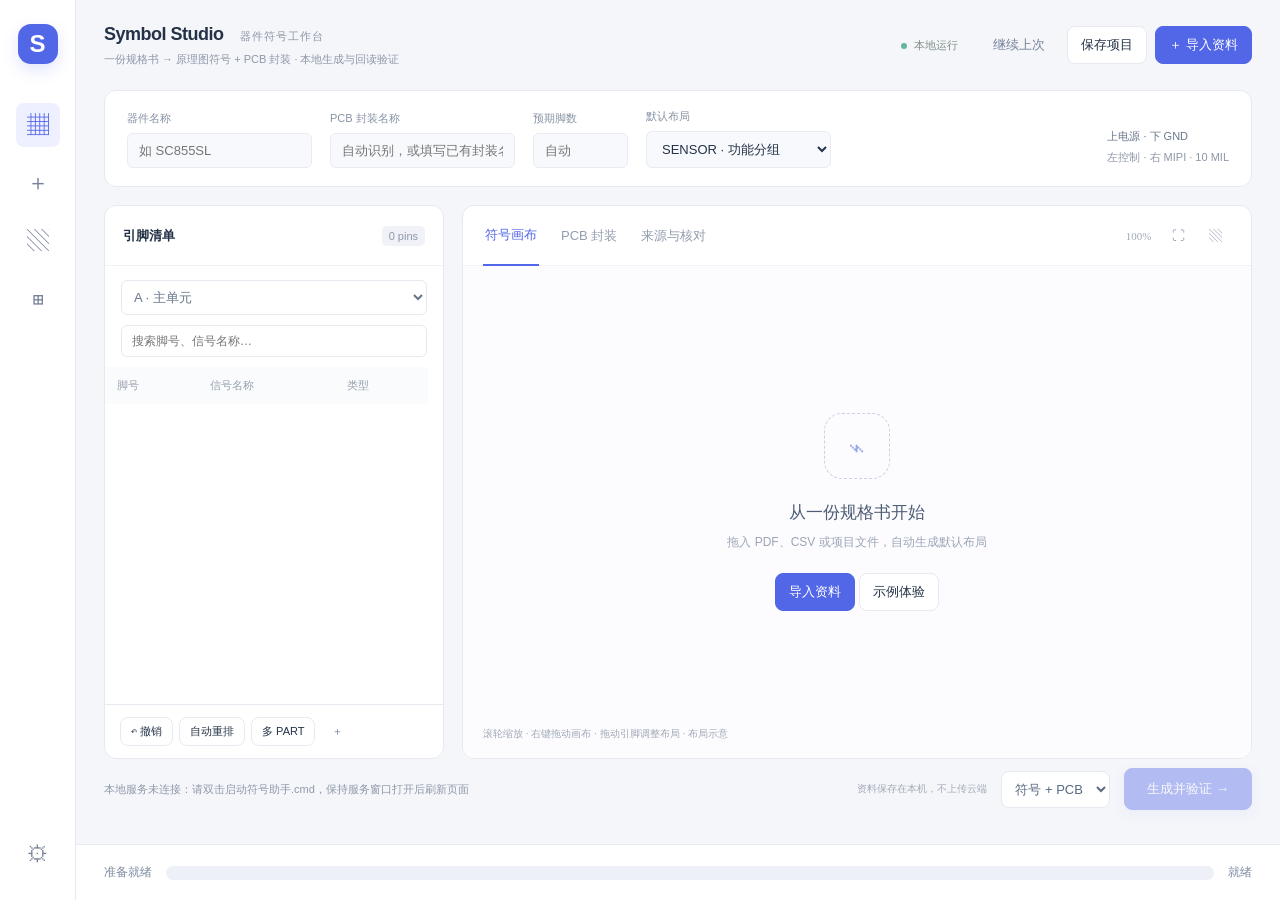
==== orcad-assistant/web/index.html @ 943fc500 "Fix GC4693 top-view orientation and publish documented symbol/PCB preview workflow" ====
<!doctype html>
<html lang="zh-CN"><head><meta charset="utf-8"><meta name="viewport" content="width=device-width,initial-scale=1"><title>Symbol Studio · 器件符号工作台</title>
<style>
:root{--ink:#243247;--muted:#8a96a7;--line:#e6eaf0;--blue:#5266e8;--bg:#f5f6fa}*{box-sizing:border-box}body{margin:0;background:var(--bg);color:var(--ink);font:13px "Microsoft YaHei UI","Segoe UI",sans-serif}button,input,select{font:inherit}button{cursor:pointer;border:1px solid var(--line);border-radius:8px;background:white;color:var(--ink);padding:9px 13px;transition:.15s}button:hover{border-color:#bbc4ff;background:#f4f5ff}button:disabled{opacity:.4;cursor:default}.primary{background:var(--blue);color:white;border-color:var(--blue)}.primary:hover{background:#4357da;color:white}.quiet{background:transparent;border-color:transparent;color:#768399}.shell{display:grid;grid-template-columns:76px 1fr;height:100vh;min-height:630px}.rail{background:#fff;border-right:1px solid var(--line);display:flex;align-items:center;flex-direction:column;gap:14px;padding:24px 10px}.logo{display:grid;place-items:center;width:40px;height:40px;border-radius:13px;background:var(--blue);color:white;font-size:24px;font-weight:700;box-shadow:0 6px 15px #5266e82b;margin-bottom:25px}.rail button{font-size:22px;border:0;width:44px;height:44px;padding:6px;color:#78839a}.rail .active{color:var(--blue);background:#eef0ff}.rail .bottom{margin-top:auto}.main{min-height:0;display:flex;flex-direction:column;min-width:0;padding:0 28px}.top{height:90px;display:flex;align-items:center;justify-content:space-between;gap:20px}.brand{font-size:18px;font-weight:700;letter-spacing:-.5px}.brand span{font-size:11px;margin-left:12px;font-weight:400;color:var(--muted);letter-spacing:1px}.subtitle{margin-top:7px;color:#8c97a7;font-size:11px}.top-actions{display:flex;gap:8px;align-items:center}.local{font-size:11px;color:#7e8f87;margin-right:13px}.local:before{content:'';display:inline-block;width:6px;height:6px;border-radius:100%;background:#64b59c;margin-right:7px}.parameters{display:flex;align-items:end;gap:18px;padding:18px 22px;background:white;border:1px solid var(--line);border-radius:12px;margin-bottom:18px}.field{display:flex;flex-direction:column;gap:7px;min-width:0}.field label{font-size:11px;color:#8792a4}.field input,.field select{background:#f8f9fc;border:1px solid #e8ebf2;outline:none;border-radius:6px;padding:9px 11px;color:var(--ink);width:100%}.field input:focus{border-color:#8897f8}.parameters .field{width:185px}.parameters .small{width:95px}.rule{margin-left:auto;color:#8e98a9;font-size:11px;line-height:1.9}.rule strong{font-weight:500;color:#69778c}.workspace{display:grid;grid-template-columns:310px 1fr;gap:18px;flex:1;min-height:0}.panel{min-height:0;background:white;border:1px solid var(--line);border-radius:12px;overflow:hidden;display:flex;flex-direction:column;min-width:0}.panel-head{height:60px;padding:0 18px;display:flex;align-items:center;justify-content:space-between;border-bottom:1px solid #f0f2f6}.panel-head h2{font-size:13px;margin:0}.badge{font:11px "Segoe UI",sans-serif;background:#f0f2f8;color:#8c97a8;padding:4px 7px;border-radius:5px}.filters{display:flex;gap:8px;padding:14px 16px 10px}.filters select{width:100%;border:1px solid var(--line);background:white;border-radius:6px;padding:8px;color:#67768b}.search{margin:0 16px 10px;border:1px solid var(--line);padding:8px 10px;border-radius:6px;outline:none;width:calc(100% - 32px);font-size:12px}.table-wrap{overflow:auto;flex:1}table{border-collapse:collapse;width:100%;font-size:11px}th{text-align:left;color:#97a1af;background:#fafbfc;font-weight:400;position:sticky;top:0;padding:11px 12px}td{padding:10px 12px;border-bottom:1px solid #f5f6f9;font-family:Consolas,"Microsoft YaHei UI",monospace}tr:hover td{background:#f5f6ff;cursor:pointer}tr.issue td{background:#fffaf0}td:nth-child(2){max-width:138px;overflow:hidden;text-overflow:ellipsis;white-space:nowrap}.type{font-size:9px;padding:3px 5px;background:#f0f3fb;color:#8791ae;border-radius:4px}.list-bottom{padding:12px 15px;border-top:1px solid var(--line);display:flex;gap:6px}.list-bottom button{font-size:11px;padding:6px 10px}.canvas-head{height:60px;display:flex;align-items:center;padding:0 20px;border-bottom:1px solid #f0f2f6;gap:20px}.tab{border:none;border-radius:0;height:60px;padding:0 2px;color:#929dae;background:none}.tab.selected{color:var(--blue);border-bottom:2px solid var(--blue)}.canvas-tools{margin-left:auto;display:flex;gap:6px;align-items:center}.canvas-tools button{border:0;color:#8b97aa;padding:6px 9px}.zoom-label{font:11px Consolas;color:#a1a9b8;min-width:37px;text-align:center}.stage{position:relative;flex:1;min-height:0;background-color:#fcfcfe;background-image:radial-gradient(#dde2ed .7px,transparent .7px);background-size:16px 16px;overflow:hidden;touch-action:none}.stage svg{position:absolute;inset:0;width:100%;height:100%;display:block;user-select:none}.stage .hint{position:absolute;bottom:17px;left:20px;color:#a0a9b7;font-size:10px;pointer-events:none}.empty{position:absolute;inset:0;display:flex;flex-direction:column;justify-content:center;align-items:center;color:#9ba5b7}.empty-icon{width:66px;height:66px;border:1px dashed #c9d0e8;border-radius:18px;display:grid;place-items:center;font-size:30px;color:#98a6e5;margin-bottom:22px}.empty h2{font-size:17px;font-weight:500;color:#4d5d76;margin:0 0 10px}.empty p{font-size:12px;margin:0 0 22px}.review{padding:18px;overflow:auto;flex:1;display:none}.issue-card{padding:14px;border:1px solid #eee9dc;background:#fffcf6;border-radius:8px;margin-bottom:10px;line-height:1.8}.issue-card button{font-size:11px;margin-top:9px}.footer{height:60px;display:flex;align-items:center;justify-content:space-between;gap:20px}.status{font-size:11px;color:#8e99a9;white-space:nowrap;overflow:hidden;text-overflow:ellipsis}.status.error{color:#b15d4d}.footer-right{display:flex;align-items:center;gap:14px}.footnote{font-size:10px;color:#a2aab7}.build{padding:11px 22px;box-shadow:0 4px 12px #5266e824}.busybar{height:2px;background:linear-gradient(90deg,transparent,#7685ef,transparent);position:fixed;top:0;left:0;width:100%;animation:pulse 1s infinite;display:none}@keyframes pulse{50%{opacity:.25}}dialog{border:1px solid var(--line);border-radius:16px;box-shadow:0 24px 90px #26345433;padding:28px;width:470px;color:var(--ink)}dialog::backdrop{background:#26345444;backdrop-filter:blur(3px)}dialog h2{font-size:18px;margin:0 0 10px}dialog p{color:#8994a6;line-height:1.8;font-size:12px}dialog .field{margin:13px 0}dialog .actions{display:flex;justify-content:flex-end;gap:8px;margin-top:22px}.toast{position:fixed;bottom:78px;left:50%;transform:translateX(-50%);background:#26344a;color:white;padding:12px 22px;border-radius:9px;box-shadow:0 8px 28px #24324722;max-width:70%;white-space:pre-wrap;z-index:9;display:none}.source{white-space:pre-wrap;font-size:11px;background:#f7f8fb;padding:12px;border-radius:8px;color:#748198;max-height:190px;overflow:auto}.drop-active{outline:2px dashed var(--blue);outline-offset:-5px}@media(max-width:1100px){.main{padding:0 15px}.workspace{grid-template-columns:265px 1fr}.rule,.brand span,.local{display:none}.parameters{gap:10px}.parameters .field{width:155px}.footnote{display:none}}@media(max-width:800px){.shell{grid-template-columns:55px 1fr}.rail{padding:20px 5px}.workspace{grid-template-columns:220px 1fr}.top{height:75px}.parameters{flex-wrap:wrap;padding:12px}.brand{font-size:15px}.parameters .field{width:130px}.main{padding:0 10px}.top-actions button{font-size:11px;padding:7px}.top-actions{gap:4px}}

/* Keep long pin tables inside a bounded workspace. */
.workspace{flex:none;height:clamp(300px,calc(100vh - 346px),680px);grid-template-columns:340px minmax(0,1fr)}
.table-wrap{min-height:0;overflow-y:scroll;overflow-x:auto;scrollbar-gutter:stable;scrollbar-width:auto;scrollbar-color:#bac3d6 #f3f5f9}
.table-wrap::-webkit-scrollbar{width:11px;height:9px}
.table-wrap::-webkit-scrollbar-track{background:#f3f5f9;border-radius:8px}
.table-wrap::-webkit-scrollbar-thumb{background:#bac3d6;border:3px solid #f3f5f9;border-radius:8px}
.table-wrap::-webkit-scrollbar-thumb:hover{background:#909eb8}
@media(max-width:1100px){.workspace{grid-template-columns:290px minmax(0,1fr)}}
@media(max-width:800px){.workspace{grid-template-columns:240px minmax(0,1fr);height:calc(100vh - 300px);min-height:320px}}
.pcb{display:none;flex:1;min-height:0;overflow:auto;padding:20px}.pcb-grid{display:grid;grid-template-columns:minmax(230px,1fr) minmax(250px,1.2fr);gap:20px}.footer-right select{font:inherit;color:#596981;background:white;border:1px solid var(--line);padding:9px;border-radius:8px}.pcb-metrics{display:grid;grid-template-columns:1fr 1fr;gap:12px;margin:0 0 16px}.pcb-metrics div{background:#f7f9fd;border:1px solid #edf0f7;border-radius:8px;padding:14px;line-height:1.8}.pcb-metrics small{display:block;color:#8a96a7}.pcb-fields{display:grid;grid-template-columns:1fr 1fr;gap:10px}.pcb-note{font-size:12px;color:#758299;line-height:1.8;margin:0 0 14px}.pcb-preview{height:300px;background:#f7f9fd;border-radius:12px;overflow:hidden}.pcb-preview svg{width:100%;height:100%}.pcb-check{display:block;line-height:1.9;margin:16px 0;color:#596981}.pcb details{margin-top:16px}.pcb summary{cursor:pointer;color:#6e7f98}.pcb .actions{display:flex;gap:8px;flex-wrap:wrap}.pcb-warning{background:#fff7e9;padding:12px;border-radius:8px;margin-bottom:12px;color:#896834}@media(max-width:1000px){.pcb-grid{grid-template-columns:1fr}.pcb-preview{height:230px}}

.main{padding-bottom:58px}.pcb-layers{display:flex;flex-wrap:wrap;gap:8px 14px;margin:0 0 10px;font-size:11px;color:#69788f}.pcb-layers label{display:flex;align-items:center;gap:4px;cursor:pointer}.pcb-layers input{accent-color:#5266e8}.pcb-preview{touch-action:none;cursor:grab}.pcb-preview:active{cursor:grabbing}.pcb-preview-note{font-size:11px;line-height:1.9;color:#8793a6;margin:10px 0 14px}.pcb-placeholder{padding:40px;color:#8795ab}.task-progress{position:fixed;bottom:0;left:76px;right:0;height:56px;display:flex;align-items:center;gap:14px;padding:0 28px;background:#fff;border-top:1px solid #e6eaf0;z-index:5;font-size:12px;color:#7d8ba0}.task-progress-label{max-width:45%;white-space:nowrap;overflow:hidden;text-overflow:ellipsis}.task-progress-track{flex:1;height:14px;background:#edf0f7;border-radius:8px;overflow:hidden}.task-progress-bar{height:100%;width:0;background:#687be8;border-radius:4px;transition:width .3s}.task-progress.running .task-progress-bar{animation:task-slide 1.8s ease-in-out infinite}.task-progress.failed .task-progress-bar{background:#d49b8d}.task-progress.failed{color:#b15d4d}@keyframes task-slide{0%{transform:translateX(-110%)}100%{transform:translateX(400%)}}@media(max-width:800px){.task-progress{left:55px;padding:0 12px;gap:8px}}
</style></head><body><div class="busybar" id="busybar"></div><div class="shell"><nav class="rail"><div class="logo">S</div><button class="active" title="器件符号">▦</button><button title="导入资料" onclick="pick('import')">＋</button><button title="参考截图" onclick="pick('reference')">▧</button><button title="多 PART 管理" onclick="partsDialog()">⊞</button><button class="bottom" title="环境设置" onclick="environmentDialog()">⚙</button></nav><main class="main"><header class="top"><div><div class="brand">Symbol Studio <span>器件符号工作台</span></div><div class="subtitle">一份规格书 → 原理图符号 + PCB 封装 · 本地生成与回读验证</div></div><div class="top-actions"><span class="local">本地运行</span><button class="quiet" onclick="resume()">继续上次</button><button onclick="downloadProject()">保存项目</button><button class="primary" onclick="pick('import')">＋ 导入资料</button></div></header>
<section class="parameters"><div class="field"><label>器件名称</label><input id="device" placeholder="如 SC855SL" onchange="metadata()"></div><div class="field"><label>PCB 封装名称</label><input id="footprint" placeholder="自动识别，或填写已有封装名" onchange="metadata()"></div><div class="field small"><label>预期脚数</label><input id="expected" type="number" min="1" placeholder="自动" onchange="metadata()"></div><div class="field"><label>默认布局</label><select id="profile" onchange="metadata(true)"><option value="sensor">SENSOR · 功能分组</option><option value="simple">普通 IC · 逆时针</option></select></div><div class="rule"><strong>上电源 · 下 GND</strong><br>左控制 · 右 MIPI · 10 MIL</div></section>
<section class="workspace"><aside class="panel"><div class="panel-head"><h2>引脚清单</h2><span class="badge" id="count">0 pins</span></div><div class="filters"><select id="part" onchange="activePart=this.value;fit();render()"><option>A · 主单元</option></select></div><input class="search" id="search" placeholder="搜索脚号、信号名称…" oninput="renderTable()"><div class="table-wrap"><table><thead><tr><th>脚号</th><th>信号名称</th><th>类型</th></tr></thead><tbody id="pins"></tbody></table></div><div class="list-bottom"><button onclick="act({action:'undo'})">↶ 撤销</button><button onclick="act({action:'relayout'})">自动重排</button><button onclick="partsDialog()">多 PART</button><button class="quiet" title="新建项目" onclick="newProject()">＋</button></div></aside>
<div class="panel"><div class="canvas-head"><button class="tab selected" id="canvas-tab" onclick="tab(false)">符号画布</button><button class="tab" id="pcb-tab" onclick="pcbTab()">PCB 封装</button><button class="tab" id="review-tab" onclick="tab(true)">来源与核对 <span id="issue-count"></span></button><div class="canvas-tools"><span class="zoom-label" id="zoom">100%</span><button title="适应窗口" onclick="fit();draw()">⛶</button><button title="参考截图调整" onclick="pick('reference')">▧</button></div></div><div class="stage" id="stage"><svg id="svg" xmlns="http://www.w3.org/2000/svg"></svg><div class="empty" id="empty"><div class="empty-icon">⌁</div><h2>从一份规格书开始</h2><p>拖入 PDF、CSV 或项目文件，自动生成默认布局</p><div><button class="primary" onclick="pick('import')">导入资料</button> <button onclick="act({action:'demo'})">示例体验</button></div></div><div class="hint">滚轮缩放 · 右键拖动画布 · 拖动引脚调整布局 · 布局示意</div></div><div class="review" id="review"></div><div class="pcb" id="pcb"></div></div></section><footer class="footer"><div class="status" id="status">准备就绪 · 导入资料或打开示例</div><div class="footer-right"><span class="footnote" id="source-name">资料保存在本机，不上传云端</span><select id="build-mode" title="生成内容"><option value="build-all">符号 + PCB</option><option value="build">仅符号 OLB</option></select><button id="download" style="display:none" onclick="downloadResult()">下载结果</button><button class="primary build" id="build" onclick="requestBuild()" disabled>生成并验证 →</button></div></footer></main></div><div id="task-progress" class="task-progress" role="progressbar" aria-label="任务进度" aria-valuemin="0" aria-valuemax="100" aria-valuenow="0"><span id="task-progress-label" class="task-progress-label">准备就绪</span><div class="task-progress-track"><div id="task-progress-bar" class="task-progress-bar"></div></div><span id="task-progress-value">就绪</span></div><input type="file" id="file" hidden><dialog id="dialog"></dialog><div class="toast" id="toast"></div>
<script src="/pcb-preview.js"></script>
<script>
const TOKEN='__TOKEN__';let state=null,activePart='A',zoom=1,pan={x:0,y:0},view=null,drag=null,lastBusy=false,importPending=false,toastTimer,requestBusy=false;
const $=id=>document.getElementById(id);const esc=s=>String(s??'').replace(/[&<>"']/g,c=>({'&':'&amp;','<':'&lt;','>':'&gt;','"':'&quot;',"'":'&#39;'}[c]));
function toast(s){$('toast').textContent=s;$('toast').style.display='block';clearTimeout(toastTimer);toastTimer=setTimeout(()=>$('toast').style.display='none',6500)}
async function api(path,data){let r=await fetch(path,{method:data?'POST':'GET',headers:{'X-Workspace-Token':TOKEN,'Content-Type':'application/json'},body:data?JSON.stringify(data):undefined});let j=await r.json();if(r.status===403&&!data){location.reload();throw Error('服务已重启，正在重新连接')}if(!r.ok)throw Error(j.error||'请求失败');return j}
async function act(data){if(requestBusy)return;requestBusy=true;try{state=await api('/api/action',data);lastBusy=!!state.job.busy;render()}catch(e){toast(e.message)}finally{requestBusy=false}}
async function refresh(){try{let wasEmpty=!state;let s=await api('/api/state');let completed=lastBusy&&!s.job.busy;lastBusy=s.job.busy;state=s;if(s.job.busy||completed||!view)render();if(wasEmpty&&location.hash==='#pcb')pcbTab();if(completed){if(s.job.error)toast(s.job.error);else if(importPending){fit();draw();if(Object.keys(s.project.parts).length===1)partsDialog(true)}importPending=false;if(s.reference)referenceDialog()}}catch(e){$('status').textContent='本地服务未连接：请双击启动符号助手.cmd，保持服务窗口打开后刷新页面'}setTimeout(refresh,900)}
function render(){if(!state)return;let p=state.project;for(let [id,key] of [['device','device'],['footprint','footprint'],['expected','expected_count'],['profile','profile']])if(document.activeElement!==$(id))$(id).value=p[key]??'';let parts=Object.keys(p.parts);if(!parts.includes(activePart))activePart=parts[0]||'A';$('part').innerHTML=parts.map(k=>`<option value="${esc(k)}">${esc(k)} · ${esc(p.parts[k])}</option>`).join('');$('part').value=activePart;$('count').textContent=p.pins.length+' pins';$('issue-count').textContent=state.issues.length?`(${state.issues.length})`:'';$('build').disabled=state.job.busy||!p.pins.length;$('build').title=state.issues.length?state.issues[0].text:!p.footprint?'请填写 PCB 封装名称':'生成 OLB 并逐脚回读验证';$('busybar').style.display=state.job.busy?'block':'none';$('status').classList.toggle('error',!!state.job.error);$('status').textContent=state.job.error|| (state.job.busy?state.job.message:state.issues.length?`${p.pins.length} 个引脚 · ${state.issues.length} 项待核对 · 修改自动保存`:state.job.message);$('source-name').textContent=p.sources.length?p.sources.map(s=>s.path.split(/[\\/]/).pop()).join(' · '):'资料保存在本机，不上传云端';renderTable();renderIssues();renderPCB();draw();renderProgress();$('download').style.display=p.generated?.archive?'inline-block':'none'}
function renderTable(){if(!state)return;let term=$('search').value.toLowerCase(),bad=new Set(state.issues.map(i=>i.pin));$('pins').innerHTML=state.project.pins.filter(p=>(p.part||'A')===activePart&&`${p.id} ${p.name}`.toLowerCase().includes(term)).map(p=>`<tr class="${bad.has(p.id)?'issue':''}" data-pin="${esc(p.id)}"><td>${esc(p.id)}</td><td title="${esc(p.name)}">${esc(p.name)}</td><td><span class="type">${esc(p.type||'待定')}</span></td></tr>`).join('');$('pins').querySelectorAll('tr').forEach(r=>r.onclick=()=>editDialog(r.dataset.pin))}
function renderIssues(){$('review').innerHTML=state.issues.length?state.issues.map((i,n)=>`<div class="issue-card">${esc(i.text)}<br><button data-issue="${n}">${i.blocking?'编辑修正':'已核对，确认此项'}</button></div>`).join(''):'<div class="empty-icon">✓</div><h3>当前检查通过</h3><p>填写 PCB 封装名称后，即可生成并逐脚验证 OLB。</p>';if(state.project.generated)$('review').innerHTML+=`<div class="issue-card">${state.project.generated.warning?esc(state.project.generated.warning):state.project.generated.report?.pcb?'符号 + PCB 已生成并通过毫米物理尺寸回读验证':'OLB 已生成并通过回读验证'}<div class="source">${esc(state.project.generated.olb)}</div></div>`;$('review').querySelectorAll('[data-issue]').forEach(b=>b.onclick=()=>{let i=state.issues[+b.dataset.issue];i.blocking?i.pin?editDialog(i.pin):toast(i.text):act({action:'confirm',key:i.key})})}
function tab(review){$('pcb').style.display='none';$('pcb-tab').classList.remove('selected');$('review').style.display=review?'block':'none';$('stage').style.display=review?'none':'block';$('canvas-tab').classList.toggle('selected',!review);$('review-tab').classList.toggle('selected',review);if(!review)draw()}
function fit(){zoom=1;pcbZoom=1;pcbPan={x:0,y:0};pan={x:0,y:0};if($('pcb').style.display==='block')drawPCB()}
function draw(){let s=state?.sections.find(s=>s.part===activePart);$('empty').style.display=state?.project.pins.length?'none':'flex';$('zoom').textContent=Math.round(zoom*100)+'%';if(!s){$('svg').innerHTML='';view=null;if(state?.preview_error){$('empty').style.display='flex';$('empty').innerHTML=`<h2>布局需要修正</h2><p>${esc(state.preview_error)}</p>`}return}let w=$('stage').clientWidth,h=$('stage').clientHeight;if(!w||!h)return;let scale=Math.min(w/(s.width+160),h/(s.height+160))*zoom,ox=w/2-s.width*scale/2+pan.x,oy=h/2-s.height*scale/2+pan.y;view={s,scale,ox,oy};let lines=`<g transform="translate(${ox},${oy}) scale(${scale})"><rect width="${s.width}" height="${s.height}" fill="white" stroke="#b5bfd2" stroke-width="1.2"/>`;for(let [id,name,type,x,y,hx,hy] of s.pins){let vertical=x===hx,tx=x===0?x+7:x===s.width?x-7:x,ty=y===0?y+8:y===s.height?y-8:y+2;let anchor=x===s.width||y===0?'end':'start';let nx=vertical?x-3:(x+hx)/2,ny=vertical?(y+hy)/2:y-4;lines+=`<g data-pin="${esc(id)}" style="cursor:grab"><line x1="${x}" y1="${y}" x2="${hx}" y2="${hy}" stroke="transparent" stroke-width="12"/><line x1="${x}" y1="${y}" x2="${hx}" y2="${hy}" stroke="#6479d8" stroke-width="1.3"/><text x="${tx}" y="${ty}" ${vertical?`transform="rotate(-90 ${tx} ${ty})"`:''} text-anchor="${anchor}" font-size="7" fill="#52637c" font-family="Consolas,monospace">${esc(name)}</text><text x="${nx}" y="${ny}" ${vertical?`transform="rotate(-90 ${nx} ${ny})"`:''} font-size="6" text-anchor="middle" fill="#93a0b4" font-family="Consolas,monospace">${esc(id)}</text></g>`}lines+=`<text x="${s.width/2}" y="${s.height/2-5}" text-anchor="middle" font-size="12" font-family="Consolas,monospace" font-weight="bold" fill="#43516b">${esc(state.project.device||'DEVICE')}</text><text x="${s.width/2}" y="${s.height/2+13}" text-anchor="middle" font-size="7" fill="#9ca7ba">${s.pins.length} pins · PART ${esc(activePart)} · 10 MIL</text></g>`;$('svg').innerHTML=lines}
$('stage').addEventListener('wheel',e=>{e.preventDefault();if(!view)return;let r=$('stage').getBoundingClientRect(),x=e.clientX-r.left-r.width/2,y=e.clientY-r.top-r.height/2,old=zoom;zoom=Math.max(.4,Math.min(10,zoom*(e.deltaY<0?1.15:1/1.15)));let k=zoom/old;pan={x:x-(x-pan.x)*k,y:y-(y-pan.y)*k};draw()},{passive:false});
$('stage').oncontextmenu=e=>e.preventDefault();$('stage').onpointerdown=e=>{if(e.target.closest('button'))return;let pin=e.target.closest('[data-pin]');if(e.button===2||e.button===1||!pin){drag={kind:'pan',x:e.clientX,y:e.clientY,pan:{...pan}}}else if(!state.job.busy){drag={kind:'pin',id:pin.dataset.pin,x:e.clientX,y:e.clientY}}if(drag)$('stage').setPointerCapture(e.pointerId)};
$('stage').onpointermove=e=>{if(drag?.kind==='pan'){pan={x:drag.pan.x+e.clientX-drag.x,y:drag.pan.y+e.clientY-drag.y};draw()}};
$('stage').onpointerup=e=>{let d=drag;drag=null;if(!d||d.kind!=='pin'||!view)return;if(Math.hypot(e.clientX-d.x,e.clientY-d.y)<5){editDialog(d.id);return}let r=$('stage').getBoundingClientRect(),x=(e.clientX-r.left-view.ox)/view.scale,y=(e.clientY-r.top-view.oy)/view.scale,s=view.s;let side=Object.entries({LEFT:Math.abs(x),RIGHT:Math.abs(x-s.width),TOP:Math.abs(y),BOT:Math.abs(y-s.height)}).sort((a,b)=>a[1]-b[1])[0][0];let before=s.pins.find(p=>p[0]!==d.id&&((side==='LEFT'&&p[3]===0)||(side==='RIGHT'&&p[3]===s.width)||(side==='TOP'&&p[4]===0)||(side==='BOT'&&p[4]===s.height))&&(side==='TOP'||side==='BOT'?p[3]>x:p[4]>y));act({action:'move',id:d.id,side,before:before?.[0]})};$('stage').onpointercancel=()=>drag=null;new ResizeObserver(()=>draw()).observe($('stage'));

async function requestBuild(){
 if(!state||state.job.busy)return;
 await act({action:'metadata',device:$('device').value,footprint:$('footprint').value,expected_count:$('expected').value,profile:$('profile').value});
 if(!state.project.device){$('device').focus();toast('请填写器件名称');return}
 if(!state.project.footprint){$('footprint').focus();toast('请填写 PCB 封装名称');return}
 if(state.issues.length){tab(true);toast('还有 '+state.issues.length+' 项待核对，请处理下方事项后再生成');return}
 if($('build-mode').value==='build-all'){let pcb=state.project.pcb;if(!pcb?.spec||!pcb.confirmed||pcb.needs?.length){pcbTab();toast('请补齐 PCB 参数并确认工艺');return}}
 await act({action:$('build-mode').value});
}

let pcbZoom=1;
function pcbTab(){$('stage').style.display='none';$('review').style.display='none';$('pcb').style.display='block';$('canvas-tab').classList.remove('selected');$('review-tab').classList.remove('selected');$('pcb-tab').classList.add('selected');renderPCB()}
const pcbFields=[['name','封装名（英文）'],['w','本体 X · mm'],['h','本体 Y · mm'],['px','间距 X · mm'],['py','间距 Y · mm'],['rows','行名（如 ABCDE）'],['cols','列数'],['cx','阵列中心 X · mm'],['cy','阵列中心 Y · mm'],['missing','缺球脚号（逗号分隔）'],['ball','球径 · mm'],['pad','铜径 · mm'],['mask','阻焊每侧扩展 · mm'],['paste','锡膏直径 · mm'],['court','Courtyard 外扩 · mm'],['z','器件最大高度 Z · mm']];
function renderPCB(){if($('pcb').contains(document.activeElement))return;let pcb=state.project.pcb||{},s=pcb.spec||{},v={name:s.name||state.project.device.replace(/[^A-Za-z0-9_]/g,'')||'DEVICE',w:s.body?.[0],h:s.body?.[1],px:s.pitch?.[0],py:s.pitch?.[1],rows:s.rows,cols:s.cols,cx:s.centers?.BGA?.[0],cy:s.centers?.BGA?.[1],missing:s.missing?.join(','),ball:s.ball_dia,pad:s.pad_dia,mask:s.mask_margin??.0508,paste:s.paste_dia,court:s.courtyard_excess??.25,z:s.height_max};
 $('pcb').innerHTML=`<p class="pcb-note">CSP / BGA · 顶视图（焊球朝下）· 本体中心为原点 · +Y 向上 · 参数与输出数据库均为 mm，精度 4 位；独立命名焊盘避免旧 PAD 串用，生成后验证 mm / mil 导入。支持滚轮缩放预览。</p>${pcb.needs?.length?`<div class="pcb-warning">待补齐：${pcb.needs.map(esc).join('；')}</div>`:''}<div class="pcb-grid"><div>${s.body?`<div class="pcb-metrics"><div><small>本体尺寸 · mm</small>${s.body.join(' × ')}</div><div><small>阵列间距 · mm</small>${s.pitch.join(' × ')}</div><div><small>球阵列</small>${s.rows.length} 行 × ${s.cols} 列 · ${state.pcb_preview.length} 脚</div><div><small>铜 / 阻焊 / 锡膏直径</small>${s.pad_dia} / ${+(s.pad_dia+2*s.mask_margin).toFixed(4)} / ${s.paste_dia} mm<small>铜径 ${+(s.pad_dia/.0254).toFixed(4)} mil</small></div></div>`:''}<details id="pcb-parameters" ${s.body?'':'open'}><summary>调整尺寸与工艺参数</summary><div class="pcb-fields" style="margin-top:12px">${pcbFields.map(([k,label])=>`<div class="field"><label>${label}</label><input id="pcb-${k}" value="${esc(typeof (v[k]??pcb.draft?.[k])==='number'?+(v[k]??pcb.draft?.[k]).toFixed(8):(v[k]??pcb.draft?.[k]??''))}" ${['name','rows','missing'].includes(k)?'':`type="number" step="any"`} oninput="$('pcb-confirm').checked=false"></div>`).join('')}</div></details><label class="pcb-check"><input id="pcb-confirm" type="checkbox" ${pcb.confirmed?'checked':''}> 我已核对机械尺寸、顶视方向及缺球位，并接受当前铜 / 阻焊 / 锡膏工艺值。</label><div class="actions"><button onclick="savePCB(false)">保存并更新预览</button><button class="primary" onclick="savePCB(true)">确认参数</button></div></div><div><div class="pcb-layers">${Object.entries({pins:'脚号',refs:'REF',centers:'中心标记',bound:'Place Bound'}).map(([k,label])=>`<label><input type="checkbox" ${pcbLayers[k]?'checked':''} onchange="pcbLayers.${k}=this.checked;drawPCB()">${label}</label>`).join('')}</div><div class="pcb-preview" id="pcb-preview"></div><p class="pcb-preview-note">滚轮缩放 · 右键平移 · REF 线宽 0.15 mm · 中心十字线宽 0<br>最大高度：${s.height_max==null?'待填写':esc(s.height_max)+' mm'} · Place Bound 为独立放置区域</p>${(pcb.notes||[]).map(n=>`<p class="pcb-note">${esc(n)}</p>`).join('')}<p class="pcb-note">${pcb.confirmed?'✓ 参数已确认，可联合生成':'待核对 · 工艺值属于参考预设，尚未确认'}</p><details><summary>查看规格书尺寸来源</summary><div class="source">${(pcb.sources||[]).map(x=>`p${x.page} · ${esc(x.field)}: ${esc(x.text)}`).join('<br>')||'暂无自动提取来源，手工填写值请对照规格书。'}</div></details></div></div>`;
 drawPCB();bindPCBPreview();}
async function savePCB(confirming){try{let old=state.project.pcb?.spec||{},val=k=>$('pcb-'+k).value.trim(),num=k=>{if(!val(k))throw Error('请填写 '+pcbFields.find(x=>x[0]===k)[1]);let n=Number(val(k));if(!Number.isFinite(n))throw Error('尺寸无效');return n};let w=num('w'),h=num('h'),px=num('px'),py=num('py'),cx=num('cx'),cy=num('cy'),rows=val('rows').toUpperCase(),cols=num('cols');let spec={...old,name:val('name'),descr:'CSP/BGA top view; mm',body:[w,h],pitch:[px,py],rows,cols,missing:val('missing').split(/[,，\s]+/).filter(Boolean),edge:{left_to_col1:w/2+cx-(cols-1)*px/2,right_to_colN:w/2-cx-(cols-1)*px/2,top_to_rowA:h/2-cy-(rows.length-1)*py/2,bottom_to_rowN:h/2+cy-(rows.length-1)*py/2},centers:{BGA:[cx,cy],OPT:old.centers?.OPT||[cx,cy]},ball_dia:num('ball'),pad_dia:num('pad'),mask_margin:num('mask'),paste_dia:num('paste'),courtyard_excess:num('court'),height_max:num('z'),height_min:old.height_min||0,kicad_version:6};if(confirming&&!$('pcb-confirm').checked){toast('请先勾选参数核对与工艺确认');return}await act({action:'pcb',spec,confirmed:confirming});document.activeElement.blur();renderPCB()}catch(e){toast(e.message)}}
async function downloadResult(){try{let r=await fetch('/api/download',{headers:{'X-Workspace-Token':TOKEN}});if(!r.ok)throw Error('下载未完成，请先生成结果');let a=document.createElement('a');a.href=URL.createObjectURL(await r.blob());a.download=(state.project.device||'device')+'-symbols-pcb.zip';a.click();setTimeout(()=>URL.revokeObjectURL(a.href),1000)}catch(e){toast(e.message)}}

function metadata(relayout=false){act({action:'metadata',device:$('device').value,footprint:$('footprint').value,expected_count:$('expected').value,profile:$('profile').value,relayout})}
function dialog(html){$('dialog').innerHTML=html;$('dialog').showModal()}function closeDialog(){$('dialog').close()}
function partsDialog(imported=false){dialog(`<h2>${imported?'默认单 PART 布局已生成':'多 PART 管理'}</h2><p>先按默认规则生成完整布局。复杂器件可选择按功能拆分，所有 PART 共用一个物理封装。</p><div class="field"><label>每个 PART 建议最多引脚数</label><input type="number" id="maximum" min="8" max="500" value="64"></div><div class="actions"><button onclick="closeDialog()">${imported?'保留单 PART':'取消'}</button>${imported?'':'<button onclick="act({action:\'merge\'});closeDialog()">合并单 PART</button>'}<button class="primary" onclick="act({action:'split',maximum:$('maximum').value});closeDialog()">按功能拆分</button></div>`)}
function editDialog(id){let p=state.project.pins.find(p=>p.id===id);if(!p)return;dialog(`<h2>${esc(p.id)} · 编辑引脚</h2><div class="field"><label>信号名称</label><input id="pin-name" value="${esc(p.name)}"></div><div class="field"><label>电气类型</label><select id="pin-type"><option value="">请选择</option>${['PWR','GND','NC','IN','OUT','IO','ANA'].map(t=>`<option ${t===p.type?'selected':''}>${t}</option>`).join('')}</select></div><div class="field"><label>位置</label><select id="pin-side">${Object.entries({TOP:'上 · 电源',BOT:'下 · GND',LEFT:'左 · 控制',RIGHT:'右 · MIPI'}).map(([k,v])=>`<option value="${k}" ${k===p.side?'selected':''}>${v}</option>`).join('')}</select></div><div class="field"><label>所属 PART</label><select id="pin-part">${Object.keys(state.project.parts).map(k=>`<option ${k===(p.part||'A')?'selected':''}>${esc(k)}</option>`).join('')}</select></div><div class="source">来源页码：${esc(p.page||'—')}\n${esc(p.raw||'手工录入')}</div><div class="actions"><button onclick="closeDialog()">取消</button><button class="primary" id="pin-save">保存修改</button></div>`);$('pin-save').onclick=async()=>{await act({action:'edit',id,values:{name:$('pin-name').value,type:$('pin-type').value,side:$('pin-side').value,part:$('pin-part').value}});closeDialog()}}
function referenceDialog(){let r=state.reference.result;dialog(`<h2>截图布局识别完成</h2><p>匹配 ${r.matched} 个引脚，未匹配 ${r.unmatched} 个。${esc(r.note)}</p><p>只调整当前 PART 的位置与顺序，不修改脚号和名称。</p><div class="actions"><button onclick="closeDialog()">暂不应用</button><button class="primary" onclick="act({action:'apply-reference'});closeDialog()">应用到当前 PART</button></div>`)}
function environmentDialog(){dialog(`<h2>OrCAD 本机环境</h2><p>设置本机工具路径，供 Python 生成并回读 OLB。</p>${Object.entries(state.environment).map(([k,v])=>`<div class="field"><label>${esc(k)}</label><input data-env="${esc(k)}" value="${esc(v)}"></div>`).join('')}<div class="actions"><button onclick="closeDialog()">取消</button><button class="primary" id="env-save">保存设置</button></div>`);$('env-save').onclick=()=>{let values={};$('dialog').querySelectorAll('[data-env]').forEach(e=>values[e.dataset.env]=e.value);act({action:'environment',values});closeDialog()}}
function pick(kind){if(!state){toast('本地服务尚未连接，请先启动符号助手，再刷新页面');return}$('file').accept=kind==='reference'?'.png,.jpg,.jpeg,.bmp,.webp':'.pdf,.csv,.json';$('file').onchange=()=>{if($('file').files[0])upload($('file').files[0],kind);$('file').value=''};$('file').click()}
async function upload(file,kind='import'){if(!state){toast('本地服务未连接，请重新启动启动器并刷新页面');return}if(state.job.busy){toast('请等待当前任务完成');return}if(file.size>60*1024*1024){toast('请导入小于 60 MB 的文件');return}let reader=new FileReader();reader.onload=async()=>{if(kind==='import')importPending=true;await act({action:kind,name:file.name,content:reader.result.split(',')[1],part:activePart});lastBusy=!!state.job.busy};reader.readAsDataURL(file)}
document.body.ondragover=e=>{e.preventDefault();$('stage').classList.add('drop-active')};document.body.ondragleave=e=>{if(!e.relatedTarget)$('stage').classList.remove('drop-active')};document.body.ondrop=e=>{e.preventDefault();$('stage').classList.remove('drop-active');let file=e.dataTransfer.files[0];if(file)upload(file,/\.(png|jpe?g|bmp|webp)$/i.test(file.name)?'reference':'import')};
function downloadProject(){let blob=new Blob([JSON.stringify(state.project,null,2)],{type:'application/json'}),a=document.createElement('a');a.href=URL.createObjectURL(blob);a.download=(state.project.device||'project')+'.json';a.click();setTimeout(()=>URL.revokeObjectURL(a.href),1000)}
function resume(){act({action:'resume'})}function newProject(){if(!state.project.pins.length||confirm('新建空白项目？建议先保存当前项目文件。'))act({action:'new'})}document.onkeydown=e=>{if(e.ctrlKey&&e.key==='s'){e.preventDefault();downloadProject()}if(e.ctrlKey&&e.key==='z'&&!['INPUT','TEXTAREA'].includes(document.activeElement.tagName)){e.preventDefault();act({action:'undo'})}};refresh();
</script></body></html>
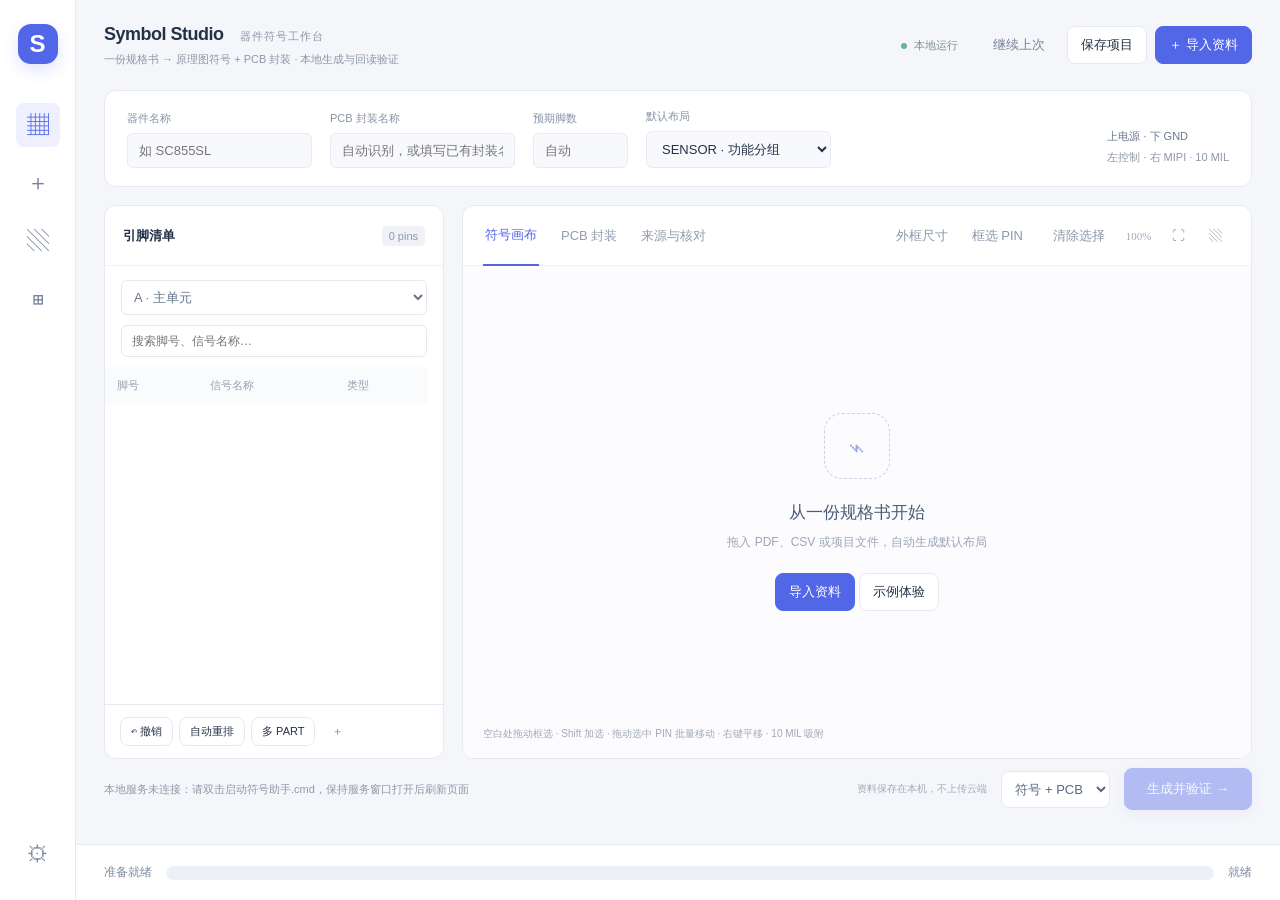
==== commit 72034718: "Add manual symbol editing, 10-mil grid snapping and grouped pin movement" ====
--- a/orcad-assistant/web/index.html
+++ b/orcad-assistant/web/index.html
@@ -18,43 +18,109 @@
 </style></head><body><div class="busybar" id="busybar"></div><div class="shell"><nav class="rail"><div class="logo">S</div><button class="active" title="器件符号">▦</button><button title="导入资料" onclick="pick('import')">＋</button><button title="参考截图" onclick="pick('reference')">▧</button><button title="多 PART 管理" onclick="partsDialog()">⊞</button><button class="bottom" title="环境设置" onclick="environmentDialog()">⚙</button></nav><main class="main"><header class="top"><div><div class="brand">Symbol Studio <span>器件符号工作台</span></div><div class="subtitle">一份规格书 → 原理图符号 + PCB 封装 · 本地生成与回读验证</div></div><div class="top-actions"><span class="local">本地运行</span><button class="quiet" onclick="resume()">继续上次</button><button onclick="downloadProject()">保存项目</button><button class="primary" onclick="pick('import')">＋ 导入资料</button></div></header>
 <section class="parameters"><div class="field"><label>器件名称</label><input id="device" placeholder="如 SC855SL" onchange="metadata()"></div><div class="field"><label>PCB 封装名称</label><input id="footprint" placeholder="自动识别，或填写已有封装名" onchange="metadata()"></div><div class="field small"><label>预期脚数</label><input id="expected" type="number" min="1" placeholder="自动" onchange="metadata()"></div><div class="field"><label>默认布局</label><select id="profile" onchange="metadata(true)"><option value="sensor">SENSOR · 功能分组</option><option value="simple">普通 IC · 逆时针</option></select></div><div class="rule"><strong>上电源 · 下 GND</strong><br>左控制 · 右 MIPI · 10 MIL</div></section>
 <section class="workspace"><aside class="panel"><div class="panel-head"><h2>引脚清单</h2><span class="badge" id="count">0 pins</span></div><div class="filters"><select id="part" onchange="activePart=this.value;fit();render()"><option>A · 主单元</option></select></div><input class="search" id="search" placeholder="搜索脚号、信号名称…" oninput="renderTable()"><div class="table-wrap"><table><thead><tr><th>脚号</th><th>信号名称</th><th>类型</th></tr></thead><tbody id="pins"></tbody></table></div><div class="list-bottom"><button onclick="act({action:'undo'})">↶ 撤销</button><button onclick="act({action:'relayout'})">自动重排</button><button onclick="partsDialog()">多 PART</button><button class="quiet" title="新建项目" onclick="newProject()">＋</button></div></aside>
-<div class="panel"><div class="canvas-head"><button class="tab selected" id="canvas-tab" onclick="tab(false)">符号画布</button><button class="tab" id="pcb-tab" onclick="pcbTab()">PCB 封装</button><button class="tab" id="review-tab" onclick="tab(true)">来源与核对 <span id="issue-count"></span></button><div class="canvas-tools"><span class="zoom-label" id="zoom">100%</span><button title="适应窗口" onclick="fit();draw()">⛶</button><button title="参考截图调整" onclick="pick('reference')">▧</button></div></div><div class="stage" id="stage"><svg id="svg" xmlns="http://www.w3.org/2000/svg"></svg><div class="empty" id="empty"><div class="empty-icon">⌁</div><h2>从一份规格书开始</h2><p>拖入 PDF、CSV 或项目文件，自动生成默认布局</p><div><button class="primary" onclick="pick('import')">导入资料</button> <button onclick="act({action:'demo'})">示例体验</button></div></div><div class="hint">滚轮缩放 · 右键拖动画布 · 拖动引脚调整布局 · 布局示意</div></div><div class="review" id="review"></div><div class="pcb" id="pcb"></div></div></section><footer class="footer"><div class="status" id="status">准备就绪 · 导入资料或打开示例</div><div class="footer-right"><span class="footnote" id="source-name">资料保存在本机，不上传云端</span><select id="build-mode" title="生成内容"><option value="build-all">符号 + PCB</option><option value="build">仅符号 OLB</option></select><button id="download" style="display:none" onclick="downloadResult()">下载结果</button><button class="primary build" id="build" onclick="requestBuild()" disabled>生成并验证 →</button></div></footer></main></div><div id="task-progress" class="task-progress" role="progressbar" aria-label="任务进度" aria-valuemin="0" aria-valuemax="100" aria-valuenow="0"><span id="task-progress-label" class="task-progress-label">准备就绪</span><div class="task-progress-track"><div id="task-progress-bar" class="task-progress-bar"></div></div><span id="task-progress-value">就绪</span></div><input type="file" id="file" hidden><dialog id="dialog"></dialog><div class="toast" id="toast"></div>
+<div class="panel"><div class="canvas-head"><button class="tab selected" id="canvas-tab" onclick="tab(false)">符号画布</button><button class="tab" id="pcb-tab" onclick="pcbTab()">PCB 封装</button><button class="tab" id="review-tab" onclick="tab(true)">来源与核对 <span id="issue-count"></span></button><div class="canvas-tools"><button title="输入外框宽高（10 MIL 格点）" onclick="symbolFrameDialog()">外框尺寸</button><button id="symbol-select-tool" title="框选多个 PIN；空白处也可直接框选" onclick="marqueeMode=!marqueeMode;this.classList.toggle('primary',marqueeMode)">框选 PIN</button><span id="pin-selection-count" style="font-size:11px;color:#5266e8"></span><button title="清除框选（Esc）" onclick="selectedPins.clear();draw()">清除选择</button><span class="zoom-label" id="zoom">100%</span><button title="适应窗口" onclick="fit();draw()">⛶</button><button title="参考截图调整" onclick="pick('reference')">▧</button></div></div><div class="stage" id="stage"><svg id="svg" xmlns="http://www.w3.org/2000/svg"></svg><div class="empty" id="empty"><div class="empty-icon">⌁</div><h2>从一份规格书开始</h2><p>拖入 PDF、CSV 或项目文件，自动生成默认布局</p><div><button class="primary" onclick="pick('import')">导入资料</button> <button onclick="act({action:'demo'})">示例体验</button></div></div><div class="hint">空白处拖动框选 · Shift 加选 · 拖动选中 PIN 批量移动 · 右键平移 · 10 MIL 吸附</div></div><div class="review" id="review"></div><div class="pcb" id="pcb"></div></div></section><footer class="footer"><div class="status" id="status">准备就绪 · 导入资料或打开示例</div><div class="footer-right"><span class="footnote" id="source-name">资料保存在本机，不上传云端</span><select id="build-mode" title="生成内容"><option value="build-all">符号 + PCB</option><option value="build">仅符号 OLB</option></select><button id="download" style="display:none" onclick="downloadResult()">下载结果</button><button class="primary build" id="build" onclick="requestBuild()" disabled>生成并验证 →</button></div></footer></main></div><div id="task-progress" class="task-progress" role="progressbar" aria-label="任务进度" aria-valuemin="0" aria-valuemax="100" aria-valuenow="0"><span id="task-progress-label" class="task-progress-label">准备就绪</span><div class="task-progress-track"><div id="task-progress-bar" class="task-progress-bar"></div></div><span id="task-progress-value">就绪</span></div><input type="file" id="file" hidden><dialog id="dialog"></dialog><div class="toast" id="toast"></div>
 <script src="/pcb-preview.js"></script>
 <script>
-const TOKEN='__TOKEN__';let state=null,activePart='A',zoom=1,pan={x:0,y:0},view=null,drag=null,lastBusy=false,importPending=false,toastTimer,requestBusy=false;
+const TOKEN='__TOKEN__';let state=null,activePart='A',zoom=1,pan={x:0,y:0},view=null,drag=null,lastBusy=false,importPending=false,toastTimer,requestBusy=false;let selectedPins=new Set(),marqueeMode=false;
 const $=id=>document.getElementById(id);const esc=s=>String(s??'').replace(/[&<>"']/g,c=>({'&':'&amp;','<':'&lt;','>':'&gt;','"':'&quot;',"'":'&#39;'}[c]));
 function toast(s){$('toast').textContent=s;$('toast').style.display='block';clearTimeout(toastTimer);toastTimer=setTimeout(()=>$('toast').style.display='none',6500)}
 async function api(path,data){let r=await fetch(path,{method:data?'POST':'GET',headers:{'X-Workspace-Token':TOKEN,'Content-Type':'application/json'},body:data?JSON.stringify(data):undefined});let j=await r.json();if(r.status===403&&!data){location.reload();throw Error('服务已重启，正在重新连接')}if(!r.ok)throw Error(j.error||'请求失败');return j}
-async function act(data){if(requestBusy)return;requestBusy=true;try{state=await api('/api/action',data);lastBusy=!!state.job.busy;render()}catch(e){toast(e.message)}finally{requestBusy=false}}
-async function refresh(){try{let wasEmpty=!state;let s=await api('/api/state');let completed=lastBusy&&!s.job.busy;lastBusy=s.job.busy;state=s;if(s.job.busy||completed||!view)render();if(wasEmpty&&location.hash==='#pcb')pcbTab();if(completed){if(s.job.error)toast(s.job.error);else if(importPending){fit();draw();if(Object.keys(s.project.parts).length===1)partsDialog(true)}importPending=false;if(s.reference)referenceDialog()}}catch(e){$('status').textContent='本地服务未连接：请双击启动符号助手.cmd，保持服务窗口打开后刷新页面'}setTimeout(refresh,900)}
+async function act(data){if(requestBusy){toast('正在保存，请稍候');return false}requestBusy=true;try{state=await api('/api/action',data);lastBusy=!!state.job.busy;if(['new','resume','demo','undo'].includes(data.action))$('pcb').dataset.dirty='false';render();return true}catch(e){toast(e.message);return false}finally{requestBusy=false}}
+async function refresh(){try{let wasEmpty=!state;let s=await api('/api/state');let completed=lastBusy&&!s.job.busy;lastBusy=s.job.busy;state=s;if(completed&&!s.job.error&&importPending)$('pcb').dataset.dirty='false';if(s.job.busy||completed||!view)render();if(wasEmpty&&location.hash==='#pcb')pcbTab();if(completed){if(s.job.error)toast(s.job.error);else if(importPending){fit();draw();if(Object.keys(s.project.parts).length===1)partsDialog(true)}importPending=false;if(s.reference)referenceDialog()}}catch(e){$('status').textContent='本地服务未连接：请双击启动符号助手.cmd，保持服务窗口打开后刷新页面'}setTimeout(refresh,900)}
 function render(){if(!state)return;let p=state.project;for(let [id,key] of [['device','device'],['footprint','footprint'],['expected','expected_count'],['profile','profile']])if(document.activeElement!==$(id))$(id).value=p[key]??'';let parts=Object.keys(p.parts);if(!parts.includes(activePart))activePart=parts[0]||'A';$('part').innerHTML=parts.map(k=>`<option value="${esc(k)}">${esc(k)} · ${esc(p.parts[k])}</option>`).join('');$('part').value=activePart;$('count').textContent=p.pins.length+' pins';$('issue-count').textContent=state.issues.length?`(${state.issues.length})`:'';$('build').disabled=state.job.busy||!p.pins.length;$('build').title=state.issues.length?state.issues[0].text:!p.footprint?'请填写 PCB 封装名称':'生成 OLB 并逐脚回读验证';$('busybar').style.display=state.job.busy?'block':'none';$('status').classList.toggle('error',!!state.job.error);$('status').textContent=state.job.error|| (state.job.busy?state.job.message:state.issues.length?`${p.pins.length} 个引脚 · ${state.issues.length} 项待核对 · 修改自动保存`:state.job.message);$('source-name').textContent=p.sources.length?p.sources.map(s=>s.path.split(/[\\/]/).pop()).join(' · '):'资料保存在本机，不上传云端';renderTable();renderIssues();renderPCB();draw();renderProgress();$('download').style.display=p.generated?.archive?'inline-block':'none'}
 function renderTable(){if(!state)return;let term=$('search').value.toLowerCase(),bad=new Set(state.issues.map(i=>i.pin));$('pins').innerHTML=state.project.pins.filter(p=>(p.part||'A')===activePart&&`${p.id} ${p.name}`.toLowerCase().includes(term)).map(p=>`<tr class="${bad.has(p.id)?'issue':''}" data-pin="${esc(p.id)}"><td>${esc(p.id)}</td><td title="${esc(p.name)}">${esc(p.name)}</td><td><span class="type">${esc(p.type||'待定')}</span></td></tr>`).join('');$('pins').querySelectorAll('tr').forEach(r=>r.onclick=()=>editDialog(r.dataset.pin))}
-function renderIssues(){$('review').innerHTML=state.issues.length?state.issues.map((i,n)=>`<div class="issue-card">${esc(i.text)}<br><button data-issue="${n}">${i.blocking?'编辑修正':'已核对，确认此项'}</button></div>`).join(''):'<div class="empty-icon">✓</div><h3>当前检查通过</h3><p>填写 PCB 封装名称后，即可生成并逐脚验证 OLB。</p>';if(state.project.generated)$('review').innerHTML+=`<div class="issue-card">${state.project.generated.warning?esc(state.project.generated.warning):state.project.generated.report?.pcb?'符号 + PCB 已生成并通过毫米物理尺寸回读验证':'OLB 已生成并通过回读验证'}<div class="source">${esc(state.project.generated.olb)}</div></div>`;$('review').querySelectorAll('[data-issue]').forEach(b=>b.onclick=()=>{let i=state.issues[+b.dataset.issue];i.blocking?i.pin?editDialog(i.pin):toast(i.text):act({action:'confirm',key:i.key})})}
+function renderIssues(){$('review').innerHTML=state.issues.length?state.issues.map((i,n)=>`<div class="issue-card">${esc(i.text)}<br><button data-issue="${n}">${i.blocking?'编辑修正':'已核对，确认此项'}</button></div>`).join(''):'<div class="empty-icon">✓</div><h3>符号引脚检查通过</h3><p>仅符号 OLB 可直接生成；联合生成还需在“PCB 封装”页确认尺寸、方向和工艺参数。</p><button onclick="pcbTab()">查看 PCB 参数</button>';if(state.project.generated)$('review').innerHTML+=`<div class="issue-card">${state.project.generated.warning?esc(state.project.generated.warning):state.project.generated.report?.pcb?'符号 + PCB 已生成并通过毫米物理尺寸回读验证':'OLB 已生成并通过回读验证'}<div class="source">${esc(state.project.generated.olb)}</div></div>`;$('review').querySelectorAll('[data-issue]').forEach(b=>b.onclick=()=>{let i=state.issues[+b.dataset.issue];i.blocking?i.pin?editDialog(i.pin):toast(i.text):act({action:'confirm',key:i.key})})}
 function tab(review){$('pcb').style.display='none';$('pcb-tab').classList.remove('selected');$('review').style.display=review?'block':'none';$('stage').style.display=review?'none':'block';$('canvas-tab').classList.toggle('selected',!review);$('review-tab').classList.toggle('selected',review);if(!review)draw()}
 function fit(){zoom=1;pcbZoom=1;pcbPan={x:0,y:0};pan={x:0,y:0};if($('pcb').style.display==='block')drawPCB()}
-function draw(){let s=state?.sections.find(s=>s.part===activePart);$('empty').style.display=state?.project.pins.length?'none':'flex';$('zoom').textContent=Math.round(zoom*100)+'%';if(!s){$('svg').innerHTML='';view=null;if(state?.preview_error){$('empty').style.display='flex';$('empty').innerHTML=`<h2>布局需要修正</h2><p>${esc(state.preview_error)}</p>`}return}let w=$('stage').clientWidth,h=$('stage').clientHeight;if(!w||!h)return;let scale=Math.min(w/(s.width+160),h/(s.height+160))*zoom,ox=w/2-s.width*scale/2+pan.x,oy=h/2-s.height*scale/2+pan.y;view={s,scale,ox,oy};let lines=`<g transform="translate(${ox},${oy}) scale(${scale})"><rect width="${s.width}" height="${s.height}" fill="white" stroke="#b5bfd2" stroke-width="1.2"/>`;for(let [id,name,type,x,y,hx,hy] of s.pins){let vertical=x===hx,tx=x===0?x+7:x===s.width?x-7:x,ty=y===0?y+8:y===s.height?y-8:y+2;let anchor=x===s.width||y===0?'end':'start';let nx=vertical?x-3:(x+hx)/2,ny=vertical?(y+hy)/2:y-4;lines+=`<g data-pin="${esc(id)}" style="cursor:grab"><line x1="${x}" y1="${y}" x2="${hx}" y2="${hy}" stroke="transparent" stroke-width="12"/><line x1="${x}" y1="${y}" x2="${hx}" y2="${hy}" stroke="#6479d8" stroke-width="1.3"/><text x="${tx}" y="${ty}" ${vertical?`transform="rotate(-90 ${tx} ${ty})"`:''} text-anchor="${anchor}" font-size="7" fill="#52637c" font-family="Consolas,monospace">${esc(name)}</text><text x="${nx}" y="${ny}" ${vertical?`transform="rotate(-90 ${nx} ${ny})"`:''} font-size="6" text-anchor="middle" fill="#93a0b4" font-family="Consolas,monospace">${esc(id)}</text></g>`}lines+=`<text x="${s.width/2}" y="${s.height/2-5}" text-anchor="middle" font-size="12" font-family="Consolas,monospace" font-weight="bold" fill="#43516b">${esc(state.project.device||'DEVICE')}</text><text x="${s.width/2}" y="${s.height/2+13}" text-anchor="middle" font-size="7" fill="#9ca7ba">${s.pins.length} pins · PART ${esc(activePart)} · 10 MIL</text></g>`;$('svg').innerHTML=lines}
+function draw(override=null,fixedView=null){let s=override||state?.sections.find(s=>s.part===activePart);$('empty').style.display=state?.project.pins.length?'none':'flex';$('zoom').textContent=Math.round(zoom*100)+'%';if(!s){$('svg').innerHTML='';view=null;if(state?.preview_error){$('empty').style.display='flex';$('empty').innerHTML=`<h2>布局需要修正</h2><p>${esc(state.preview_error)}</p>`}return}selectedPins=new Set([...selectedPins].filter(id=>s.pins.some(p=>p[0]===id)));$('pin-selection-count').textContent=selectedPins.size?`已选 ${selectedPins.size} PIN`:'';let w=$('stage').clientWidth,h=$('stage').clientHeight;if(!w||!h)return;let scale=Math.min(w/(s.width+160),h/(s.height+160))*zoom,ox=w/2-s.width*scale/2+pan.x,oy=h/2-s.height*scale/2+pan.y;if(fixedView){scale=fixedView.scale;ox=fixedView.ox;oy=fixedView.oy}view={s,scale,ox,oy};let lines=`<defs><pattern id="symbol-grid" width="10" height="10" patternUnits="userSpaceOnUse"><circle cx="0" cy="0" r=".6" fill="#cbd4e6"/></pattern></defs><g transform="translate(${ox},${oy}) scale(${scale})"><rect x="-40" y="-40" width="${s.width+80}" height="${s.height+80}" fill="url(#symbol-grid)"/><rect width="${s.width}" height="${s.height}" fill="white" stroke="#b5bfd2" stroke-width="1.2"/>`;for(let [id,name,type,x,y,hx,hy] of s.pins){let vertical=x===hx,tx=x===0?x+7:x===s.width?x-7:x,ty=y===0?y+8:y===s.height?y-8:y+2;let anchor=x===s.width||y===0?'end':'start';let nx=vertical?x-3:(x+hx)/2,ny=vertical?(y+hy)/2:y-4;lines+=`<g data-pin="${esc(id)}" style="cursor:grab"><circle cx="${hx}" cy="${hy}" r="${selectedPins.has(id)?3:1.5}" fill="${selectedPins.has(id)?'#e18b32':'#6479d8'}"/><line x1="${x}" y1="${y}" x2="${hx}" y2="${hy}" stroke="transparent" stroke-width="12"/><line x1="${x}" y1="${y}" x2="${hx}" y2="${hy}" stroke="${selectedPins.has(id)?'#e18b32':'#6479d8'}" stroke-width="${selectedPins.has(id)?2.8:1.3}"/><text x="${tx}" y="${ty}" ${vertical?`transform="rotate(-90 ${tx} ${ty})"`:''} text-anchor="${anchor}" font-size="7" fill="#52637c" font-family="Consolas,monospace">${esc(name)}</text><text x="${nx}" y="${ny}" ${vertical?`transform="rotate(-90 ${nx} ${ny})"`:''} font-size="6" text-anchor="middle" fill="#93a0b4" font-family="Consolas,monospace">${esc(id)}</text></g>`}lines+=`<rect data-resize="true" x="${s.width-4}" y="${s.height-4}" width="8" height="8" rx="1" fill="#5266e8" style="cursor:nwse-resize"><title>拖动调整外框，10 MIL 吸附</title></rect><text x="${s.width/2}" y="${s.height/2-5}" text-anchor="middle" font-size="12" font-family="Consolas,monospace" font-weight="bold" fill="#43516b">${esc(state.project.device||'DEVICE')}</text><text x="${s.width/2}" y="${s.height/2+13}" text-anchor="middle" font-size="7" fill="#9ca7ba">${s.pins.length} pins · PART ${esc(activePart)} · 10 MIL</text></g>`;$('svg').innerHTML=lines}
 $('stage').addEventListener('wheel',e=>{e.preventDefault();if(!view)return;let r=$('stage').getBoundingClientRect(),x=e.clientX-r.left-r.width/2,y=e.clientY-r.top-r.height/2,old=zoom;zoom=Math.max(.4,Math.min(10,zoom*(e.deltaY<0?1.15:1/1.15)));let k=zoom/old;pan={x:x-(x-pan.x)*k,y:y-(y-pan.y)*k};draw()},{passive:false});
-$('stage').oncontextmenu=e=>e.preventDefault();$('stage').onpointerdown=e=>{if(e.target.closest('button'))return;let pin=e.target.closest('[data-pin]');if(e.button===2||e.button===1||!pin){drag={kind:'pan',x:e.clientX,y:e.clientY,pan:{...pan}}}else if(!state.job.busy){drag={kind:'pin',id:pin.dataset.pin,x:e.clientX,y:e.clientY}}if(drag)$('stage').setPointerCapture(e.pointerId)};
-$('stage').onpointermove=e=>{if(drag?.kind==='pan'){pan={x:drag.pan.x+e.clientX-drag.x,y:drag.pan.y+e.clientY-drag.y};draw()}};
-$('stage').onpointerup=e=>{let d=drag;drag=null;if(!d||d.kind!=='pin'||!view)return;if(Math.hypot(e.clientX-d.x,e.clientY-d.y)<5){editDialog(d.id);return}let r=$('stage').getBoundingClientRect(),x=(e.clientX-r.left-view.ox)/view.scale,y=(e.clientY-r.top-view.oy)/view.scale,s=view.s;let side=Object.entries({LEFT:Math.abs(x),RIGHT:Math.abs(x-s.width),TOP:Math.abs(y),BOT:Math.abs(y-s.height)}).sort((a,b)=>a[1]-b[1])[0][0];let before=s.pins.find(p=>p[0]!==d.id&&((side==='LEFT'&&p[3]===0)||(side==='RIGHT'&&p[3]===s.width)||(side==='TOP'&&p[4]===0)||(side==='BOT'&&p[4]===s.height))&&(side==='TOP'||side==='BOT'?p[3]>x:p[4]>y));act({action:'move',id:d.id,side,before:before?.[0]})};$('stage').onpointercancel=()=>drag=null;new ResizeObserver(()=>draw()).observe($('stage'));
+const snapMIL=v=>Math.floor(v/10+.5)*10;
+function symbolPointer(e){let r=$('stage').getBoundingClientRect();return {x:(e.clientX-r.left-view.ox)/view.scale,y:(e.clientY-r.top-view.oy)/view.scale}}
+function symbolSide(p){return p[6]<p[4]?'TOP':p[6]>p[4]?'BOT':p[5]<p[3]?'LEFT':'RIGHT'}
+function openSymbolDialog(html){$('dialog').innerHTML=html;$('dialog').showModal()}
+function symbolFrameDialog(){if(!view||state.job.busy)return;let s=view.s;openSymbolDialog(`<h2>外框尺寸</h2><p>单位 MIL，自动吸附到 10 MIL。多 PART 使用统一外框尺寸；缩小时不能越过已有引脚。</p><div class="field"><label>宽 · MIL</label><input id="symbol-width" type="number" step="10" min="100" value="${s.width}"></div><div class="field"><label>高 · MIL</label><input id="symbol-height" type="number" step="10" min="100" value="${s.height}"></div><div class="actions"><button onclick="$('dialog').close()">取消</button><button class="primary" id="save-symbol-frame">保存尺寸</button></div>`);$('save-symbol-frame').onclick=async()=>{if(await act({action:'symbol-geometry',frame:[$('symbol-width').value,$('symbol-height').value]}))$('dialog').close()}}
+function symbolHit(e){
+ const q=symbolPointer(e),s=view.s,tolerance=7/view.scale;
+ // Resolve the nearest actual lead, rather than overlapping SVG hit boxes.
+ let best=null,dist=tolerance;
+ for(const p of s.pins){let x=Math.max(Math.min(p[3],p[5]),Math.min(Math.max(p[3],p[5]),q.x)),y=Math.max(Math.min(p[4],p[6]),Math.min(Math.max(p[4],p[6]),q.y)),d=Math.hypot(x-q.x,y-q.y);if(d<dist){dist=d;best=p[0]}}
+ return best||e.target.closest('[data-pin]')?.dataset.pin;
+}
+function symbolMovePreview(s,m){let p=s.pins.find(p=>p[0]===m.id),v=m.offset,points={TOP:[v,0,v,-30],BOT:[v,s.height,v,s.height+30],LEFT:[0,v,-30,v],RIGHT:[s.width,v,s.width+30,v]}[m.side];p.splice(3,4,...points)}
+function cancelSymbolDrag(){drag=null;draw()}
+$('stage').oncontextmenu=e=>e.preventDefault();
+$('stage').onpointerdown=e=>{
+ if(e.target.closest('button')||!view)return;
+ if(e.button===2||e.button===1){drag={kind:'pan',x:e.clientX,y:e.clientY,pan:{...pan}}}
+ else if(e.button===0&&!state.job.busy&&!requestBusy){
+  let resize=marqueeMode?null:e.target.closest('[data-resize]'),id=resize||marqueeMode?null:symbolHit(e);
+  if(id&&(e.shiftKey||e.ctrlKey||e.metaKey)){selectedPins.has(id)?selectedPins.delete(id):selectedPins.add(id);draw();return}
+  if(id&&!selectedPins.has(id))selectedPins=new Set([id]);
+  drag={kind:resize?'resize':id?'pin':'marquee',id,x:e.clientX,y:e.clientY,base:structuredClone(view.s),transform:{...view},selected:new Set(selectedPins),add:e.shiftKey||e.ctrlKey||e.metaKey};
+  if(drag.kind==='marquee'&&!drag.add)selectedPins.clear();
+ }
+ if(drag){e.preventDefault();$('stage').setPointerCapture(e.pointerId)}
+};
+$('stage').onpointermove=e=>{
+ if(!drag)return;
+ if(drag.kind==='pan'){pan={x:drag.pan.x+e.clientX-drag.x,y:drag.pan.y+e.clientY-drag.y};draw();return}
+ let d=drag,s=structuredClone(d.base),t=d.transform,r=$('stage').getBoundingClientRect(),x=(e.clientX-r.left-t.ox)/t.scale,y=(e.clientY-r.top-t.oy)/t.scale;
+ if(d.kind==='marquee'){
+  let ax=(d.x-r.left-t.ox)/t.scale,ay=(d.y-r.top-t.oy)/t.scale,l=Math.min(ax,x),top=Math.min(ay,y),right=Math.max(ax,x),bottom=Math.max(ay,y);
+  selectedPins=new Set(d.add?d.selected:[]);
+  for(let p of s.pins)if(Math.max(p[3],p[5])>=l&&Math.min(p[3],p[5])<=right&&Math.max(p[4],p[6])>=top&&Math.min(p[4],p[6])<=bottom)selectedPins.add(p[0]);
+  draw(s,t);$('svg').insertAdjacentHTML('beforeend',`<rect x="${Math.min(d.x,e.clientX)-r.left}" y="${Math.min(d.y,e.clientY)-r.top}" width="${Math.abs(e.clientX-d.x)}" height="${Math.abs(e.clientY-d.y)}" fill="#5266e820" stroke="#5266e8" stroke-dasharray="4 3" pointer-events="none"/>`);return;
+ }
+ if(d.kind==='resize'){
+  let w=Math.max(100,snapMIL(x)),h=Math.max(100,snapMIL(y));d.frame=[w,h];
+  for(let p of s.pins){let side=symbolSide(p);if(side==='RIGHT'){p[3]=w;p[5]=w+30}if(side==='BOT'){p[4]=h;p[6]=h+30}}s.width=w;s.height=h;
+ }else if(d.selected.size>1){
+  let dx=snapMIL((e.clientX-d.x)/t.scale),dy=snapMIL((e.clientY-d.y)/t.scale);
+  d.moves=s.pins.filter(p=>d.selected.has(p[0])).map(p=>{let side=symbolSide(p),horizontal=['TOP','BOT'].includes(side);return {id:p[0],side,offset:(horizontal?p[3]+dx:p[4]+dy)}});
+  for(let m of d.moves)symbolMovePreview(s,m);
+ }else{
+  let side=Object.entries({LEFT:Math.abs(x),RIGHT:Math.abs(x-s.width),TOP:Math.abs(y),BOT:Math.abs(y-s.height)}).sort((a,b)=>a[1]-b[1])[0][0],horizontal=['TOP','BOT'].includes(side),v=Math.max(10,Math.min((horizontal?s.width:s.height)-10,snapMIL(horizontal?x:y)));
+  d.moves=[{id:d.id,side,offset:v}];symbolMovePreview(s,d.moves[0]);
+ }
+ draw(s,t);
+};
+$('stage').onpointerup=async e=>{
+ let d=drag;drag=null;
+ if($('stage').hasPointerCapture(e.pointerId))$('stage').releasePointerCapture(e.pointerId);
+ if(!d)return;if(d.kind==='marquee'){marqueeMode=false;$('symbol-select-tool').classList.remove('primary')}draw();if(d.kind==='pan'||d.kind==='marquee')return;
+ if(Math.hypot(e.clientX-d.x,e.clientY-d.y)<5){if(d.kind==='pin'&&d.selected.size<=1)editDialog(d.id);return}
+ try{if(d.kind==='resize'&&d.frame)await act({action:'symbol-geometry',frame:d.frame});else if(d.kind==='pin'&&d.moves)await act({action:'symbol-geometry',moves:d.moves})}finally{draw()}
+};
+$('stage').onpointercancel=cancelSymbolDrag;
+window.addEventListener('blur',()=>{if(drag)cancelSymbolDrag()});
+document.addEventListener('keydown',e=>{if(e.key==='Escape'&&!$('dialog').open){selectedPins.clear();cancelSymbolDrag()}});
+new ResizeObserver(()=>draw()).observe($('stage'));
 
 async function requestBuild(){
  if(!state||state.job.busy)return;
- await act({action:'metadata',device:$('device').value,footprint:$('footprint').value,expected_count:$('expected').value,profile:$('profile').value});
+ if($('build-mode').value==='build-all'&&$('pcb').dataset.dirty==='true'){
+   if(!await savePCB(false))return;
+   pcbTab();toast('已保存修改并更新预览，请核对后确认参数，再生成');return;
+ }
+ const p=state.project;
+ if($('device').value!==p.device||$('footprint').value!==p.footprint||String($('expected').value)!==String(p.expected_count??'')||$('profile').value!==p.profile){
+   if(!await act({action:'metadata',device:$('device').value,footprint:$('footprint').value,expected_count:$('expected').value,profile:$('profile').value}))return;
+ }
  if(!state.project.device){$('device').focus();toast('请填写器件名称');return}
  if(!state.project.footprint){$('footprint').focus();toast('请填写 PCB 封装名称');return}
  if(state.issues.length){tab(true);toast('还有 '+state.issues.length+' 项待核对，请处理下方事项后再生成');return}
- if($('build-mode').value==='build-all'){let pcb=state.project.pcb;if(!pcb?.spec||!pcb.confirmed||pcb.needs?.length){pcbTab();toast('请补齐 PCB 参数并确认工艺');return}}
+ if($('build-mode').value==='build-all'){let pcb=state.project.pcb;if(!pcb?.spec||!pcb.confirmed||pcb.needs?.length){pcbTab();toast('请补齐 PCB 参数并确认工艺；只生成符号可切换为“仅符号 OLB”');return}}
  await act({action:$('build-mode').value});
 }
 
 let pcbZoom=1;
 function pcbTab(){$('stage').style.display='none';$('review').style.display='none';$('pcb').style.display='block';$('canvas-tab').classList.remove('selected');$('review-tab').classList.remove('selected');$('pcb-tab').classList.add('selected');renderPCB()}
-const pcbFields=[['name','封装名（英文）'],['w','本体 X · mm'],['h','本体 Y · mm'],['px','间距 X · mm'],['py','间距 Y · mm'],['rows','行名（如 ABCDE）'],['cols','列数'],['cx','阵列中心 X · mm'],['cy','阵列中心 Y · mm'],['missing','缺球脚号（逗号分隔）'],['ball','球径 · mm'],['pad','铜径 · mm'],['mask','阻焊每侧扩展 · mm'],['paste','锡膏直径 · mm'],['court','Courtyard 外扩 · mm'],['z','器件最大高度 Z · mm']];
-function renderPCB(){if($('pcb').contains(document.activeElement))return;let pcb=state.project.pcb||{},s=pcb.spec||{},v={name:s.name||state.project.device.replace(/[^A-Za-z0-9_]/g,'')||'DEVICE',w:s.body?.[0],h:s.body?.[1],px:s.pitch?.[0],py:s.pitch?.[1],rows:s.rows,cols:s.cols,cx:s.centers?.BGA?.[0],cy:s.centers?.BGA?.[1],missing:s.missing?.join(','),ball:s.ball_dia,pad:s.pad_dia,mask:s.mask_margin??.0508,paste:s.paste_dia,court:s.courtyard_excess??.25,z:s.height_max};
- $('pcb').innerHTML=`<p class="pcb-note">CSP / BGA · 顶视图（焊球朝下）· 本体中心为原点 · +Y 向上 · 参数与输出数据库均为 mm，精度 4 位；独立命名焊盘避免旧 PAD 串用，生成后验证 mm / mil 导入。支持滚轮缩放预览。</p>${pcb.needs?.length?`<div class="pcb-warning">待补齐：${pcb.needs.map(esc).join('；')}</div>`:''}<div class="pcb-grid"><div>${s.body?`<div class="pcb-metrics"><div><small>本体尺寸 · mm</small>${s.body.join(' × ')}</div><div><small>阵列间距 · mm</small>${s.pitch.join(' × ')}</div><div><small>球阵列</small>${s.rows.length} 行 × ${s.cols} 列 · ${state.pcb_preview.length} 脚</div><div><small>铜 / 阻焊 / 锡膏直径</small>${s.pad_dia} / ${+(s.pad_dia+2*s.mask_margin).toFixed(4)} / ${s.paste_dia} mm<small>铜径 ${+(s.pad_dia/.0254).toFixed(4)} mil</small></div></div>`:''}<details id="pcb-parameters" ${s.body?'':'open'}><summary>调整尺寸与工艺参数</summary><div class="pcb-fields" style="margin-top:12px">${pcbFields.map(([k,label])=>`<div class="field"><label>${label}</label><input id="pcb-${k}" value="${esc(typeof (v[k]??pcb.draft?.[k])==='number'?+(v[k]??pcb.draft?.[k]).toFixed(8):(v[k]??pcb.draft?.[k]??''))}" ${['name','rows','missing'].includes(k)?'':`type="number" step="any"`} oninput="$('pcb-confirm').checked=false"></div>`).join('')}</div></details><label class="pcb-check"><input id="pcb-confirm" type="checkbox" ${pcb.confirmed?'checked':''}> 我已核对机械尺寸、顶视方向及缺球位，并接受当前铜 / 阻焊 / 锡膏工艺值。</label><div class="actions"><button onclick="savePCB(false)">保存并更新预览</button><button class="primary" onclick="savePCB(true)">确认参数</button></div></div><div><div class="pcb-layers">${Object.entries({pins:'脚号',refs:'REF',centers:'中心标记',bound:'Place Bound'}).map(([k,label])=>`<label><input type="checkbox" ${pcbLayers[k]?'checked':''} onchange="pcbLayers.${k}=this.checked;drawPCB()">${label}</label>`).join('')}</div><div class="pcb-preview" id="pcb-preview"></div><p class="pcb-preview-note">滚轮缩放 · 右键平移 · REF 线宽 0.15 mm · 中心十字线宽 0<br>最大高度：${s.height_max==null?'待填写':esc(s.height_max)+' mm'} · Place Bound 为独立放置区域</p>${(pcb.notes||[]).map(n=>`<p class="pcb-note">${esc(n)}</p>`).join('')}<p class="pcb-note">${pcb.confirmed?'✓ 参数已确认，可联合生成':'待核对 · 工艺值属于参考预设，尚未确认'}</p><details><summary>查看规格书尺寸来源</summary><div class="source">${(pcb.sources||[]).map(x=>`p${x.page} · ${esc(x.field)}: ${esc(x.text)}`).join('<br>')||'暂无自动提取来源，手工填写值请对照规格书。'}</div></details></div></div>`;
+const pcbFields=[['name','封装名（英文）'],['w','本体 X · mm'],['h','本体 Y · mm'],['px','间距 X · mm'],['py','间距 Y · mm'],['rows','行名（如 ABCDE）'],['cols','列数'],['cx','阵列中心 X · mm'],['cy','阵列中心 Y · mm'],['ox','光学中心 X · mm'],['oy','光学中心 Y · mm'],['missing','缺球脚号（逗号分隔）'],['ball','球径 · mm'],['pad','铜径 · mm'],['mask','阻焊每侧扩展 · mm'],['paste','锡膏直径 · mm'],['court','Courtyard 外扩 · mm'],['z','器件最大高度 Z · mm']];
+function renderPCB(){if($('pcb').dataset.dirty==='true'||$('pcb').contains(document.activeElement))return;let pcb=state.project.pcb||{},s=pcb.spec||{},v={name:s.name||state.project.device.replace(/[^A-Za-z0-9_]/g,'')||'DEVICE',w:s.body?.[0],h:s.body?.[1],px:s.pitch?.[0],py:s.pitch?.[1],rows:s.rows,cols:s.cols,cx:s.centers?.BGA?.[0],cy:s.centers?.BGA?.[1],ox:s.centers?.OPT?.[0],oy:s.centers?.OPT?.[1],missing:s.missing?.join(','),ball:s.ball_dia,pad:s.pad_dia,mask:s.mask_margin??.0508,paste:s.paste_dia,court:s.courtyard_excess??.25,z:s.height_max};
+ $('pcb').innerHTML=`<p class="pcb-note">CSP / BGA · 顶视图（焊球朝下）· 本体中心为原点 · +Y 向上 · 参数与输出数据库均为 mm，精度 4 位；独立命名焊盘避免旧 PAD 串用，生成后验证 mm / mil 导入。支持滚轮缩放预览。</p>${pcb.needs?.length?`<div class="pcb-warning">待补齐：${pcb.needs.map(esc).join('；')}</div>`:''}<div class="pcb-grid"><div>${s.body?`<div class="pcb-metrics"><div><small>本体尺寸 · mm</small>${s.body.join(' × ')}</div><div><small>阵列间距 · mm</small>${s.pitch.join(' × ')}</div><div><small>球阵列</small>${s.rows.length} 行 × ${s.cols} 列 · ${state.pcb_preview.length} 脚</div><div><small>铜 / 阻焊 / 锡膏直径</small>${s.pad_dia} / ${+(s.pad_dia+2*s.mask_margin).toFixed(4)} / ${s.paste_dia} mm<small>铜径 ${+(s.pad_dia/.0254).toFixed(4)} mil</small></div></div>`:''}<details id="pcb-parameters" ${s.body?'':'open'}><summary>调整尺寸与工艺参数</summary><div class="pcb-fields" style="margin-top:12px">${pcbFields.map(([k,label])=>`<div class="field"><label>${label}</label><input id="pcb-${k}" value="${esc(typeof (v[k]??pcb.draft?.[k])==='number'?+(v[k]??pcb.draft?.[k]).toFixed(8):(v[k]??pcb.draft?.[k]??''))}" ${['name','rows','missing'].includes(k)?'':`type="number" step="any"`} oninput="pcbChanged()"></div>`).join('')}</div></details><label class="pcb-check"><input id="pcb-confirm" type="checkbox" ${pcb.confirmed?'checked':''}> 我已核对机械尺寸、顶视方向及缺球位，并接受当前铜 / 阻焊 / 锡膏工艺值。</label><p id="pcb-draft-status" class="pcb-note" role="status"></p><div class="actions"><button onclick="savePCB(false)">保存并更新预览</button><button class="primary" onclick="savePCB(true)">确认参数</button></div></div><div><div class="pcb-layers">${Object.entries({pins:'脚号',refs:'REF',centers:'中心标记',bound:'Place Bound'}).map(([k,label])=>`<label><input type="checkbox" ${pcbLayers[k]?'checked':''} onchange="pcbLayers.${k}=this.checked;drawPCB()">${label}</label>`).join('')}</div><div class="pcb-preview" id="pcb-preview"></div><p class="pcb-preview-note">滚轮缩放 · 右键平移 · REF 线宽 0.15 mm · 中心十字线宽 0<br>最大高度：${s.height_max==null?'待填写':esc(s.height_max)+' mm'} · Place Bound 为独立放置区域</p>${(pcb.notes||[]).map(n=>`<p class="pcb-note">${esc(n)}</p>`).join('')}<p class="pcb-note">${pcb.confirmed?'✓ 参数已确认，可联合生成':'待核对 · 工艺值属于参考预设，尚未确认'}</p><details><summary>查看规格书尺寸来源</summary><div class="source">${(pcb.sources||[]).map(x=>`p${x.page} · ${esc(x.field)}: ${esc(x.text)}`).join('<br>')||'暂无自动提取来源，手工填写值请对照规格书。'}</div></details></div></div>`;
  drawPCB();bindPCBPreview();}
-async function savePCB(confirming){try{let old=state.project.pcb?.spec||{},val=k=>$('pcb-'+k).value.trim(),num=k=>{if(!val(k))throw Error('请填写 '+pcbFields.find(x=>x[0]===k)[1]);let n=Number(val(k));if(!Number.isFinite(n))throw Error('尺寸无效');return n};let w=num('w'),h=num('h'),px=num('px'),py=num('py'),cx=num('cx'),cy=num('cy'),rows=val('rows').toUpperCase(),cols=num('cols');let spec={...old,name:val('name'),descr:'CSP/BGA top view; mm',body:[w,h],pitch:[px,py],rows,cols,missing:val('missing').split(/[,，\s]+/).filter(Boolean),edge:{left_to_col1:w/2+cx-(cols-1)*px/2,right_to_colN:w/2-cx-(cols-1)*px/2,top_to_rowA:h/2-cy-(rows.length-1)*py/2,bottom_to_rowN:h/2+cy-(rows.length-1)*py/2},centers:{BGA:[cx,cy],OPT:old.centers?.OPT||[cx,cy]},ball_dia:num('ball'),pad_dia:num('pad'),mask_margin:num('mask'),paste_dia:num('paste'),courtyard_excess:num('court'),height_max:num('z'),height_min:old.height_min||0,kicad_version:6};if(confirming&&!$('pcb-confirm').checked){toast('请先勾选参数核对与工艺确认');return}await act({action:'pcb',spec,confirmed:confirming});document.activeElement.blur();renderPCB()}catch(e){toast(e.message)}}
+function pcbChanged(){$('pcb').dataset.dirty='true';$('pcb-confirm').checked=false;$('pcb-draft-status').textContent='参数已修改，尚未保存；生成前会先保存并要求重新确认'}
+async function savePCB(confirming){try{let old=state.project.pcb?.spec||{},val=k=>$('pcb-'+k).value.trim(),num=k=>{if(!val(k))throw Error('请填写 '+pcbFields.find(x=>x[0]===k)[1]);let n=Number(val(k));if(!Number.isFinite(n))throw Error('尺寸无效');return n};let w=num('w'),h=num('h'),px=num('px'),py=num('py'),cx=num('cx'),cy=num('cy'),rows=val('rows').toUpperCase(),cols=num('cols');let spec={...old,name:val('name'),descr:'CSP/BGA top view; mm',body:[w,h],pitch:[px,py],rows,cols,missing:val('missing').split(/[,，\s]+/).filter(Boolean),edge:{left_to_col1:w/2+cx-(cols-1)*px/2,right_to_colN:w/2-cx-(cols-1)*px/2,top_to_rowA:h/2-cy-(rows.length-1)*py/2,bottom_to_rowN:h/2+cy-(rows.length-1)*py/2},centers:{BGA:[cx,cy],OPT:[num('ox'),num('oy')]},ball_dia:num('ball'),pad_dia:num('pad'),mask_margin:num('mask'),paste_dia:num('paste'),courtyard_excess:num('court'),height_max:num('z'),height_min:old.height_min||0,kicad_version:6};if(confirming&&!$('pcb-confirm').checked){toast('请先勾选参数核对与工艺确认');return}if(!await act({action:'pcb',spec,confirmed:confirming}))return false;$('pcb').dataset.dirty='false';document.activeElement.blur();renderPCB();toast(confirming?'参数已确认，可以生成':'已保存修改并更新预览');return true}catch(e){toast(e.message);return false}}
 async function downloadResult(){try{let r=await fetch('/api/download',{headers:{'X-Workspace-Token':TOKEN}});if(!r.ok)throw Error('下载未完成，请先生成结果');let a=document.createElement('a');a.href=URL.createObjectURL(await r.blob());a.download=(state.project.device||'device')+'-symbols-pcb.zip';a.click();setTimeout(()=>URL.revokeObjectURL(a.href),1000)}catch(e){toast(e.message)}}
 
 function metadata(relayout=false){act({action:'metadata',device:$('device').value,footprint:$('footprint').value,expected_count:$('expected').value,profile:$('profile').value,relayout})}
@@ -62,10 +128,10 @@
 function partsDialog(imported=false){dialog(`<h2>${imported?'默认单 PART 布局已生成':'多 PART 管理'}</h2><p>先按默认规则生成完整布局。复杂器件可选择按功能拆分，所有 PART 共用一个物理封装。</p><div class="field"><label>每个 PART 建议最多引脚数</label><input type="number" id="maximum" min="8" max="500" value="64"></div><div class="actions"><button onclick="closeDialog()">${imported?'保留单 PART':'取消'}</button>${imported?'':'<button onclick="act({action:\'merge\'});closeDialog()">合并单 PART</button>'}<button class="primary" onclick="act({action:'split',maximum:$('maximum').value});closeDialog()">按功能拆分</button></div>`)}
 function editDialog(id){let p=state.project.pins.find(p=>p.id===id);if(!p)return;dialog(`<h2>${esc(p.id)} · 编辑引脚</h2><div class="field"><label>信号名称</label><input id="pin-name" value="${esc(p.name)}"></div><div class="field"><label>电气类型</label><select id="pin-type"><option value="">请选择</option>${['PWR','GND','NC','IN','OUT','IO','ANA'].map(t=>`<option ${t===p.type?'selected':''}>${t}</option>`).join('')}</select></div><div class="field"><label>位置</label><select id="pin-side">${Object.entries({TOP:'上 · 电源',BOT:'下 · GND',LEFT:'左 · 控制',RIGHT:'右 · MIPI'}).map(([k,v])=>`<option value="${k}" ${k===p.side?'selected':''}>${v}</option>`).join('')}</select></div><div class="field"><label>所属 PART</label><select id="pin-part">${Object.keys(state.project.parts).map(k=>`<option ${k===(p.part||'A')?'selected':''}>${esc(k)}</option>`).join('')}</select></div><div class="source">来源页码：${esc(p.page||'—')}\n${esc(p.raw||'手工录入')}</div><div class="actions"><button onclick="closeDialog()">取消</button><button class="primary" id="pin-save">保存修改</button></div>`);$('pin-save').onclick=async()=>{await act({action:'edit',id,values:{name:$('pin-name').value,type:$('pin-type').value,side:$('pin-side').value,part:$('pin-part').value}});closeDialog()}}
 function referenceDialog(){let r=state.reference.result;dialog(`<h2>截图布局识别完成</h2><p>匹配 ${r.matched} 个引脚，未匹配 ${r.unmatched} 个。${esc(r.note)}</p><p>只调整当前 PART 的位置与顺序，不修改脚号和名称。</p><div class="actions"><button onclick="closeDialog()">暂不应用</button><button class="primary" onclick="act({action:'apply-reference'});closeDialog()">应用到当前 PART</button></div>`)}
-function environmentDialog(){dialog(`<h2>OrCAD 本机环境</h2><p>设置本机工具路径，供 Python 生成并回读 OLB。</p>${Object.entries(state.environment).map(([k,v])=>`<div class="field"><label>${esc(k)}</label><input data-env="${esc(k)}" value="${esc(v)}"></div>`).join('')}<div class="actions"><button onclick="closeDialog()">取消</button><button class="primary" id="env-save">保存设置</button></div>`);$('env-save').onclick=()=>{let values={};$('dialog').querySelectorAll('[data-env]').forEach(e=>values[e.dataset.env]=e.value);act({action:'environment',values});closeDialog()}}
+function environmentDialog(){dialog(`<h2>OrCAD 本机环境</h2><p>首次使用时设置本机 Cadence 路径。导入和预览不需要这些路径；原生生成需要。</p>${Object.entries(state.environment).map(([k,v])=>`<div class="field"><label>${esc({allegro:'Allegro 程序（allegro.exe，用于 PCB）',tclsh:'OrCAD Tcl 解释器（tclsh84.exe）',dll:'Capture 数据库组件（orDb_Dll_Tcl.dll）',bin:'Cadence 工具目录（bin）',src_lib:'符号源库（MiscLinear.olb）',src_part:'源库器件名称（例如 LM555）'}[k]||k)}</label><input data-env="${esc(k)}" value="${esc(v)}"></div>`).join('')}<div class="actions"><button onclick="closeDialog()">取消</button><button class="primary" id="env-save">保存设置</button></div>`);$('env-save').onclick=()=>{let values={};$('dialog').querySelectorAll('[data-env]').forEach(e=>values[e.dataset.env]=e.value);act({action:'environment',values});closeDialog()}}
 function pick(kind){if(!state){toast('本地服务尚未连接，请先启动符号助手，再刷新页面');return}$('file').accept=kind==='reference'?'.png,.jpg,.jpeg,.bmp,.webp':'.pdf,.csv,.json';$('file').onchange=()=>{if($('file').files[0])upload($('file').files[0],kind);$('file').value=''};$('file').click()}
 async function upload(file,kind='import'){if(!state){toast('本地服务未连接，请重新启动启动器并刷新页面');return}if(state.job.busy){toast('请等待当前任务完成');return}if(file.size>60*1024*1024){toast('请导入小于 60 MB 的文件');return}let reader=new FileReader();reader.onload=async()=>{if(kind==='import')importPending=true;await act({action:kind,name:file.name,content:reader.result.split(',')[1],part:activePart});lastBusy=!!state.job.busy};reader.readAsDataURL(file)}
 document.body.ondragover=e=>{e.preventDefault();$('stage').classList.add('drop-active')};document.body.ondragleave=e=>{if(!e.relatedTarget)$('stage').classList.remove('drop-active')};document.body.ondrop=e=>{e.preventDefault();$('stage').classList.remove('drop-active');let file=e.dataTransfer.files[0];if(file)upload(file,/\.(png|jpe?g|bmp|webp)$/i.test(file.name)?'reference':'import')};
-function downloadProject(){let blob=new Blob([JSON.stringify(state.project,null,2)],{type:'application/json'}),a=document.createElement('a');a.href=URL.createObjectURL(blob);a.download=(state.project.device||'project')+'.json';a.click();setTimeout(()=>URL.revokeObjectURL(a.href),1000)}
+async function downloadProject(){if(!state)return;if($('pcb').dataset.dirty==='true'&&!await savePCB(false))return;let blob=new Blob([JSON.stringify(state.project,null,2)],{type:'application/json'}),a=document.createElement('a');a.href=URL.createObjectURL(blob);a.download=(state.project.device||'project')+'.json';a.click();setTimeout(()=>URL.revokeObjectURL(a.href),1000)}
 function resume(){act({action:'resume'})}function newProject(){if(!state.project.pins.length||confirm('新建空白项目？建议先保存当前项目文件。'))act({action:'new'})}document.onkeydown=e=>{if(e.ctrlKey&&e.key==='s'){e.preventDefault();downloadProject()}if(e.ctrlKey&&e.key==='z'&&!['INPUT','TEXTAREA'].includes(document.activeElement.tagName)){e.preventDefault();act({action:'undo'})}};refresh();
 </script></body></html>
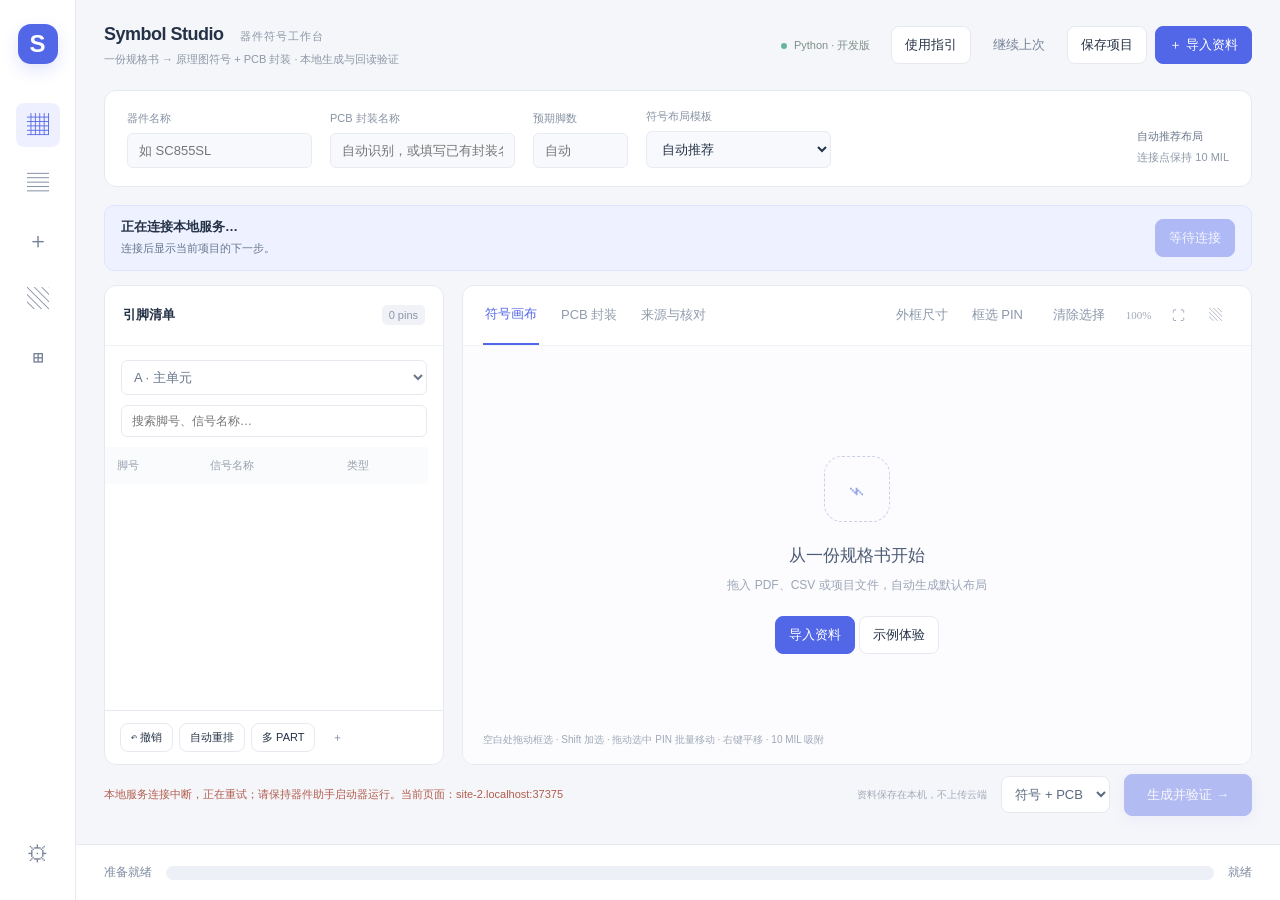
==== commit aee0d1ef: "feat: add polygon QFN footprints, library management and symbol layout templates" ====
--- a/orcad-assistant/web/index.html
+++ b/orcad-assistant/web/index.html
@@ -15,24 +15,70 @@
 .pcb{display:none;flex:1;min-height:0;overflow:auto;padding:20px}.pcb-grid{display:grid;grid-template-columns:minmax(230px,1fr) minmax(250px,1.2fr);gap:20px}.footer-right select{font:inherit;color:#596981;background:white;border:1px solid var(--line);padding:9px;border-radius:8px}.pcb-metrics{display:grid;grid-template-columns:1fr 1fr;gap:12px;margin:0 0 16px}.pcb-metrics div{background:#f7f9fd;border:1px solid #edf0f7;border-radius:8px;padding:14px;line-height:1.8}.pcb-metrics small{display:block;color:#8a96a7}.pcb-fields{display:grid;grid-template-columns:1fr 1fr;gap:10px}.pcb-note{font-size:12px;color:#758299;line-height:1.8;margin:0 0 14px}.pcb-preview{height:300px;background:#f7f9fd;border-radius:12px;overflow:hidden}.pcb-preview svg{width:100%;height:100%}.pcb-check{display:block;line-height:1.9;margin:16px 0;color:#596981}.pcb details{margin-top:16px}.pcb summary{cursor:pointer;color:#6e7f98}.pcb .actions{display:flex;gap:8px;flex-wrap:wrap}.pcb-warning{background:#fff7e9;padding:12px;border-radius:8px;margin-bottom:12px;color:#896834}@media(max-width:1000px){.pcb-grid{grid-template-columns:1fr}.pcb-preview{height:230px}}
 
 .main{padding-bottom:58px}.pcb-layers{display:flex;flex-wrap:wrap;gap:8px 14px;margin:0 0 10px;font-size:11px;color:#69788f}.pcb-layers label{display:flex;align-items:center;gap:4px;cursor:pointer}.pcb-layers input{accent-color:#5266e8}.pcb-preview{touch-action:none;cursor:grab}.pcb-preview:active{cursor:grabbing}.pcb-preview-note{font-size:11px;line-height:1.9;color:#8793a6;margin:10px 0 14px}.pcb-placeholder{padding:40px;color:#8795ab}.task-progress{position:fixed;bottom:0;left:76px;right:0;height:56px;display:flex;align-items:center;gap:14px;padding:0 28px;background:#fff;border-top:1px solid #e6eaf0;z-index:5;font-size:12px;color:#7d8ba0}.task-progress-label{max-width:45%;white-space:nowrap;overflow:hidden;text-overflow:ellipsis}.task-progress-track{flex:1;height:14px;background:#edf0f7;border-radius:8px;overflow:hidden}.task-progress-bar{height:100%;width:0;background:#687be8;border-radius:4px;transition:width .3s}.task-progress.running .task-progress-bar{animation:task-slide 1.8s ease-in-out infinite}.task-progress.failed .task-progress-bar{background:#d49b8d}.task-progress.failed{color:#b15d4d}@keyframes task-slide{0%{transform:translateX(-110%)}100%{transform:translateX(400%)}}@media(max-width:800px){.task-progress{left:55px;padding:0 12px;gap:8px}}
-</style></head><body><div class="busybar" id="busybar"></div><div class="shell"><nav class="rail"><div class="logo">S</div><button class="active" title="器件符号">▦</button><button title="导入资料" onclick="pick('import')">＋</button><button title="参考截图" onclick="pick('reference')">▧</button><button title="多 PART 管理" onclick="partsDialog()">⊞</button><button class="bottom" title="环境设置" onclick="environmentDialog()">⚙</button></nav><main class="main"><header class="top"><div><div class="brand">Symbol Studio <span>器件符号工作台</span></div><div class="subtitle">一份规格书 → 原理图符号 + PCB 封装 · 本地生成与回读验证</div></div><div class="top-actions"><span class="local">本地运行</span><button class="quiet" onclick="resume()">继续上次</button><button onclick="downloadProject()">保存项目</button><button class="primary" onclick="pick('import')">＋ 导入资料</button></div></header>
-<section class="parameters"><div class="field"><label>器件名称</label><input id="device" placeholder="如 SC855SL" onchange="metadata()"></div><div class="field"><label>PCB 封装名称</label><input id="footprint" placeholder="自动识别，或填写已有封装名" onchange="metadata()"></div><div class="field small"><label>预期脚数</label><input id="expected" type="number" min="1" placeholder="自动" onchange="metadata()"></div><div class="field"><label>默认布局</label><select id="profile" onchange="metadata(true)"><option value="sensor">SENSOR · 功能分组</option><option value="simple">普通 IC · 逆时针</option></select></div><div class="rule"><strong>上电源 · 下 GND</strong><br>左控制 · 右 MIPI · 10 MIL</div></section>
-<section class="workspace"><aside class="panel"><div class="panel-head"><h2>引脚清单</h2><span class="badge" id="count">0 pins</span></div><div class="filters"><select id="part" onchange="activePart=this.value;fit();render()"><option>A · 主单元</option></select></div><input class="search" id="search" placeholder="搜索脚号、信号名称…" oninput="renderTable()"><div class="table-wrap"><table><thead><tr><th>脚号</th><th>信号名称</th><th>类型</th></tr></thead><tbody id="pins"></tbody></table></div><div class="list-bottom"><button onclick="act({action:'undo'})">↶ 撤销</button><button onclick="act({action:'relayout'})">自动重排</button><button onclick="partsDialog()">多 PART</button><button class="quiet" title="新建项目" onclick="newProject()">＋</button></div></aside>
-<div class="panel"><div class="canvas-head"><button class="tab selected" id="canvas-tab" onclick="tab(false)">符号画布</button><button class="tab" id="pcb-tab" onclick="pcbTab()">PCB 封装</button><button class="tab" id="review-tab" onclick="tab(true)">来源与核对 <span id="issue-count"></span></button><div class="canvas-tools"><button title="输入外框宽高（10 MIL 格点）" onclick="symbolFrameDialog()">外框尺寸</button><button id="symbol-select-tool" title="框选多个 PIN；空白处也可直接框选" onclick="marqueeMode=!marqueeMode;this.classList.toggle('primary',marqueeMode)">框选 PIN</button><span id="pin-selection-count" style="font-size:11px;color:#5266e8"></span><button title="清除框选（Esc）" onclick="selectedPins.clear();draw()">清除选择</button><span class="zoom-label" id="zoom">100%</span><button title="适应窗口" onclick="fit();draw()">⛶</button><button title="参考截图调整" onclick="pick('reference')">▧</button></div></div><div class="stage" id="stage"><svg id="svg" xmlns="http://www.w3.org/2000/svg"></svg><div class="empty" id="empty"><div class="empty-icon">⌁</div><h2>从一份规格书开始</h2><p>拖入 PDF、CSV 或项目文件，自动生成默认布局</p><div><button class="primary" onclick="pick('import')">导入资料</button> <button onclick="act({action:'demo'})">示例体验</button></div></div><div class="hint">空白处拖动框选 · Shift 加选 · 拖动选中 PIN 批量移动 · 右键平移 · 10 MIL 吸附</div></div><div class="review" id="review"></div><div class="pcb" id="pcb"></div></div></section><footer class="footer"><div class="status" id="status">准备就绪 · 导入资料或打开示例</div><div class="footer-right"><span class="footnote" id="source-name">资料保存在本机，不上传云端</span><select id="build-mode" title="生成内容"><option value="build-all">符号 + PCB</option><option value="build">仅符号 OLB</option></select><button id="download" style="display:none" onclick="downloadResult()">下载结果</button><button class="primary build" id="build" onclick="requestBuild()" disabled>生成并验证 →</button></div></footer></main></div><div id="task-progress" class="task-progress" role="progressbar" aria-label="任务进度" aria-valuemin="0" aria-valuemax="100" aria-valuenow="0"><span id="task-progress-label" class="task-progress-label">准备就绪</span><div class="task-progress-track"><div id="task-progress-bar" class="task-progress-bar"></div></div><span id="task-progress-value">就绪</span></div><input type="file" id="file" hidden><dialog id="dialog"></dialog><div class="toast" id="toast"></div>
-<script src="/pcb-preview.js"></script>
+
+.workflow-guide{display:flex;align-items:center;gap:18px;margin:0 0 14px;padding:12px 16px;background:#eef1ff;border:1px solid #dfe5ff;border-radius:10px;flex-shrink:0}
+.workflow-copy{flex:1;min-width:0}.workflow-copy strong{display:block;font-size:13px;margin-bottom:4px}.workflow-copy span{display:block;color:#67768b;font-size:11px;line-height:1.6;overflow-wrap:anywhere}
+.workflow-guide.ready{background:#eef8f3;border-color:#d6eadf}.workflow-guide button{flex-shrink:0}.usage-dialog{width:min(620px,calc(100vw - 32px));max-height:85vh;overflow:auto}.usage-card{padding:12px 14px;margin:10px 0;border:1px solid var(--line);border-radius:9px}.usage-card p{margin:6px 0 0;color:#64748b}.usage-dialog a{color:#5266e8}.usage-dialog summary{cursor:pointer;color:#64748b}
+.pcb-parameter-group{padding:10px 12px;border:1px solid var(--line);border-radius:8px}.pcb-parameter-group summary{font-weight:600}.workspace{height:clamp(280px,calc(100vh - 420px),620px)}
+body.library-mode .workflow-guide{display:none}@media(max-width:800px){.workflow-guide{gap:8px;padding:10px}.workflow-guide button{padding:8px}.workflow-guide .quiet{display:none}}
+</style><link rel="stylesheet" href="/library.css"></head><body><div class="busybar" id="busybar"></div><div class="shell"><nav class="rail"><div class="logo">S</div><button id="nav-editor" class="active" title="器件编辑" onclick="editorPage()">▦</button><button id="nav-library" title="器件库" onclick="libraryPage()">▤</button><button title="导入资料" onclick="pick('import')">＋</button><button title="参考截图" onclick="pick('reference')">▧</button><button title="多 PART 管理" onclick="partsDialog()">⊞</button><button class="bottom" title="环境设置" onclick="environmentDialog()">⚙</button></nav><main class="main"><header class="top"><div><div class="brand">Symbol Studio <span>器件符号工作台</span></div><div class="subtitle">一份规格书 → 原理图符号 + PCB 封装 · 本地生成与回读验证</div></div><div class="top-actions"><span class="local" title="当前界面版本">Python · 开发版</span><button onclick="usageGuide()">使用指引</button><button class="quiet" onclick="resume()">继续上次</button><button onclick="downloadProject()">保存项目</button><button class="primary" onclick="pick('import')">＋ 导入资料</button></div></header>
+<section id="catalog" class="catalog"></section><section class="parameters"><div class="field"><label>器件名称</label><input id="device" placeholder="如 SC855SL" onchange="metadata()"></div><div class="field"><label>PCB 封装名称</label><input id="footprint" placeholder="自动识别，或填写已有封装名" onchange="metadata()"></div><div class="field small"><label>预期脚数</label><input id="expected" type="number" min="1" placeholder="自动" onchange="metadata()"></div><div class="field"><label>符号布局模板</label><select id="profile" onchange="metadata(true)"><option value="auto">自动推荐</option><option value="sensor">图像传感器</option><option value="power">电源管理</option><option value="generic">通用 IC</option><option value="simple">按脚号排列</option></select></div><div class="rule" id="layout-rule"><strong>自动推荐布局</strong><br>连接点保持 10 MIL</div></section>
+<section class="workflow-guide" id="workflow-guide" aria-label="下一步操作"><div class="workflow-copy"><strong id="workflow-title">正在连接本地服务…</strong><span id="workflow-detail">连接后显示当前项目的下一步。</span></div><button class="primary" id="workflow-next" onclick="workflowNext()" disabled>等待连接</button></section><section class="workspace"><aside class="panel"><div class="panel-head"><h2>引脚清单</h2><span class="badge" id="count">0 pins</span></div><div class="filters"><select id="part" onchange="activePart=this.value;fit();render()"><option>A · 主单元</option></select></div><input class="search" id="search" placeholder="搜索脚号、信号名称…" oninput="renderTable()"><div class="table-wrap"><table><thead><tr><th>脚号</th><th>信号名称</th><th>类型</th></tr></thead><tbody id="pins"></tbody></table></div><div class="list-bottom"><button onclick="act({action:'undo'})">↶ 撤销</button><button onclick="act({action:'relayout'})">自动重排</button><button onclick="partsDialog()">多 PART</button><button class="quiet" title="新建项目" onclick="newProject()">＋</button></div></aside>
+<div class="panel"><div class="canvas-head"><button class="tab selected" id="canvas-tab" onclick="tab(false)">符号画布</button><button class="tab" id="pcb-tab" onclick="pcbTab()">PCB 封装</button><button class="tab" id="review-tab" onclick="tab(true)">来源与核对 <span id="issue-count"></span></button><div class="canvas-tools"><button title="输入外框宽高（10 MIL 格点）" onclick="symbolFrameDialog()">外框尺寸</button><button id="symbol-select-tool" title="框选多个 PIN；空白处也可直接框选" onclick="marqueeMode=!marqueeMode;this.classList.toggle('primary',marqueeMode)">框选 PIN</button><span id="pin-selection-count" style="font-size:11px;color:#5266e8"></span><button title="清除框选（Esc）" onclick="selectedPins.clear();draw()">清除选择</button><span class="zoom-label" id="zoom">100%</span><button title="适应窗口" onclick="fit();draw()">⛶</button><button title="参考截图调整" onclick="pick('reference')">▧</button></div></div><div class="stage" id="stage"><svg id="svg" xmlns="http://www.w3.org/2000/svg"></svg><div class="empty" id="empty"><div class="empty-icon">⌁</div><h2>从一份规格书开始</h2><p>拖入 PDF、CSV 或项目文件，自动生成默认布局</p><div><button class="primary" onclick="pick('import')">导入资料</button> <button onclick="act({action:'demo'})">示例体验</button></div></div><div class="hint">空白处拖动框选 · Shift 加选 · 拖动选中 PIN 批量移动 · 右键平移 · 10 MIL 吸附</div></div><div class="review" id="review"></div><div class="pcb" id="pcb"></div></div></section><footer class="footer"><div class="status" id="status">准备就绪 · 导入资料或打开示例</div><div class="footer-right"><span class="footnote" id="source-name">资料保存在本机，不上传云端</span><select id="build-mode" aria-label="生成内容" title="生成内容" onchange="renderWorkflow()"><option value="build-all">符号 + PCB</option><option value="build">仅符号 OLB</option></select><button id="download" style="display:none" onclick="downloadResult()">下载结果</button><button class="primary build" id="build" onclick="requestBuild()" disabled>生成并验证 →</button></div></footer></main></div><div id="task-progress" class="task-progress" role="progressbar" aria-label="任务进度" aria-valuemin="0" aria-valuemax="100" aria-valuenow="0"><span id="task-progress-label" class="task-progress-label">准备就绪</span><div class="task-progress-track"><div id="task-progress-bar" class="task-progress-bar"></div></div><span id="task-progress-value">就绪</span></div><input type="file" id="file" hidden><dialog id="dialog"></dialog><div class="toast" id="toast"></div>
+<script src="/pcb-preview.js"></script><script src="/library.js"></script><script src="/model3d.js"></script>
 <script>
-const TOKEN='__TOKEN__';let state=null,activePart='A',zoom=1,pan={x:0,y:0},view=null,drag=null,lastBusy=false,importPending=false,toastTimer,requestBusy=false;let selectedPins=new Set(),marqueeMode=false;
+// Embedded into index.html by the local improvement script; no network dependency.
+function nextWorkflowStep(s, mode, dirty=false){
+ const p=s.project, pcb=p.pcb||{};
+ if(s.job.busy)return {title:s.job.message,detail:'正在处理，请等待当前任务完成。',label:'处理中',action:'busy'};
+ if(!p.pins.length)return {title:'第一步：导入器件资料',detail:'拖入 PDF、CSV 或已保存的项目，先生成完整的默认引脚布局。',label:'导入资料',action:'import'};
+ if(dirty)return {title:'PCB 参数有未保存修改',detail:'先保存并更新预览，再核对尺寸与方向。',label:'查看修改',action:'pcb'};
+ if((s.issues||[]).length)return {title:`还有 ${s.issues.length} 项引脚信息待核对`,detail:s.issues[0].text,label:'逐项核对',action:'review'};
+ if(!p.device||!p.footprint)return {title:!p.device?'填写器件名称':'填写 PCB 封装名称',detail:'封装名称用于 Capture 与 PCB 的关联，请与目标封装一致。',label:'填写名称',action:!p.device?'device':'footprint'};
+ if(mode==='build-all'&&(!pcb.spec||!pcb.confirmed||(pcb.needs||[]).length))return {title:'核对 PCB 尺寸和工艺参数',detail:pcb.needs?.length?pcb.needs.join('；'):'确认顶视方向、缺球、铜／阻焊／锡膏尺寸与器件高度。',label:'核对 PCB',action:'pcb'};
+ if(p.generated?.olb)return {title:'已有生成结果，可下载或收录到器件库',detail:p.generated.warning||'下载设计用库；需要继续调整时，可修改参数后重新生成。',label:'下载结果',action:'download'};
+ return {title:'资料已就绪，可以生成并验证',detail:mode==='build-all'?'将生成 OLB 与 PCB，并执行原生回读校验。':'当前选择仅生成原理符号 OLB。',label:'生成并验证',action:'build'};
+}
+function renderWorkflow(){
+ if(!state)return;
+ const step=nextWorkflowStep(state,$('build-mode').value,$('pcb').dataset.dirty==='true');
+ $('workflow-title').textContent=step.title;$('workflow-detail').textContent=step.detail;
+ const button=$('workflow-next');button.textContent=step.label;button.disabled=step.action==='busy';button.dataset.action=step.action;
+ $('workflow-guide').classList.toggle('ready',step.action==='download'||step.action==='build');
+}
+function workflowNext(){
+ const action=$('workflow-next').dataset.action;
+ if(action==='import'){pick('import');return}
+ if(action==='download'){downloadResult();return}
+ if(action==='build'){requestBuild();return}
+ editorPage(action==='pcb'?'#pcb':'');
+ if(action==='review')tab(true);
+ if(action==='device'||action==='footprint'){$(action).focus();$(action).select()}
+ if(action==='pcb'&&$('pcb-parameters'))$('pcb-parameters').open=true;
+}
+function usageGuide(){
+ dialog(`<h2>从资料到可用器件库</h2><p>导入资料 → 核对少量疑点 → 预览调整 → 生成并验证 → 下载／收录。</p>
+ <div class="usage-card"><strong>当前支持到哪里？</strong><p>原理符号支持引脚编辑、10 MIL 吸附、框选批量移动及多 PART。Web PCB 生成支持 CSP／BGA，以及已适配 TPS543620 RPY0014A 的异形 QFN；你确认的 0402 电阻仍是独立样板，尚未接入此生成入口。简化 STEP 适用于已配置尺寸的 CSP／BGA。</p></div>
+ <div class="usage-card"><strong>只需要原理符号</strong><p>在底部“生成内容”选择“仅符号 OLB”，无需填写 CSP／BGA 参数。原生生成需先设置本机 Cadence 环境。</p></div>
+ <div class="usage-card"><strong>尺寸从哪里来？</strong><p>优先核对对应型号规格书的推荐焊盘；机械尺寸、铜、阻焊和锡膏分别处理。默认工艺值是参考值。英制 0402 通常对应公制 1005（本体约 1.0 × 0.5 mm），不能与公制 0402 混用，也不能等比放大为其他尺寸。</p></div>
+ <div class="usage-card"><strong>下载后怎么用？</strong><p>Capture 添加 OLB。Allegro 的 psmpath 指向 PSM 文件夹，padpath 指向 PAD 文件夹。器件库详情可复制这些路径；可编辑源文件 DRA 按需下载。STEP 用于三维核对，尚需在 Allegro 中关联。</p></div>
+ <details><summary>本轮参考资料与采用边界</summary><p><a href="https://klc.kicad.org/" target="_blank" rel="noopener noreferrer">KiCad 官方库规范</a>：借鉴按功能分类、规格书优先和自动检查。其网格、图层和数值约定不直接替代 Cadence 规则。<br><a href="https://www.vishay.com/docs/60119/landpatterns.pdf" target="_blank" rel="noopener noreferrer">Vishay 60119 焊盘参考</a>：适用于文中列出的薄膜电阻系列，不能当作所有 0402 的统一模板。</p></details>
+ <div class="actions"><button onclick="closeDialog();environmentDialog()">本机环境</button><button class="primary" onclick="closeDialog()">知道了</button></div>`);
+ $('dialog').classList.add('usage-dialog');
+}
+
+const TOKEN='__TOKEN__';let state=null,activePart='A',zoom=1,pan={x:0,y:0},view=null,drag=null,lastBusy=false,importPending=false,toastTimer,requestBusy=false,connectionLost=false;let selectedPins=new Set(),marqueeMode=false;
 const $=id=>document.getElementById(id);const esc=s=>String(s??'').replace(/[&<>"']/g,c=>({'&':'&amp;','<':'&lt;','>':'&gt;','"':'&quot;',"'":'&#39;'}[c]));
 function toast(s){$('toast').textContent=s;$('toast').style.display='block';clearTimeout(toastTimer);toastTimer=setTimeout(()=>$('toast').style.display='none',6500)}
 async function api(path,data){let r=await fetch(path,{method:data?'POST':'GET',headers:{'X-Workspace-Token':TOKEN,'Content-Type':'application/json'},body:data?JSON.stringify(data):undefined});let j=await r.json();if(r.status===403&&!data){location.reload();throw Error('服务已重启，正在重新连接')}if(!r.ok)throw Error(j.error||'请求失败');return j}
-async function act(data){if(requestBusy){toast('正在保存，请稍候');return false}requestBusy=true;try{state=await api('/api/action',data);lastBusy=!!state.job.busy;if(['new','resume','demo','undo'].includes(data.action))$('pcb').dataset.dirty='false';render();return true}catch(e){toast(e.message);return false}finally{requestBusy=false}}
-async function refresh(){try{let wasEmpty=!state;let s=await api('/api/state');let completed=lastBusy&&!s.job.busy;lastBusy=s.job.busy;state=s;if(completed&&!s.job.error&&importPending)$('pcb').dataset.dirty='false';if(s.job.busy||completed||!view)render();if(wasEmpty&&location.hash==='#pcb')pcbTab();if(completed){if(s.job.error)toast(s.job.error);else if(importPending){fit();draw();if(Object.keys(s.project.parts).length===1)partsDialog(true)}importPending=false;if(s.reference)referenceDialog()}}catch(e){$('status').textContent='本地服务未连接：请双击启动符号助手.cmd，保持服务窗口打开后刷新页面'}setTimeout(refresh,900)}
-function render(){if(!state)return;let p=state.project;for(let [id,key] of [['device','device'],['footprint','footprint'],['expected','expected_count'],['profile','profile']])if(document.activeElement!==$(id))$(id).value=p[key]??'';let parts=Object.keys(p.parts);if(!parts.includes(activePart))activePart=parts[0]||'A';$('part').innerHTML=parts.map(k=>`<option value="${esc(k)}">${esc(k)} · ${esc(p.parts[k])}</option>`).join('');$('part').value=activePart;$('count').textContent=p.pins.length+' pins';$('issue-count').textContent=state.issues.length?`(${state.issues.length})`:'';$('build').disabled=state.job.busy||!p.pins.length;$('build').title=state.issues.length?state.issues[0].text:!p.footprint?'请填写 PCB 封装名称':'生成 OLB 并逐脚回读验证';$('busybar').style.display=state.job.busy?'block':'none';$('status').classList.toggle('error',!!state.job.error);$('status').textContent=state.job.error|| (state.job.busy?state.job.message:state.issues.length?`${p.pins.length} 个引脚 · ${state.issues.length} 项待核对 · 修改自动保存`:state.job.message);$('source-name').textContent=p.sources.length?p.sources.map(s=>s.path.split(/[\\/]/).pop()).join(' · '):'资料保存在本机，不上传云端';renderTable();renderIssues();renderPCB();draw();renderProgress();$('download').style.display=p.generated?.archive?'inline-block':'none'}
+async function act(data){if(requestBusy){toast('正在保存，请稍候');return false}requestBusy=true;try{state=await api('/api/action',data);lastBusy=!!state.job.busy;if(['new','resume','demo','undo','library-open'].includes(data.action))$('pcb').dataset.dirty='false';render();return true}catch(e){toast(e.message);return false}finally{requestBusy=false}}
+async function refresh(){try{let wasEmpty=!state,reconnected=connectionLost;let s=await api('/api/state');let completed=lastBusy&&!s.job.busy;lastBusy=s.job.busy;state=s;connectionLost=false;if(completed&&!s.job.error&&importPending)$('pcb').dataset.dirty='false';if(s.job.busy||completed||!view||reconnected)render();if(wasEmpty&&location.hash==='#pcb')pcbTab();if(wasEmpty&&location.hash==='#library')libraryPage();if(completed&&document.body.classList.contains('library-mode'))loadLibrary();if(completed){if(s.job.error)toast(s.job.error);else if(s.project.generated?.library_error)toast(s.project.generated.library_error);else if(importPending){fit();draw();if(Object.keys(s.project.parts).length===1)partsDialog(true)}importPending=false;if(s.reference)referenceDialog()}}catch(e){connectionLost=true;$('status').classList.add('error');$('status').textContent='本地服务连接中断，正在重试；请保持器件助手启动器运行。当前页面：'+location.host}setTimeout(refresh,900)}
+function render(){if(!state)return;let p=state.project;for(let [id,key] of [['device','device'],['footprint','footprint'],['expected','expected_count'],['profile','profile']])if(document.activeElement!==$(id))$(id).value=p[key]??'';let parts=Object.keys(p.parts);if(!parts.includes(activePart))activePart=parts[0]||'A';$('part').innerHTML=parts.map(k=>`<option value="${esc(k)}">${esc(k)} · ${esc(p.parts[k])}</option>`).join('');$('part').value=activePart;$('count').textContent=p.pins.length+' pins';$('issue-count').textContent=state.issues.length?`(${state.issues.length})`:'';$('build').disabled=state.job.busy||!p.pins.length;$('build').title=state.issues.length?state.issues[0].text:!p.footprint?'请填写 PCB 封装名称':'生成 OLB 并逐脚回读验证';$('busybar').style.display=state.job.busy?'block':'none';$('status').classList.toggle('error',!!state.job.error);$('status').textContent=state.job.error|| (state.job.busy?state.job.message:state.issues.length?`${p.pins.length} 个引脚 · ${state.issues.length} 项待核对 · 修改自动保存`:state.job.message);$('source-name').textContent=p.sources.length?p.sources.map(s=>s.path.split(/[\\/]/).pop()).join(' · '):'资料保存在本机，不上传云端';renderLayoutTemplate();renderTable();renderIssues();renderPCB();draw();renderProgress();renderWorkflow();$('download').style.display=p.generated?.olb?'inline-block':'none'}
 function renderTable(){if(!state)return;let term=$('search').value.toLowerCase(),bad=new Set(state.issues.map(i=>i.pin));$('pins').innerHTML=state.project.pins.filter(p=>(p.part||'A')===activePart&&`${p.id} ${p.name}`.toLowerCase().includes(term)).map(p=>`<tr class="${bad.has(p.id)?'issue':''}" data-pin="${esc(p.id)}"><td>${esc(p.id)}</td><td title="${esc(p.name)}">${esc(p.name)}</td><td><span class="type">${esc(p.type||'待定')}</span></td></tr>`).join('');$('pins').querySelectorAll('tr').forEach(r=>r.onclick=()=>editDialog(r.dataset.pin))}
 function renderIssues(){$('review').innerHTML=state.issues.length?state.issues.map((i,n)=>`<div class="issue-card">${esc(i.text)}<br><button data-issue="${n}">${i.blocking?'编辑修正':'已核对，确认此项'}</button></div>`).join(''):'<div class="empty-icon">✓</div><h3>符号引脚检查通过</h3><p>仅符号 OLB 可直接生成；联合生成还需在“PCB 封装”页确认尺寸、方向和工艺参数。</p><button onclick="pcbTab()">查看 PCB 参数</button>';if(state.project.generated)$('review').innerHTML+=`<div class="issue-card">${state.project.generated.warning?esc(state.project.generated.warning):state.project.generated.report?.pcb?'符号 + PCB 已生成并通过毫米物理尺寸回读验证':'OLB 已生成并通过回读验证'}<div class="source">${esc(state.project.generated.olb)}</div></div>`;$('review').querySelectorAll('[data-issue]').forEach(b=>b.onclick=()=>{let i=state.issues[+b.dataset.issue];i.blocking?i.pin?editDialog(i.pin):toast(i.text):act({action:'confirm',key:i.key})})}
 function tab(review){$('pcb').style.display='none';$('pcb-tab').classList.remove('selected');$('review').style.display=review?'block':'none';$('stage').style.display=review?'none':'block';$('canvas-tab').classList.toggle('selected',!review);$('review-tab').classList.toggle('selected',review);if(!review)draw()}
 function fit(){zoom=1;pcbZoom=1;pcbPan={x:0,y:0};pan={x:0,y:0};if($('pcb').style.display==='block')drawPCB()}
-function draw(override=null,fixedView=null){let s=override||state?.sections.find(s=>s.part===activePart);$('empty').style.display=state?.project.pins.length?'none':'flex';$('zoom').textContent=Math.round(zoom*100)+'%';if(!s){$('svg').innerHTML='';view=null;if(state?.preview_error){$('empty').style.display='flex';$('empty').innerHTML=`<h2>布局需要修正</h2><p>${esc(state.preview_error)}</p>`}return}selectedPins=new Set([...selectedPins].filter(id=>s.pins.some(p=>p[0]===id)));$('pin-selection-count').textContent=selectedPins.size?`已选 ${selectedPins.size} PIN`:'';let w=$('stage').clientWidth,h=$('stage').clientHeight;if(!w||!h)return;let scale=Math.min(w/(s.width+160),h/(s.height+160))*zoom,ox=w/2-s.width*scale/2+pan.x,oy=h/2-s.height*scale/2+pan.y;if(fixedView){scale=fixedView.scale;ox=fixedView.ox;oy=fixedView.oy}view={s,scale,ox,oy};let lines=`<defs><pattern id="symbol-grid" width="10" height="10" patternUnits="userSpaceOnUse"><circle cx="0" cy="0" r=".6" fill="#cbd4e6"/></pattern></defs><g transform="translate(${ox},${oy}) scale(${scale})"><rect x="-40" y="-40" width="${s.width+80}" height="${s.height+80}" fill="url(#symbol-grid)"/><rect width="${s.width}" height="${s.height}" fill="white" stroke="#b5bfd2" stroke-width="1.2"/>`;for(let [id,name,type,x,y,hx,hy] of s.pins){let vertical=x===hx,tx=x===0?x+7:x===s.width?x-7:x,ty=y===0?y+8:y===s.height?y-8:y+2;let anchor=x===s.width||y===0?'end':'start';let nx=vertical?x-3:(x+hx)/2,ny=vertical?(y+hy)/2:y-4;lines+=`<g data-pin="${esc(id)}" style="cursor:grab"><circle cx="${hx}" cy="${hy}" r="${selectedPins.has(id)?3:1.5}" fill="${selectedPins.has(id)?'#e18b32':'#6479d8'}"/><line x1="${x}" y1="${y}" x2="${hx}" y2="${hy}" stroke="transparent" stroke-width="12"/><line x1="${x}" y1="${y}" x2="${hx}" y2="${hy}" stroke="${selectedPins.has(id)?'#e18b32':'#6479d8'}" stroke-width="${selectedPins.has(id)?2.8:1.3}"/><text x="${tx}" y="${ty}" ${vertical?`transform="rotate(-90 ${tx} ${ty})"`:''} text-anchor="${anchor}" font-size="7" fill="#52637c" font-family="Consolas,monospace">${esc(name)}</text><text x="${nx}" y="${ny}" ${vertical?`transform="rotate(-90 ${nx} ${ny})"`:''} font-size="6" text-anchor="middle" fill="#93a0b4" font-family="Consolas,monospace">${esc(id)}</text></g>`}lines+=`<rect data-resize="true" x="${s.width-4}" y="${s.height-4}" width="8" height="8" rx="1" fill="#5266e8" style="cursor:nwse-resize"><title>拖动调整外框，10 MIL 吸附</title></rect><text x="${s.width/2}" y="${s.height/2-5}" text-anchor="middle" font-size="12" font-family="Consolas,monospace" font-weight="bold" fill="#43516b">${esc(state.project.device||'DEVICE')}</text><text x="${s.width/2}" y="${s.height/2+13}" text-anchor="middle" font-size="7" fill="#9ca7ba">${s.pins.length} pins · PART ${esc(activePart)} · 10 MIL</text></g>`;$('svg').innerHTML=lines}
+function draw(override=null,fixedView=null){let s=override||state?.sections.find(s=>s.part===activePart);$('empty').style.display=state?.project.pins.length?'none':'flex';$('zoom').textContent=Math.round(zoom*100)+'%';if(!s){$('svg').innerHTML='';view=null;if(state?.preview_error){$('empty').style.display='flex';$('empty').innerHTML=`<h2>布局需要修正</h2><p>${esc(state.preview_error)}</p>`}return}selectedPins=new Set([...selectedPins].filter(id=>s.pins.some(p=>p[0]===id)));$('pin-selection-count').textContent=selectedPins.size?`已选 ${selectedPins.size} PIN`:'';let w=$('stage').clientWidth,h=$('stage').clientHeight;if(!w||!h)return;let scale=Math.min(w/(s.width+100),h/(s.height+100))*zoom,ox=w/2-s.width*scale/2+pan.x,oy=h/2-s.height*scale/2+pan.y;if(fixedView){scale=fixedView.scale;ox=fixedView.ox;oy=fixedView.oy}view={s,scale,ox,oy};let lines=`<defs><pattern id="symbol-grid" width="10" height="10" patternUnits="userSpaceOnUse"><circle cx="0" cy="0" r=".6" fill="#cbd4e6"/></pattern></defs><g transform="translate(${ox},${oy}) scale(${scale})"><rect x="-40" y="-40" width="${s.width+80}" height="${s.height+80}" fill="url(#symbol-grid)"/><rect width="${s.width}" height="${s.height}" fill="white" stroke="#b5bfd2" stroke-width="1.2"/>`;for(let [id,name,type,x,y,hx,hy] of s.pins){let vertical=x===hx,tx=x===0?x+7:x===s.width?x-7:x,ty=y===0?y+8:y===s.height?y-8:y+2;let anchor=x===s.width||y===0?'end':'start';let nx=vertical?x-3:(x+hx)/2,ny=vertical?(y+hy)/2:y-4;lines+=`<g data-pin="${esc(id)}" style="cursor:grab"><circle cx="${hx}" cy="${hy}" r="${selectedPins.has(id)?3:1.5}" fill="${selectedPins.has(id)?'#e18b32':'#6479d8'}"/><line x1="${x}" y1="${y}" x2="${hx}" y2="${hy}" stroke="transparent" stroke-width="12"/><line x1="${x}" y1="${y}" x2="${hx}" y2="${hy}" stroke="${selectedPins.has(id)?'#e18b32':'#6479d8'}" stroke-width="${selectedPins.has(id)?2.8:1.3}"/><text x="${tx}" y="${ty}" ${vertical?`transform="rotate(-90 ${tx} ${ty})"`:''} text-anchor="${anchor}" font-size="7" fill="#52637c" font-family="Consolas,monospace">${esc(name)}</text><text x="${nx}" y="${ny}" ${vertical?`transform="rotate(-90 ${nx} ${ny})"`:''} font-size="6" text-anchor="middle" fill="#93a0b4" font-family="Consolas,monospace">${esc(id)}</text></g>`}lines+=`<rect data-resize="true" x="${s.width-4}" y="${s.height-4}" width="8" height="8" rx="1" fill="#5266e8" style="cursor:nwse-resize"><title>拖动调整外框，10 MIL 吸附</title></rect><text x="${s.width/2}" y="${s.height/2-5}" text-anchor="middle" font-size="12" font-family="Consolas,monospace" font-weight="bold" fill="#43516b">${esc(state.project.device||'DEVICE')}</text><text x="${s.width/2}" y="${s.height/2+13}" text-anchor="middle" font-size="7" fill="#9ca7ba">${s.pins.length} pins · PART ${esc(activePart)} · 10 MIL</text></g>`;$('svg').innerHTML=lines}
 $('stage').addEventListener('wheel',e=>{e.preventDefault();if(!view)return;let r=$('stage').getBoundingClientRect(),x=e.clientX-r.left-r.width/2,y=e.clientY-r.top-r.height/2,old=zoom;zoom=Math.max(.4,Math.min(10,zoom*(e.deltaY<0?1.15:1/1.15)));let k=zoom/old;pan={x:x-(x-pan.x)*k,y:y-(y-pan.y)*k};draw()},{passive:false});
 const snapMIL=v=>Math.floor(v/10+.5)*10;
 function symbolPointer(e){let r=$('stage').getBoundingClientRect();return {x:(e.clientX-r.left-view.ox)/view.scale,y:(e.clientY-r.top-view.oy)/view.scale}}
@@ -115,23 +161,35 @@
 
 let pcbZoom=1;
 function pcbTab(){$('stage').style.display='none';$('review').style.display='none';$('pcb').style.display='block';$('canvas-tab').classList.remove('selected');$('review-tab').classList.remove('selected');$('pcb-tab').classList.add('selected');renderPCB()}
-const pcbFields=[['name','封装名（英文）'],['w','本体 X · mm'],['h','本体 Y · mm'],['px','间距 X · mm'],['py','间距 Y · mm'],['rows','行名（如 ABCDE）'],['cols','列数'],['cx','阵列中心 X · mm'],['cy','阵列中心 Y · mm'],['ox','光学中心 X · mm'],['oy','光学中心 Y · mm'],['missing','缺球脚号（逗号分隔）'],['ball','球径 · mm'],['pad','铜径 · mm'],['mask','阻焊每侧扩展 · mm'],['paste','锡膏直径 · mm'],['court','Courtyard 外扩 · mm'],['z','器件最大高度 Z · mm']];
-function renderPCB(){if($('pcb').dataset.dirty==='true'||$('pcb').contains(document.activeElement))return;let pcb=state.project.pcb||{},s=pcb.spec||{},v={name:s.name||state.project.device.replace(/[^A-Za-z0-9_]/g,'')||'DEVICE',w:s.body?.[0],h:s.body?.[1],px:s.pitch?.[0],py:s.pitch?.[1],rows:s.rows,cols:s.cols,cx:s.centers?.BGA?.[0],cy:s.centers?.BGA?.[1],ox:s.centers?.OPT?.[0],oy:s.centers?.OPT?.[1],missing:s.missing?.join(','),ball:s.ball_dia,pad:s.pad_dia,mask:s.mask_margin??.0508,paste:s.paste_dia,court:s.courtyard_excess??.25,z:s.height_max};
- $('pcb').innerHTML=`<p class="pcb-note">CSP / BGA · 顶视图（焊球朝下）· 本体中心为原点 · +Y 向上 · 参数与输出数据库均为 mm，精度 4 位；独立命名焊盘避免旧 PAD 串用，生成后验证 mm / mil 导入。支持滚轮缩放预览。</p>${pcb.needs?.length?`<div class="pcb-warning">待补齐：${pcb.needs.map(esc).join('；')}</div>`:''}<div class="pcb-grid"><div>${s.body?`<div class="pcb-metrics"><div><small>本体尺寸 · mm</small>${s.body.join(' × ')}</div><div><small>阵列间距 · mm</small>${s.pitch.join(' × ')}</div><div><small>球阵列</small>${s.rows.length} 行 × ${s.cols} 列 · ${state.pcb_preview.length} 脚</div><div><small>铜 / 阻焊 / 锡膏直径</small>${s.pad_dia} / ${+(s.pad_dia+2*s.mask_margin).toFixed(4)} / ${s.paste_dia} mm<small>铜径 ${+(s.pad_dia/.0254).toFixed(4)} mil</small></div></div>`:''}<details id="pcb-parameters" ${s.body?'':'open'}><summary>调整尺寸与工艺参数</summary><div class="pcb-fields" style="margin-top:12px">${pcbFields.map(([k,label])=>`<div class="field"><label>${label}</label><input id="pcb-${k}" value="${esc(typeof (v[k]??pcb.draft?.[k])==='number'?+(v[k]??pcb.draft?.[k]).toFixed(8):(v[k]??pcb.draft?.[k]??''))}" ${['name','rows','missing'].includes(k)?'':`type="number" step="any"`} oninput="pcbChanged()"></div>`).join('')}</div></details><label class="pcb-check"><input id="pcb-confirm" type="checkbox" ${pcb.confirmed?'checked':''}> 我已核对机械尺寸、顶视方向及缺球位，并接受当前铜 / 阻焊 / 锡膏工艺值。</label><p id="pcb-draft-status" class="pcb-note" role="status"></p><div class="actions"><button onclick="savePCB(false)">保存并更新预览</button><button class="primary" onclick="savePCB(true)">确认参数</button></div></div><div><div class="pcb-layers">${Object.entries({pins:'脚号',refs:'REF',centers:'中心标记',bound:'Place Bound'}).map(([k,label])=>`<label><input type="checkbox" ${pcbLayers[k]?'checked':''} onchange="pcbLayers.${k}=this.checked;drawPCB()">${label}</label>`).join('')}</div><div class="pcb-preview" id="pcb-preview"></div><p class="pcb-preview-note">滚轮缩放 · 右键平移 · REF 线宽 0.15 mm · 中心十字线宽 0<br>最大高度：${s.height_max==null?'待填写':esc(s.height_max)+' mm'} · Place Bound 为独立放置区域</p>${(pcb.notes||[]).map(n=>`<p class="pcb-note">${esc(n)}</p>`).join('')}<p class="pcb-note">${pcb.confirmed?'✓ 参数已确认，可联合生成':'待核对 · 工艺值属于参考预设，尚未确认'}</p><details><summary>查看规格书尺寸来源</summary><div class="source">${(pcb.sources||[]).map(x=>`p${x.page} · ${esc(x.field)}: ${esc(x.text)}`).join('<br>')||'暂无自动提取来源，手工填写值请对照规格书。'}</div></details></div></div>`;
+const pcbFields=[['name','封装名（英文）'],['w','本体 X · mm'],['h','本体 Y · mm'],['px','间距 X · mm'],['py','参考间距 Y · mm'],['rowpitch','各行 Y 间距（逗号分隔 · mm）'],['rows','行名（如 ABCDE）'],['cols','列数'],['cx','阵列中心 X · mm'],['cy','阵列中心 Y · mm'],['ox','光学中心 X · mm'],['oy','光学中心 Y · mm'],['missing','缺球脚号（逗号分隔）'],['ball','球径 · mm'],['pad','铜径 · mm'],['mask','阻焊每侧扩展 · mm'],['paste','锡膏直径 · mm'],['court','Courtyard 外扩 · mm'],['z','器件最大高度 Z · mm']];
+function renderPCB(){if(state.project.pcb?.spec?.kind==='polygon_smd'){renderPolygonPCB();return}if($('pcb').dataset.dirty==='true'||$('pcb').contains(document.activeElement))return;let pcb=state.project.pcb||{},s=pcb.spec||{},v={name:s.name||state.project.device.replace(/[^A-Za-z0-9_]/g,'')||'DEVICE',w:s.body?.[0],h:s.body?.[1],px:s.pitch?.[0],py:s.pitch?.[1],rowpitch:s.row_pitch_y?.join(','),rows:s.rows,cols:s.cols,cx:s.centers?.BGA?.[0],cy:s.centers?.BGA?.[1],ox:s.centers?.OPT?.[0],oy:s.centers?.OPT?.[1],missing:s.missing?.join(','),ball:s.ball_dia,pad:s.pad_dia,mask:s.mask_margin??.0508,paste:s.paste_dia,court:s.courtyard_excess??.25,z:s.height_max};
+ const opened=new Map([...$('pcb').querySelectorAll('details[id]')].map(e=>[e.id,e.open]));
+ $('pcb').innerHTML=`<p class="pcb-note">CSP / BGA · 顶视图（焊球朝下）· 本体中心为原点 · +Y 向上 · 参数与输出数据库均为 mm，精度 4 位；独立命名焊盘避免旧 PAD 串用，生成后验证 mm / mil 导入。支持滚轮缩放预览。</p>${pcb.needs?.length?`<div class="pcb-warning">待补齐：${pcb.needs.map(esc).join('；')}</div>`:''}<div class="pcb-grid"><div>${s.body?`<div class="pcb-metrics"><div><small>本体尺寸 · mm</small>${s.body.join(' × ')}</div><div><small>阵列间距 · mm</small>${s.pitch.join(' × ')}${s.row_pitch_y?'<small>支持逐行非等距</small>':''}</div><div><small>球阵列</small>${s.rows.length} 行 × ${s.cols} 列 · ${state.pcb_preview.length} 脚</div><div><small>铜 / 阻焊 / 锡膏直径</small>${s.pad_dia} / ${+(s.pad_dia+2*s.mask_margin).toFixed(4)} / ${s.paste_dia} mm<small>铜径 ${+(s.pad_dia/.0254).toFixed(4)} mil</small></div></div>`:''}<details id="pcb-parameters" ${s.body?'':'open'}><summary>调整尺寸与工艺参数</summary>${[['mechanical','本体与球阵列',['name','w','h','px','py','rowpitch','rows','cols','ball','z']],['centers','中心与缺球位置',['cx','cy','ox','oy','missing']],['process','焊盘与工艺',['pad','mask','paste','court']]].map(([group,title,keys])=>`<details class="pcb-parameter-group" id="pcb-group-${group}" ${group==='mechanical'?'open':''}><summary>${title}</summary><div class="pcb-fields" style="margin-top:12px">${pcbFields.filter(([k])=>keys.includes(k)).map(([k,label])=>`<div class="field"><label for="pcb-${k}">${label}</label><input id="pcb-${k}" value="${esc(typeof (v[k]??pcb.draft?.[k])==='number'?+(v[k]??pcb.draft?.[k]).toFixed(8):(v[k]??pcb.draft?.[k]??''))}" ${['name','rows','missing','rowpitch'].includes(k)?'':`type="number" step="any"`} oninput="pcbChanged()"></div>`).join('')}</div></details>`).join('')}</details><label class="pcb-check"><input id="pcb-confirm" type="checkbox" ${pcb.confirmed?'checked':''}> 我已核对机械尺寸、顶视方向及缺球位，并接受当前铜 / 阻焊 / 锡膏工艺值。</label><p id="pcb-draft-status" class="pcb-note" role="status"></p><div class="actions"><button onclick="savePCB(false)">保存并更新预览</button><button class="primary" onclick="savePCB(true)">确认参数</button></div></div><div><div class="pcb-layers">${Object.entries({pins:'脚号',refs:'REF',centers:'中心标记',bound:'Place Bound'}).map(([k,label])=>`<label><input type="checkbox" ${pcbLayers[k]?'checked':''} onchange="pcbLayers.${k}=this.checked;drawPCB()">${label}</label>`).join('')}</div><div class="pcb-preview" id="pcb-preview"></div><p class="pcb-preview-note">滚轮缩放 · 右键平移 · REF 线宽 0.15 mm · 中心十字线宽 0<br>最大高度：${s.height_max==null?'待填写':esc(s.height_max)+' mm'} · Place Bound 为独立放置区域</p>${(pcb.notes||[]).map(n=>`<p class="pcb-note">${esc(n)}</p>`).join('')}<p class="pcb-note">${pcb.confirmed?'✓ 参数已确认，可联合生成':'待核对 · 工艺值属于参考预设，尚未确认'}</p><details><summary>查看规格书尺寸来源</summary><div class="source">${(pcb.sources||[]).map(x=>`p${x.page} · ${esc(x.field)}: ${esc(x.text)}`).join('<br>')||'暂无自动提取来源，手工填写值请对照规格书。'}</div></details></div></div>`;
+ for(const [id,open] of opened){if($(id))$(id).open=open}
  drawPCB();bindPCBPreview();}
-function pcbChanged(){$('pcb').dataset.dirty='true';$('pcb-confirm').checked=false;$('pcb-draft-status').textContent='参数已修改，尚未保存；生成前会先保存并要求重新确认'}
-async function savePCB(confirming){try{let old=state.project.pcb?.spec||{},val=k=>$('pcb-'+k).value.trim(),num=k=>{if(!val(k))throw Error('请填写 '+pcbFields.find(x=>x[0]===k)[1]);let n=Number(val(k));if(!Number.isFinite(n))throw Error('尺寸无效');return n};let w=num('w'),h=num('h'),px=num('px'),py=num('py'),cx=num('cx'),cy=num('cy'),rows=val('rows').toUpperCase(),cols=num('cols');let spec={...old,name:val('name'),descr:'CSP/BGA top view; mm',body:[w,h],pitch:[px,py],rows,cols,missing:val('missing').split(/[,，\s]+/).filter(Boolean),edge:{left_to_col1:w/2+cx-(cols-1)*px/2,right_to_colN:w/2-cx-(cols-1)*px/2,top_to_rowA:h/2-cy-(rows.length-1)*py/2,bottom_to_rowN:h/2+cy-(rows.length-1)*py/2},centers:{BGA:[cx,cy],OPT:[num('ox'),num('oy')]},ball_dia:num('ball'),pad_dia:num('pad'),mask_margin:num('mask'),paste_dia:num('paste'),courtyard_excess:num('court'),height_max:num('z'),height_min:old.height_min||0,kicad_version:6};if(confirming&&!$('pcb-confirm').checked){toast('请先勾选参数核对与工艺确认');return}if(!await act({action:'pcb',spec,confirmed:confirming}))return false;$('pcb').dataset.dirty='false';document.activeElement.blur();renderPCB();toast(confirming?'参数已确认，可以生成':'已保存修改并更新预览');return true}catch(e){toast(e.message);return false}}
-async function downloadResult(){try{let r=await fetch('/api/download',{headers:{'X-Workspace-Token':TOKEN}});if(!r.ok)throw Error('下载未完成，请先生成结果');let a=document.createElement('a');a.href=URL.createObjectURL(await r.blob());a.download=(state.project.device||'device')+'-symbols-pcb.zip';a.click();setTimeout(()=>URL.revokeObjectURL(a.href),1000)}catch(e){toast(e.message)}}
+function pcbChanged(){$('pcb').dataset.dirty='true';renderWorkflow();$('pcb-confirm').checked=false;$('pcb-draft-status').textContent='参数已修改，尚未保存；生成前会先保存并要求重新确认'}
+async function savePCB(confirming){try{let old=state.project.pcb?.spec||{},val=k=>$('pcb-'+k).value.trim(),num=k=>{if(!val(k)){let input=$('pcb-'+k);for(let el=input.parentElement;el;el=el.parentElement)if(el.tagName==='DETAILS')el.open=true;input.focus();throw Error('请填写 '+pcbFields.find(x=>x[0]===k)[1])};let n=Number(val(k));if(!Number.isFinite(n))throw Error('尺寸无效');return n};let w=num('w'),h=num('h'),px=num('px'),py=num('py'),cx=num('cx'),cy=num('cy'),rows=val('rows').toUpperCase(),cols=num('cols'),rowPitch=val('rowpitch')?val('rowpitch').split(/[,，\s]+/).map(Number):Array(rows.length-1).fill(py);if(rowPitch.length!==rows.length-1||rowPitch.some(x=>!Number.isFinite(x)||x<=0))throw Error('Y 方向逐行间距须有 '+(rows.length-1)+' 个正数');let rowSpan=rowPitch.reduce((a,b)=>a+b,0);let spec={...old,name:val('name'),descr:'CSP/BGA top view; mm',body:[w,h],pitch:[px,py],row_pitch_y:rowPitch,rows,cols,missing:val('missing').split(/[,，\s]+/).filter(Boolean),edge:{left_to_col1:w/2+cx-(cols-1)*px/2,right_to_colN:w/2-cx-(cols-1)*px/2,top_to_rowA:(h-rowSpan)/2-cy,bottom_to_rowN:(h-rowSpan)/2+cy},centers:{BGA:[cx,cy],OPT:[num('ox'),num('oy')]},ball_dia:num('ball'),pad_dia:num('pad'),mask_margin:num('mask'),paste_dia:num('paste'),courtyard_excess:num('court'),height_max:num('z'),height_min:old.height_min||0,kicad_version:6};if(confirming&&!$('pcb-confirm').checked){toast('请先勾选参数核对与工艺确认');return}if(!await act({action:'pcb',spec,confirmed:confirming}))return false;$('pcb').dataset.dirty='false';document.activeElement.blur();renderPCB();renderWorkflow();toast(confirming?'参数已确认，可以生成':'已保存修改并更新预览');return true}catch(e){toast(e.message);return false}}
+function downloadResult(){downloadDesignDialog()}
 
 function metadata(relayout=false){act({action:'metadata',device:$('device').value,footprint:$('footprint').value,expected_count:$('expected').value,profile:$('profile').value,relayout})}
-function dialog(html){$('dialog').innerHTML=html;$('dialog').showModal()}function closeDialog(){$('dialog').close()}
+function dialog(html){$('dialog').classList.remove('usage-dialog');$('dialog').innerHTML=html;$('dialog').showModal()}function closeDialog(){$('dialog').close()}
 function partsDialog(imported=false){dialog(`<h2>${imported?'默认单 PART 布局已生成':'多 PART 管理'}</h2><p>先按默认规则生成完整布局。复杂器件可选择按功能拆分，所有 PART 共用一个物理封装。</p><div class="field"><label>每个 PART 建议最多引脚数</label><input type="number" id="maximum" min="8" max="500" value="64"></div><div class="actions"><button onclick="closeDialog()">${imported?'保留单 PART':'取消'}</button>${imported?'':'<button onclick="act({action:\'merge\'});closeDialog()">合并单 PART</button>'}<button class="primary" onclick="act({action:'split',maximum:$('maximum').value});closeDialog()">按功能拆分</button></div>`)}
 function editDialog(id){let p=state.project.pins.find(p=>p.id===id);if(!p)return;dialog(`<h2>${esc(p.id)} · 编辑引脚</h2><div class="field"><label>信号名称</label><input id="pin-name" value="${esc(p.name)}"></div><div class="field"><label>电气类型</label><select id="pin-type"><option value="">请选择</option>${['PWR','GND','NC','IN','OUT','IO','ANA'].map(t=>`<option ${t===p.type?'selected':''}>${t}</option>`).join('')}</select></div><div class="field"><label>位置</label><select id="pin-side">${Object.entries({TOP:'上 · 电源',BOT:'下 · GND',LEFT:'左 · 控制',RIGHT:'右 · MIPI'}).map(([k,v])=>`<option value="${k}" ${k===p.side?'selected':''}>${v}</option>`).join('')}</select></div><div class="field"><label>所属 PART</label><select id="pin-part">${Object.keys(state.project.parts).map(k=>`<option ${k===(p.part||'A')?'selected':''}>${esc(k)}</option>`).join('')}</select></div><div class="source">来源页码：${esc(p.page||'—')}\n${esc(p.raw||'手工录入')}</div><div class="actions"><button onclick="closeDialog()">取消</button><button class="primary" id="pin-save">保存修改</button></div>`);$('pin-save').onclick=async()=>{await act({action:'edit',id,values:{name:$('pin-name').value,type:$('pin-type').value,side:$('pin-side').value,part:$('pin-part').value}});closeDialog()}}
 function referenceDialog(){let r=state.reference.result;dialog(`<h2>截图布局识别完成</h2><p>匹配 ${r.matched} 个引脚，未匹配 ${r.unmatched} 个。${esc(r.note)}</p><p>只调整当前 PART 的位置与顺序，不修改脚号和名称。</p><div class="actions"><button onclick="closeDialog()">暂不应用</button><button class="primary" onclick="act({action:'apply-reference'});closeDialog()">应用到当前 PART</button></div>`)}
-function environmentDialog(){dialog(`<h2>OrCAD 本机环境</h2><p>首次使用时设置本机 Cadence 路径。导入和预览不需要这些路径；原生生成需要。</p>${Object.entries(state.environment).map(([k,v])=>`<div class="field"><label>${esc({allegro:'Allegro 程序（allegro.exe，用于 PCB）',tclsh:'OrCAD Tcl 解释器（tclsh84.exe）',dll:'Capture 数据库组件（orDb_Dll_Tcl.dll）',bin:'Cadence 工具目录（bin）',src_lib:'符号源库（MiscLinear.olb）',src_part:'源库器件名称（例如 LM555）'}[k]||k)}</label><input data-env="${esc(k)}" value="${esc(v)}"></div>`).join('')}<div class="actions"><button onclick="closeDialog()">取消</button><button class="primary" id="env-save">保存设置</button></div>`);$('env-save').onclick=()=>{let values={};$('dialog').querySelectorAll('[data-env]').forEach(e=>values[e.dataset.env]=e.value);act({action:'environment',values});closeDialog()}}
+function environmentDialog(){dialog(`<h2>OrCAD 本机环境</h2><p>首次使用时设置本机 Cadence 路径。导入和预览不需要这些路径；原生生成需要。</p>${Object.entries(state.environment).map(([k,v])=>`<div class="field"><label>${esc({allegro:'Allegro 程序（allegro.exe，用于 PCB）',tclsh:'OrCAD Tcl 解释器（tclsh84.exe）',dll:'Capture 数据库组件（orDb_Dll_Tcl.dll）',bin:'Cadence 工具目录（bin）',src_lib:'符号源库（MiscLinear.olb）',src_part:'源库器件名称（例如 LM555）'}[k]||k)}</label><input data-env="${esc(k)}" value="${esc(v)}"></div>`).join('')}<div class="actions"><button onclick="closeDialog()">取消</button><button class="primary" id="env-save">保存设置</button></div>`);$('env-save').onclick=async()=>{let values={};$('dialog').querySelectorAll('[data-env]').forEach(e=>values[e.dataset.env]=e.value);if(await act({action:'environment',values}))closeDialog()}}
 function pick(kind){if(!state){toast('本地服务尚未连接，请先启动符号助手，再刷新页面');return}$('file').accept=kind==='reference'?'.png,.jpg,.jpeg,.bmp,.webp':'.pdf,.csv,.json';$('file').onchange=()=>{if($('file').files[0])upload($('file').files[0],kind);$('file').value=''};$('file').click()}
-async function upload(file,kind='import'){if(!state){toast('本地服务未连接，请重新启动启动器并刷新页面');return}if(state.job.busy){toast('请等待当前任务完成');return}if(file.size>60*1024*1024){toast('请导入小于 60 MB 的文件');return}let reader=new FileReader();reader.onload=async()=>{if(kind==='import')importPending=true;await act({action:kind,name:file.name,content:reader.result.split(',')[1],part:activePart});lastBusy=!!state.job.busy};reader.readAsDataURL(file)}
+async function upload(file,kind='import'){if(!state){toast('本地服务未连接，请重新启动启动器并刷新页面');return}if(state.job.busy){toast('请等待当前任务完成');return}if(file.size>60*1024*1024){toast('请导入小于 60 MB 的文件');return}let reader=new FileReader();reader.onload=async()=>{if(kind==='import')importPending=true;const request={action:kind,name:file.name,content:reader.result.split(',')[1],part:activePart};await act(request);lastBusy=!!state.job.busy;if(kind==='import'&&file.name.toLowerCase().endsWith('.pdf')){while(state.job.busy){await new Promise(r=>setTimeout(r,600));state=await api('/api/state')}if(state.job.error?.includes('规格书包含多个引脚封装版本')){dialog('<h2>选择规格书封装版本</h2><p>这份规格书包含多个引脚表，必须分别处理。</p><div class="actions"><button id="pkg-csp">CSP</button><button id="pkg-plcc">PLCC</button></div>');for(const pkg of ['CSP','PLCC'])$('pkg-'+pkg.toLowerCase()).onclick=async()=>{closeDialog();await act({...request,package:pkg});lastBusy=!!state.job.busy}}}};reader.readAsDataURL(file)}
 document.body.ondragover=e=>{e.preventDefault();$('stage').classList.add('drop-active')};document.body.ondragleave=e=>{if(!e.relatedTarget)$('stage').classList.remove('drop-active')};document.body.ondrop=e=>{e.preventDefault();$('stage').classList.remove('drop-active');let file=e.dataTransfer.files[0];if(file)upload(file,/\.(png|jpe?g|bmp|webp)$/i.test(file.name)?'reference':'import')};
 async function downloadProject(){if(!state)return;if($('pcb').dataset.dirty==='true'&&!await savePCB(false))return;let blob=new Blob([JSON.stringify(state.project,null,2)],{type:'application/json'}),a=document.createElement('a');a.href=URL.createObjectURL(blob);a.download=(state.project.device||'project')+'.json';a.click();setTimeout(()=>URL.revokeObjectURL(a.href),1000)}
 function resume(){act({action:'resume'})}function newProject(){if(!state.project.pins.length||confirm('新建空白项目？建议先保存当前项目文件。'))act({action:'new'})}document.onkeydown=e=>{if(e.ctrlKey&&e.key==='s'){e.preventDefault();downloadProject()}if(e.ctrlKey&&e.key==='z'&&!['INPUT','TEXTAREA'].includes(document.activeElement.tagName)){e.preventDefault();act({action:'undo'})}};refresh();
-</script></body></html>
+</script>
+<script>
+function renderLayoutTemplate(){
+ const info=state?.layout_template;if(!info)return;
+ const automatic=state.project.profile==='auto';
+ $('layout-rule').innerHTML=`<strong>${automatic?'自动推荐 · ':''}${esc(info.label)}</strong><br>${esc(info.rule)} · 10 MIL`;
+ const option=$('profile').querySelector('[value="auto"]');option.textContent=automatic?'自动推荐 · '+info.label:'自动推荐';
+}
+</script>
+
+</body></html>
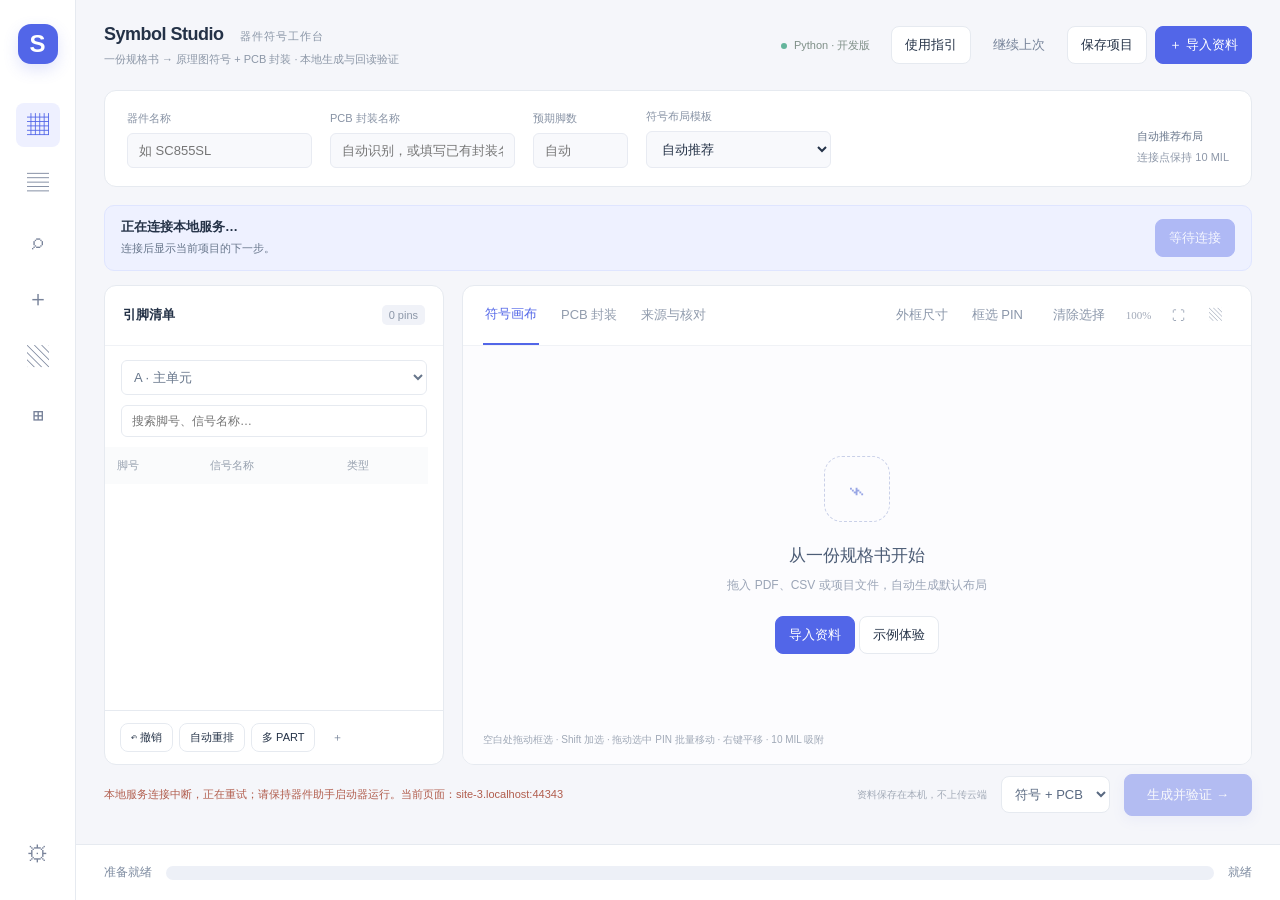
==== commit 1d35450a: "feat: add historical library search, DIP connector rules and development summary" ====
--- a/orcad-assistant/web/index.html
+++ b/orcad-assistant/web/index.html
@@ -21,11 +21,11 @@
 .workflow-guide.ready{background:#eef8f3;border-color:#d6eadf}.workflow-guide button{flex-shrink:0}.usage-dialog{width:min(620px,calc(100vw - 32px));max-height:85vh;overflow:auto}.usage-card{padding:12px 14px;margin:10px 0;border:1px solid var(--line);border-radius:9px}.usage-card p{margin:6px 0 0;color:#64748b}.usage-dialog a{color:#5266e8}.usage-dialog summary{cursor:pointer;color:#64748b}
 .pcb-parameter-group{padding:10px 12px;border:1px solid var(--line);border-radius:8px}.pcb-parameter-group summary{font-weight:600}.workspace{height:clamp(280px,calc(100vh - 420px),620px)}
 body.library-mode .workflow-guide{display:none}@media(max-width:800px){.workflow-guide{gap:8px;padding:10px}.workflow-guide button{padding:8px}.workflow-guide .quiet{display:none}}
-</style><link rel="stylesheet" href="/library.css"></head><body><div class="busybar" id="busybar"></div><div class="shell"><nav class="rail"><div class="logo">S</div><button id="nav-editor" class="active" title="器件编辑" onclick="editorPage()">▦</button><button id="nav-library" title="器件库" onclick="libraryPage()">▤</button><button title="导入资料" onclick="pick('import')">＋</button><button title="参考截图" onclick="pick('reference')">▧</button><button title="多 PART 管理" onclick="partsDialog()">⊞</button><button class="bottom" title="环境设置" onclick="environmentDialog()">⚙</button></nav><main class="main"><header class="top"><div><div class="brand">Symbol Studio <span>器件符号工作台</span></div><div class="subtitle">一份规格书 → 原理图符号 + PCB 封装 · 本地生成与回读验证</div></div><div class="top-actions"><span class="local" title="当前界面版本">Python · 开发版</span><button onclick="usageGuide()">使用指引</button><button class="quiet" onclick="resume()">继续上次</button><button onclick="downloadProject()">保存项目</button><button class="primary" onclick="pick('import')">＋ 导入资料</button></div></header>
-<section id="catalog" class="catalog"></section><section class="parameters"><div class="field"><label>器件名称</label><input id="device" placeholder="如 SC855SL" onchange="metadata()"></div><div class="field"><label>PCB 封装名称</label><input id="footprint" placeholder="自动识别，或填写已有封装名" onchange="metadata()"></div><div class="field small"><label>预期脚数</label><input id="expected" type="number" min="1" placeholder="自动" onchange="metadata()"></div><div class="field"><label>符号布局模板</label><select id="profile" onchange="metadata(true)"><option value="auto">自动推荐</option><option value="sensor">图像传感器</option><option value="power">电源管理</option><option value="generic">通用 IC</option><option value="simple">按脚号排列</option></select></div><div class="rule" id="layout-rule"><strong>自动推荐布局</strong><br>连接点保持 10 MIL</div></section>
+</style><link rel="stylesheet" href="/library.css"></head><body><div class="busybar" id="busybar"></div><div class="shell"><nav class="rail"><div class="logo">S</div><button id="nav-editor" class="active" title="器件编辑" onclick="editorPage()">▦</button><button id="nav-library" title="器件库" onclick="libraryPage()">▤</button><button id="nav-history" title="历史封装检索" onclick="historyPage()">⌕</button><button title="导入资料" onclick="pick('import')">＋</button><button title="参考截图" onclick="pick('reference')">▧</button><button title="多 PART 管理" onclick="partsDialog()">⊞</button><button class="bottom" title="环境设置" onclick="environmentDialog()">⚙</button></nav><main class="main"><header class="top"><div><div class="brand">Symbol Studio <span>器件符号工作台</span></div><div class="subtitle">一份规格书 → 原理图符号 + PCB 封装 · 本地生成与回读验证</div></div><div class="top-actions"><span class="local" title="当前界面版本">Python · 开发版</span><button onclick="usageGuide()">使用指引</button><button class="quiet" onclick="resume()">继续上次</button><button onclick="downloadProject()">保存项目</button><button class="primary" onclick="pick('import')">＋ 导入资料</button></div></header>
+<section id="catalog" class="catalog"></section><section class="parameters"><div class="field"><label>器件名称</label><input id="device" placeholder="如 SC855SL" onchange="metadata()"></div><div class="field"><label>PCB 封装名称</label><input id="footprint" placeholder="自动识别，或填写已有封装名" onchange="metadata()"></div><div class="field small"><label>预期脚数</label><input id="expected" type="number" min="1" placeholder="自动" onchange="metadata()"></div><div class="field"><label>符号布局模板</label><select id="profile" onchange="metadata(true)"><option value="auto">自动推荐</option><option value="sensor">图像传感器</option><option value="power">电源管理</option><option value="generic">通用 IC</option><option value="simple">按脚号排列</option><option value="connector">连接器 · 奇左偶右</option></select></div><div class="rule" id="layout-rule"><strong>自动推荐布局</strong><br>连接点保持 10 MIL</div></section>
 <section class="workflow-guide" id="workflow-guide" aria-label="下一步操作"><div class="workflow-copy"><strong id="workflow-title">正在连接本地服务…</strong><span id="workflow-detail">连接后显示当前项目的下一步。</span></div><button class="primary" id="workflow-next" onclick="workflowNext()" disabled>等待连接</button></section><section class="workspace"><aside class="panel"><div class="panel-head"><h2>引脚清单</h2><span class="badge" id="count">0 pins</span></div><div class="filters"><select id="part" onchange="activePart=this.value;fit();render()"><option>A · 主单元</option></select></div><input class="search" id="search" placeholder="搜索脚号、信号名称…" oninput="renderTable()"><div class="table-wrap"><table><thead><tr><th>脚号</th><th>信号名称</th><th>类型</th></tr></thead><tbody id="pins"></tbody></table></div><div class="list-bottom"><button onclick="act({action:'undo'})">↶ 撤销</button><button onclick="act({action:'relayout'})">自动重排</button><button onclick="partsDialog()">多 PART</button><button class="quiet" title="新建项目" onclick="newProject()">＋</button></div></aside>
 <div class="panel"><div class="canvas-head"><button class="tab selected" id="canvas-tab" onclick="tab(false)">符号画布</button><button class="tab" id="pcb-tab" onclick="pcbTab()">PCB 封装</button><button class="tab" id="review-tab" onclick="tab(true)">来源与核对 <span id="issue-count"></span></button><div class="canvas-tools"><button title="输入外框宽高（10 MIL 格点）" onclick="symbolFrameDialog()">外框尺寸</button><button id="symbol-select-tool" title="框选多个 PIN；空白处也可直接框选" onclick="marqueeMode=!marqueeMode;this.classList.toggle('primary',marqueeMode)">框选 PIN</button><span id="pin-selection-count" style="font-size:11px;color:#5266e8"></span><button title="清除框选（Esc）" onclick="selectedPins.clear();draw()">清除选择</button><span class="zoom-label" id="zoom">100%</span><button title="适应窗口" onclick="fit();draw()">⛶</button><button title="参考截图调整" onclick="pick('reference')">▧</button></div></div><div class="stage" id="stage"><svg id="svg" xmlns="http://www.w3.org/2000/svg"></svg><div class="empty" id="empty"><div class="empty-icon">⌁</div><h2>从一份规格书开始</h2><p>拖入 PDF、CSV 或项目文件，自动生成默认布局</p><div><button class="primary" onclick="pick('import')">导入资料</button> <button onclick="act({action:'demo'})">示例体验</button></div></div><div class="hint">空白处拖动框选 · Shift 加选 · 拖动选中 PIN 批量移动 · 右键平移 · 10 MIL 吸附</div></div><div class="review" id="review"></div><div class="pcb" id="pcb"></div></div></section><footer class="footer"><div class="status" id="status">准备就绪 · 导入资料或打开示例</div><div class="footer-right"><span class="footnote" id="source-name">资料保存在本机，不上传云端</span><select id="build-mode" aria-label="生成内容" title="生成内容" onchange="renderWorkflow()"><option value="build-all">符号 + PCB</option><option value="build">仅符号 OLB</option></select><button id="download" style="display:none" onclick="downloadResult()">下载结果</button><button class="primary build" id="build" onclick="requestBuild()" disabled>生成并验证 →</button></div></footer></main></div><div id="task-progress" class="task-progress" role="progressbar" aria-label="任务进度" aria-valuemin="0" aria-valuemax="100" aria-valuenow="0"><span id="task-progress-label" class="task-progress-label">准备就绪</span><div class="task-progress-track"><div id="task-progress-bar" class="task-progress-bar"></div></div><span id="task-progress-value">就绪</span></div><input type="file" id="file" hidden><dialog id="dialog"></dialog><div class="toast" id="toast"></div>
-<script src="/pcb-preview.js"></script><script src="/library.js"></script><script src="/model3d.js"></script>
+<script src="/pcb-preview.js"></script><script src="/library.js"></script><script src="/model3d.js"></script><script src="/history.js"></script>
 <script>
 // Embedded into index.html by the local improvement script; no network dependency.
 function nextWorkflowStep(s, mode, dirty=false){
@@ -72,7 +72,7 @@
 function toast(s){$('toast').textContent=s;$('toast').style.display='block';clearTimeout(toastTimer);toastTimer=setTimeout(()=>$('toast').style.display='none',6500)}
 async function api(path,data){let r=await fetch(path,{method:data?'POST':'GET',headers:{'X-Workspace-Token':TOKEN,'Content-Type':'application/json'},body:data?JSON.stringify(data):undefined});let j=await r.json();if(r.status===403&&!data){location.reload();throw Error('服务已重启，正在重新连接')}if(!r.ok)throw Error(j.error||'请求失败');return j}
 async function act(data){if(requestBusy){toast('正在保存，请稍候');return false}requestBusy=true;try{state=await api('/api/action',data);lastBusy=!!state.job.busy;if(['new','resume','demo','undo','library-open'].includes(data.action))$('pcb').dataset.dirty='false';render();return true}catch(e){toast(e.message);return false}finally{requestBusy=false}}
-async function refresh(){try{let wasEmpty=!state,reconnected=connectionLost;let s=await api('/api/state');let completed=lastBusy&&!s.job.busy;lastBusy=s.job.busy;state=s;connectionLost=false;if(completed&&!s.job.error&&importPending)$('pcb').dataset.dirty='false';if(s.job.busy||completed||!view||reconnected)render();if(wasEmpty&&location.hash==='#pcb')pcbTab();if(wasEmpty&&location.hash==='#library')libraryPage();if(completed&&document.body.classList.contains('library-mode'))loadLibrary();if(completed){if(s.job.error)toast(s.job.error);else if(s.project.generated?.library_error)toast(s.project.generated.library_error);else if(importPending){fit();draw();if(Object.keys(s.project.parts).length===1)partsDialog(true)}importPending=false;if(s.reference)referenceDialog()}}catch(e){connectionLost=true;$('status').classList.add('error');$('status').textContent='本地服务连接中断，正在重试；请保持器件助手启动器运行。当前页面：'+location.host}setTimeout(refresh,900)}
+async function refresh(){try{let wasEmpty=!state,reconnected=connectionLost;let s=await api('/api/state');let completed=lastBusy&&!s.job.busy;lastBusy=s.job.busy;state=s;connectionLost=false;if(completed&&!s.job.error&&importPending)$('pcb').dataset.dirty='false';if(s.job.busy||completed||!view||reconnected)render();if(wasEmpty&&location.hash==='#pcb')pcbTab();if(wasEmpty&&location.hash==='#library')libraryPage();if(wasEmpty&&location.hash==='#history')historyPage();if(completed&&document.body.classList.contains('library-mode')){if(document.body.dataset.catalog==='history')historyPage(true);else loadLibrary()}if(completed){if(s.job.error)toast(s.job.error);else if(s.project.generated?.library_error)toast(s.project.generated.library_error);else if(importPending){fit();draw();if(Object.keys(s.project.parts).length===1)partsDialog(true)}importPending=false;if(s.reference)referenceDialog()}}catch(e){connectionLost=true;$('status').classList.add('error');$('status').textContent='本地服务连接中断，正在重试；请保持器件助手启动器运行。当前页面：'+location.host}setTimeout(refresh,900)}
 function render(){if(!state)return;let p=state.project;for(let [id,key] of [['device','device'],['footprint','footprint'],['expected','expected_count'],['profile','profile']])if(document.activeElement!==$(id))$(id).value=p[key]??'';let parts=Object.keys(p.parts);if(!parts.includes(activePart))activePart=parts[0]||'A';$('part').innerHTML=parts.map(k=>`<option value="${esc(k)}">${esc(k)} · ${esc(p.parts[k])}</option>`).join('');$('part').value=activePart;$('count').textContent=p.pins.length+' pins';$('issue-count').textContent=state.issues.length?`(${state.issues.length})`:'';$('build').disabled=state.job.busy||!p.pins.length;$('build').title=state.issues.length?state.issues[0].text:!p.footprint?'请填写 PCB 封装名称':'生成 OLB 并逐脚回读验证';$('busybar').style.display=state.job.busy?'block':'none';$('status').classList.toggle('error',!!state.job.error);$('status').textContent=state.job.error|| (state.job.busy?state.job.message:state.issues.length?`${p.pins.length} 个引脚 · ${state.issues.length} 项待核对 · 修改自动保存`:state.job.message);$('source-name').textContent=p.sources.length?p.sources.map(s=>s.path.split(/[\\/]/).pop()).join(' · '):'资料保存在本机，不上传云端';renderLayoutTemplate();renderTable();renderIssues();renderPCB();draw();renderProgress();renderWorkflow();$('download').style.display=p.generated?.olb?'inline-block':'none'}
 function renderTable(){if(!state)return;let term=$('search').value.toLowerCase(),bad=new Set(state.issues.map(i=>i.pin));$('pins').innerHTML=state.project.pins.filter(p=>(p.part||'A')===activePart&&`${p.id} ${p.name}`.toLowerCase().includes(term)).map(p=>`<tr class="${bad.has(p.id)?'issue':''}" data-pin="${esc(p.id)}"><td>${esc(p.id)}</td><td title="${esc(p.name)}">${esc(p.name)}</td><td><span class="type">${esc(p.type||'待定')}</span></td></tr>`).join('');$('pins').querySelectorAll('tr').forEach(r=>r.onclick=()=>editDialog(r.dataset.pin))}
 function renderIssues(){$('review').innerHTML=state.issues.length?state.issues.map((i,n)=>`<div class="issue-card">${esc(i.text)}<br><button data-issue="${n}">${i.blocking?'编辑修正':'已核对，确认此项'}</button></div>`).join(''):'<div class="empty-icon">✓</div><h3>符号引脚检查通过</h3><p>仅符号 OLB 可直接生成；联合生成还需在“PCB 封装”页确认尺寸、方向和工艺参数。</p><button onclick="pcbTab()">查看 PCB 参数</button>';if(state.project.generated)$('review').innerHTML+=`<div class="issue-card">${state.project.generated.warning?esc(state.project.generated.warning):state.project.generated.report?.pcb?'符号 + PCB 已生成并通过毫米物理尺寸回读验证':'OLB 已生成并通过回读验证'}<div class="source">${esc(state.project.generated.olb)}</div></div>`;$('review').querySelectorAll('[data-issue]').forEach(b=>b.onclick=()=>{let i=state.issues[+b.dataset.issue];i.blocking?i.pin?editDialog(i.pin):toast(i.text):act({action:'confirm',key:i.key})})}
@@ -174,7 +174,7 @@
 function metadata(relayout=false){act({action:'metadata',device:$('device').value,footprint:$('footprint').value,expected_count:$('expected').value,profile:$('profile').value,relayout})}
 function dialog(html){$('dialog').classList.remove('usage-dialog');$('dialog').innerHTML=html;$('dialog').showModal()}function closeDialog(){$('dialog').close()}
 function partsDialog(imported=false){dialog(`<h2>${imported?'默认单 PART 布局已生成':'多 PART 管理'}</h2><p>先按默认规则生成完整布局。复杂器件可选择按功能拆分，所有 PART 共用一个物理封装。</p><div class="field"><label>每个 PART 建议最多引脚数</label><input type="number" id="maximum" min="8" max="500" value="64"></div><div class="actions"><button onclick="closeDialog()">${imported?'保留单 PART':'取消'}</button>${imported?'':'<button onclick="act({action:\'merge\'});closeDialog()">合并单 PART</button>'}<button class="primary" onclick="act({action:'split',maximum:$('maximum').value});closeDialog()">按功能拆分</button></div>`)}
-function editDialog(id){let p=state.project.pins.find(p=>p.id===id);if(!p)return;dialog(`<h2>${esc(p.id)} · 编辑引脚</h2><div class="field"><label>信号名称</label><input id="pin-name" value="${esc(p.name)}"></div><div class="field"><label>电气类型</label><select id="pin-type"><option value="">请选择</option>${['PWR','GND','NC','IN','OUT','IO','ANA'].map(t=>`<option ${t===p.type?'selected':''}>${t}</option>`).join('')}</select></div><div class="field"><label>位置</label><select id="pin-side">${Object.entries({TOP:'上 · 电源',BOT:'下 · GND',LEFT:'左 · 控制',RIGHT:'右 · MIPI'}).map(([k,v])=>`<option value="${k}" ${k===p.side?'selected':''}>${v}</option>`).join('')}</select></div><div class="field"><label>所属 PART</label><select id="pin-part">${Object.keys(state.project.parts).map(k=>`<option ${k===(p.part||'A')?'selected':''}>${esc(k)}</option>`).join('')}</select></div><div class="source">来源页码：${esc(p.page||'—')}\n${esc(p.raw||'手工录入')}</div><div class="actions"><button onclick="closeDialog()">取消</button><button class="primary" id="pin-save">保存修改</button></div>`);$('pin-save').onclick=async()=>{await act({action:'edit',id,values:{name:$('pin-name').value,type:$('pin-type').value,side:$('pin-side').value,part:$('pin-part').value}});closeDialog()}}
+function editDialog(id){let p=state.project.pins.find(p=>p.id===id);if(!p)return;dialog(`<h2>${esc(p.id)} · 编辑引脚</h2><div class="field"><label>信号名称</label><input id="pin-name" value="${esc(p.name)}"></div><div class="field"><label>电气类型</label><select id="pin-type"><option value="">请选择</option>${['PWR','GND','NC','IN','OUT','IO','ANA','PASS'].map(t=>`<option ${t===p.type?'selected':''}>${t}</option>`).join('')}</select></div><div class="field"><label>位置</label><select id="pin-side">${Object.entries({TOP:'上 · 电源',BOT:'下 · GND',LEFT:'左 · 控制',RIGHT:'右 · MIPI'}).map(([k,v])=>`<option value="${k}" ${k===p.side?'selected':''}>${v}</option>`).join('')}</select></div><div class="field"><label>所属 PART</label><select id="pin-part">${Object.keys(state.project.parts).map(k=>`<option ${k===(p.part||'A')?'selected':''}>${esc(k)}</option>`).join('')}</select></div><div class="source">来源页码：${esc(p.page||'—')}\n${esc(p.raw||'手工录入')}</div><div class="actions"><button onclick="closeDialog()">取消</button><button class="primary" id="pin-save">保存修改</button></div>`);$('pin-save').onclick=async()=>{await act({action:'edit',id,values:{name:$('pin-name').value,type:$('pin-type').value,side:$('pin-side').value,part:$('pin-part').value}});closeDialog()}}
 function referenceDialog(){let r=state.reference.result;dialog(`<h2>截图布局识别完成</h2><p>匹配 ${r.matched} 个引脚，未匹配 ${r.unmatched} 个。${esc(r.note)}</p><p>只调整当前 PART 的位置与顺序，不修改脚号和名称。</p><div class="actions"><button onclick="closeDialog()">暂不应用</button><button class="primary" onclick="act({action:'apply-reference'});closeDialog()">应用到当前 PART</button></div>`)}
 function environmentDialog(){dialog(`<h2>OrCAD 本机环境</h2><p>首次使用时设置本机 Cadence 路径。导入和预览不需要这些路径；原生生成需要。</p>${Object.entries(state.environment).map(([k,v])=>`<div class="field"><label>${esc({allegro:'Allegro 程序（allegro.exe，用于 PCB）',tclsh:'OrCAD Tcl 解释器（tclsh84.exe）',dll:'Capture 数据库组件（orDb_Dll_Tcl.dll）',bin:'Cadence 工具目录（bin）',src_lib:'符号源库（MiscLinear.olb）',src_part:'源库器件名称（例如 LM555）'}[k]||k)}</label><input data-env="${esc(k)}" value="${esc(v)}"></div>`).join('')}<div class="actions"><button onclick="closeDialog()">取消</button><button class="primary" id="env-save">保存设置</button></div>`);$('env-save').onclick=async()=>{let values={};$('dialog').querySelectorAll('[data-env]').forEach(e=>values[e.dataset.env]=e.value);if(await act({action:'environment',values}))closeDialog()}}
 function pick(kind){if(!state){toast('本地服务尚未连接，请先启动符号助手，再刷新页面');return}$('file').accept=kind==='reference'?'.png,.jpg,.jpeg,.bmp,.webp':'.pdf,.csv,.json';$('file').onchange=()=>{if($('file').files[0])upload($('file').files[0],kind);$('file').value=''};$('file').click()}
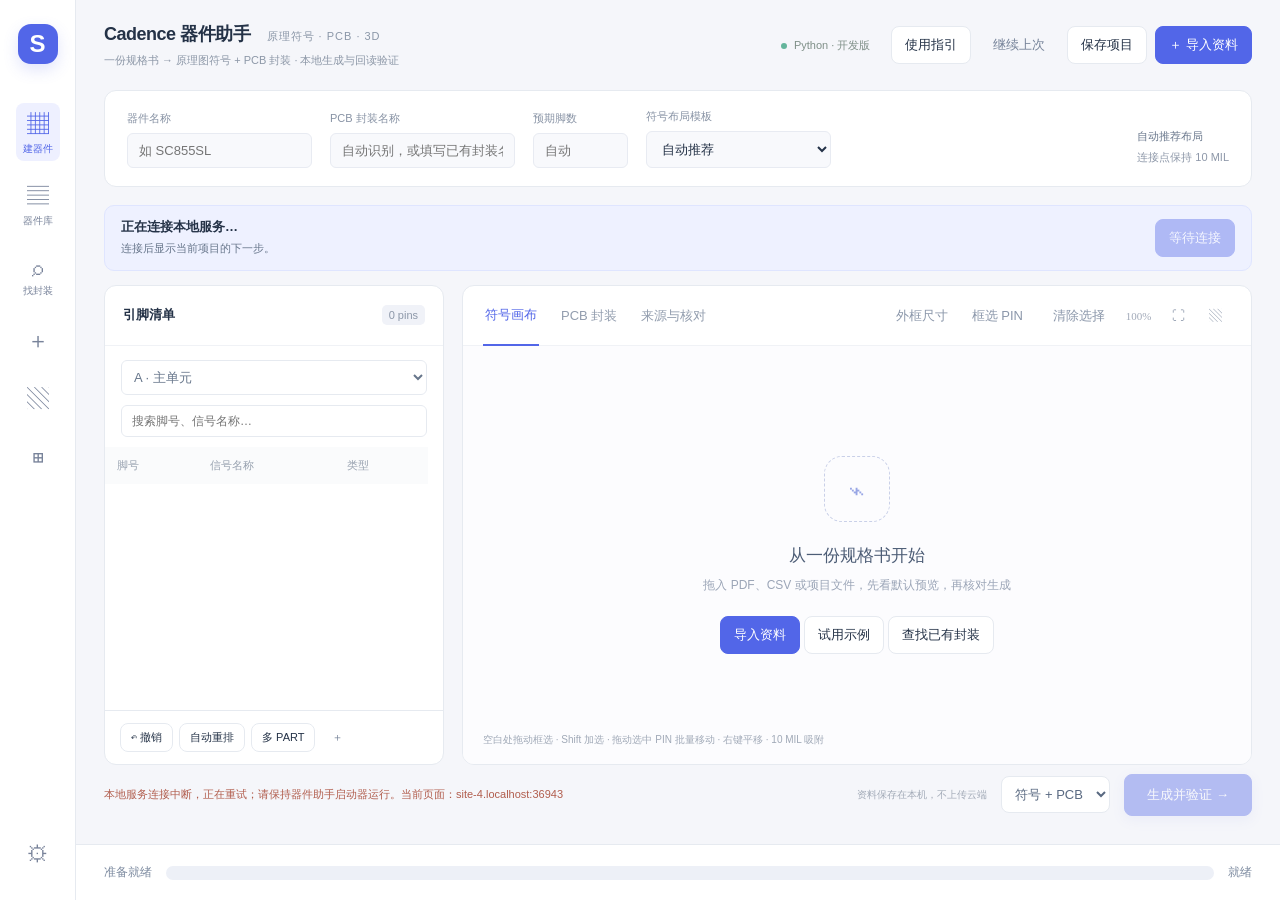
==== commit c5f7bda9: "fix: simplify library navigation and preserve input on failed edits" ====
--- a/orcad-assistant/web/index.html
+++ b/orcad-assistant/web/index.html
@@ -1,6 +1,10 @@
 <!doctype html>
 <html lang="zh-CN"><head><meta charset="utf-8"><meta name="viewport" content="width=device-width,initial-scale=1"><title>Symbol Studio · 器件符号工作台</title>
 <style>
+body.no-pins:not(.library-mode) .parameters,body.no-pins:not(.library-mode) .workspace>aside,body.no-pins:not(.library-mode) .canvas-tools,body.no-pins:not(.library-mode) .footer-right{display:none}body.no-pins:not(.library-mode) .workspace{grid-template-columns:minmax(0,1fr);height:clamp(340px,calc(100vh - 280px),800px)}body.no-pins:not(.library-mode) .stage .hint{display:none}
+
+.rail button:has(small){height:58px;display:flex;flex-direction:column;align-items:center;justify-content:center;gap:3px}.rail button small{font-size:10px;line-height:1.3;white-space:nowrap}body.library-mode[data-catalog='history'] #nav-history{color:var(--blue);background:#eef0ff}body.library-mode[data-catalog='history'] #nav-library{background:transparent;color:#78839a}.rail button:focus-visible,input:focus-visible,select:focus-visible{outline:2px solid #5266e8;outline-offset:3px}.canvas-head{flex-wrap:wrap;height:auto;min-height:60px;gap:12px}.canvas-tools{flex-wrap:wrap}.top-actions{flex-wrap:wrap;justify-content:flex-end}
+
 :root{--ink:#243247;--muted:#8a96a7;--line:#e6eaf0;--blue:#5266e8;--bg:#f5f6fa}*{box-sizing:border-box}body{margin:0;background:var(--bg);color:var(--ink);font:13px "Microsoft YaHei UI","Segoe UI",sans-serif}button,input,select{font:inherit}button{cursor:pointer;border:1px solid var(--line);border-radius:8px;background:white;color:var(--ink);padding:9px 13px;transition:.15s}button:hover{border-color:#bbc4ff;background:#f4f5ff}button:disabled{opacity:.4;cursor:default}.primary{background:var(--blue);color:white;border-color:var(--blue)}.primary:hover{background:#4357da;color:white}.quiet{background:transparent;border-color:transparent;color:#768399}.shell{display:grid;grid-template-columns:76px 1fr;height:100vh;min-height:630px}.rail{background:#fff;border-right:1px solid var(--line);display:flex;align-items:center;flex-direction:column;gap:14px;padding:24px 10px}.logo{display:grid;place-items:center;width:40px;height:40px;border-radius:13px;background:var(--blue);color:white;font-size:24px;font-weight:700;box-shadow:0 6px 15px #5266e82b;margin-bottom:25px}.rail button{font-size:22px;border:0;width:44px;height:44px;padding:6px;color:#78839a}.rail .active{color:var(--blue);background:#eef0ff}.rail .bottom{margin-top:auto}.main{min-height:0;display:flex;flex-direction:column;min-width:0;padding:0 28px}.top{height:90px;display:flex;align-items:center;justify-content:space-between;gap:20px}.brand{font-size:18px;font-weight:700;letter-spacing:-.5px}.brand span{font-size:11px;margin-left:12px;font-weight:400;color:var(--muted);letter-spacing:1px}.subtitle{margin-top:7px;color:#8c97a7;font-size:11px}.top-actions{display:flex;gap:8px;align-items:center}.local{font-size:11px;color:#7e8f87;margin-right:13px}.local:before{content:'';display:inline-block;width:6px;height:6px;border-radius:100%;background:#64b59c;margin-right:7px}.parameters{display:flex;align-items:end;gap:18px;padding:18px 22px;background:white;border:1px solid var(--line);border-radius:12px;margin-bottom:18px}.field{display:flex;flex-direction:column;gap:7px;min-width:0}.field label{font-size:11px;color:#8792a4}.field input,.field select{background:#f8f9fc;border:1px solid #e8ebf2;outline:none;border-radius:6px;padding:9px 11px;color:var(--ink);width:100%}.field input:focus{border-color:#8897f8}.parameters .field{width:185px}.parameters .small{width:95px}.rule{margin-left:auto;color:#8e98a9;font-size:11px;line-height:1.9}.rule strong{font-weight:500;color:#69778c}.workspace{display:grid;grid-template-columns:310px 1fr;gap:18px;flex:1;min-height:0}.panel{min-height:0;background:white;border:1px solid var(--line);border-radius:12px;overflow:hidden;display:flex;flex-direction:column;min-width:0}.panel-head{height:60px;padding:0 18px;display:flex;align-items:center;justify-content:space-between;border-bottom:1px solid #f0f2f6}.panel-head h2{font-size:13px;margin:0}.badge{font:11px "Segoe UI",sans-serif;background:#f0f2f8;color:#8c97a8;padding:4px 7px;border-radius:5px}.filters{display:flex;gap:8px;padding:14px 16px 10px}.filters select{width:100%;border:1px solid var(--line);background:white;border-radius:6px;padding:8px;color:#67768b}.search{margin:0 16px 10px;border:1px solid var(--line);padding:8px 10px;border-radius:6px;outline:none;width:calc(100% - 32px);font-size:12px}.table-wrap{overflow:auto;flex:1}table{border-collapse:collapse;width:100%;font-size:11px}th{text-align:left;color:#97a1af;background:#fafbfc;font-weight:400;position:sticky;top:0;padding:11px 12px}td{padding:10px 12px;border-bottom:1px solid #f5f6f9;font-family:Consolas,"Microsoft YaHei UI",monospace}tr:hover td{background:#f5f6ff;cursor:pointer}tr.issue td{background:#fffaf0}td:nth-child(2){max-width:138px;overflow:hidden;text-overflow:ellipsis;white-space:nowrap}.type{font-size:9px;padding:3px 5px;background:#f0f3fb;color:#8791ae;border-radius:4px}.list-bottom{padding:12px 15px;border-top:1px solid var(--line);display:flex;gap:6px}.list-bottom button{font-size:11px;padding:6px 10px}.canvas-head{height:60px;display:flex;align-items:center;padding:0 20px;border-bottom:1px solid #f0f2f6;gap:20px}.tab{border:none;border-radius:0;height:60px;padding:0 2px;color:#929dae;background:none}.tab.selected{color:var(--blue);border-bottom:2px solid var(--blue)}.canvas-tools{margin-left:auto;display:flex;gap:6px;align-items:center}.canvas-tools button{border:0;color:#8b97aa;padding:6px 9px}.zoom-label{font:11px Consolas;color:#a1a9b8;min-width:37px;text-align:center}.stage{position:relative;flex:1;min-height:0;background-color:#fcfcfe;background-image:radial-gradient(#dde2ed .7px,transparent .7px);background-size:16px 16px;overflow:hidden;touch-action:none}.stage svg{position:absolute;inset:0;width:100%;height:100%;display:block;user-select:none}.stage .hint{position:absolute;bottom:17px;left:20px;color:#a0a9b7;font-size:10px;pointer-events:none}.empty{position:absolute;inset:0;display:flex;flex-direction:column;justify-content:center;align-items:center;color:#9ba5b7}.empty-icon{width:66px;height:66px;border:1px dashed #c9d0e8;border-radius:18px;display:grid;place-items:center;font-size:30px;color:#98a6e5;margin-bottom:22px}.empty h2{font-size:17px;font-weight:500;color:#4d5d76;margin:0 0 10px}.empty p{font-size:12px;margin:0 0 22px}.review{padding:18px;overflow:auto;flex:1;display:none}.issue-card{padding:14px;border:1px solid #eee9dc;background:#fffcf6;border-radius:8px;margin-bottom:10px;line-height:1.8}.issue-card button{font-size:11px;margin-top:9px}.footer{height:60px;display:flex;align-items:center;justify-content:space-between;gap:20px}.status{font-size:11px;color:#8e99a9;white-space:nowrap;overflow:hidden;text-overflow:ellipsis}.status.error{color:#b15d4d}.footer-right{display:flex;align-items:center;gap:14px}.footnote{font-size:10px;color:#a2aab7}.build{padding:11px 22px;box-shadow:0 4px 12px #5266e824}.busybar{height:2px;background:linear-gradient(90deg,transparent,#7685ef,transparent);position:fixed;top:0;left:0;width:100%;animation:pulse 1s infinite;display:none}@keyframes pulse{50%{opacity:.25}}dialog{border:1px solid var(--line);border-radius:16px;box-shadow:0 24px 90px #26345433;padding:28px;width:470px;color:var(--ink)}dialog::backdrop{background:#26345444;backdrop-filter:blur(3px)}dialog h2{font-size:18px;margin:0 0 10px}dialog p{color:#8994a6;line-height:1.8;font-size:12px}dialog .field{margin:13px 0}dialog .actions{display:flex;justify-content:flex-end;gap:8px;margin-top:22px}.toast{position:fixed;bottom:78px;left:50%;transform:translateX(-50%);background:#26344a;color:white;padding:12px 22px;border-radius:9px;box-shadow:0 8px 28px #24324722;max-width:70%;white-space:pre-wrap;z-index:9;display:none}.source{white-space:pre-wrap;font-size:11px;background:#f7f8fb;padding:12px;border-radius:8px;color:#748198;max-height:190px;overflow:auto}.drop-active{outline:2px dashed var(--blue);outline-offset:-5px}@media(max-width:1100px){.main{padding:0 15px}.workspace{grid-template-columns:265px 1fr}.rule,.brand span,.local{display:none}.parameters{gap:10px}.parameters .field{width:155px}.footnote{display:none}}@media(max-width:800px){.shell{grid-template-columns:55px 1fr}.rail{padding:20px 5px}.workspace{grid-template-columns:220px 1fr}.top{height:75px}.parameters{flex-wrap:wrap;padding:12px}.brand{font-size:15px}.parameters .field{width:130px}.main{padding:0 10px}.top-actions button{font-size:11px;padding:7px}.top-actions{gap:4px}}
 
 /* Keep long pin tables inside a bounded workspace. */
@@ -21,10 +25,10 @@
 .workflow-guide.ready{background:#eef8f3;border-color:#d6eadf}.workflow-guide button{flex-shrink:0}.usage-dialog{width:min(620px,calc(100vw - 32px));max-height:85vh;overflow:auto}.usage-card{padding:12px 14px;margin:10px 0;border:1px solid var(--line);border-radius:9px}.usage-card p{margin:6px 0 0;color:#64748b}.usage-dialog a{color:#5266e8}.usage-dialog summary{cursor:pointer;color:#64748b}
 .pcb-parameter-group{padding:10px 12px;border:1px solid var(--line);border-radius:8px}.pcb-parameter-group summary{font-weight:600}.workspace{height:clamp(280px,calc(100vh - 420px),620px)}
 body.library-mode .workflow-guide{display:none}@media(max-width:800px){.workflow-guide{gap:8px;padding:10px}.workflow-guide button{padding:8px}.workflow-guide .quiet{display:none}}
-</style><link rel="stylesheet" href="/library.css"></head><body><div class="busybar" id="busybar"></div><div class="shell"><nav class="rail"><div class="logo">S</div><button id="nav-editor" class="active" title="器件编辑" onclick="editorPage()">▦</button><button id="nav-library" title="器件库" onclick="libraryPage()">▤</button><button id="nav-history" title="历史封装检索" onclick="historyPage()">⌕</button><button title="导入资料" onclick="pick('import')">＋</button><button title="参考截图" onclick="pick('reference')">▧</button><button title="多 PART 管理" onclick="partsDialog()">⊞</button><button class="bottom" title="环境设置" onclick="environmentDialog()">⚙</button></nav><main class="main"><header class="top"><div><div class="brand">Symbol Studio <span>器件符号工作台</span></div><div class="subtitle">一份规格书 → 原理图符号 + PCB 封装 · 本地生成与回读验证</div></div><div class="top-actions"><span class="local" title="当前界面版本">Python · 开发版</span><button onclick="usageGuide()">使用指引</button><button class="quiet" onclick="resume()">继续上次</button><button onclick="downloadProject()">保存项目</button><button class="primary" onclick="pick('import')">＋ 导入资料</button></div></header>
+</style><link rel="stylesheet" href="/library.css"></head><body><div class="busybar" id="busybar"></div><div class="shell"><nav class="rail"><div class="logo">S</div><button id="nav-editor" class="active" title="器件编辑" onclick="editorPage()"><span aria-hidden="true">▦</span><small>建器件</small></button><button id="nav-library" title="器件库" onclick="libraryPage()"><span aria-hidden="true">▤</span><small>器件库</small></button><button id="nav-history" title="历史封装检索" onclick="historyPage()"><span aria-hidden="true">⌕</span><small>找封装</small></button><button title="导入资料" onclick="pick('import')">＋</button><button title="参考截图" onclick="pick('reference')">▧</button><button title="多 PART 管理" onclick="partsDialog()">⊞</button><button class="bottom" title="环境设置" onclick="environmentDialog()">⚙</button></nav><main class="main"><header class="top"><div><div class="brand">Cadence 器件助手 <span>原理符号 · PCB · 3D</span></div><div class="subtitle">一份规格书 → 原理图符号 + PCB 封装 · 本地生成与回读验证</div></div><div class="top-actions"><span class="local" title="当前界面版本">Python · 开发版</span><button onclick="usageGuide()">使用指引</button><button class="quiet" onclick="resume()">继续上次</button><button onclick="downloadProject()">保存项目</button><button class="primary" onclick="pick('import')">＋ 导入资料</button></div></header>
 <section id="catalog" class="catalog"></section><section class="parameters"><div class="field"><label>器件名称</label><input id="device" placeholder="如 SC855SL" onchange="metadata()"></div><div class="field"><label>PCB 封装名称</label><input id="footprint" placeholder="自动识别，或填写已有封装名" onchange="metadata()"></div><div class="field small"><label>预期脚数</label><input id="expected" type="number" min="1" placeholder="自动" onchange="metadata()"></div><div class="field"><label>符号布局模板</label><select id="profile" onchange="metadata(true)"><option value="auto">自动推荐</option><option value="sensor">图像传感器</option><option value="power">电源管理</option><option value="generic">通用 IC</option><option value="simple">按脚号排列</option><option value="connector">连接器 · 奇左偶右</option></select></div><div class="rule" id="layout-rule"><strong>自动推荐布局</strong><br>连接点保持 10 MIL</div></section>
 <section class="workflow-guide" id="workflow-guide" aria-label="下一步操作"><div class="workflow-copy"><strong id="workflow-title">正在连接本地服务…</strong><span id="workflow-detail">连接后显示当前项目的下一步。</span></div><button class="primary" id="workflow-next" onclick="workflowNext()" disabled>等待连接</button></section><section class="workspace"><aside class="panel"><div class="panel-head"><h2>引脚清单</h2><span class="badge" id="count">0 pins</span></div><div class="filters"><select id="part" onchange="activePart=this.value;fit();render()"><option>A · 主单元</option></select></div><input class="search" id="search" placeholder="搜索脚号、信号名称…" oninput="renderTable()"><div class="table-wrap"><table><thead><tr><th>脚号</th><th>信号名称</th><th>类型</th></tr></thead><tbody id="pins"></tbody></table></div><div class="list-bottom"><button onclick="act({action:'undo'})">↶ 撤销</button><button onclick="act({action:'relayout'})">自动重排</button><button onclick="partsDialog()">多 PART</button><button class="quiet" title="新建项目" onclick="newProject()">＋</button></div></aside>
-<div class="panel"><div class="canvas-head"><button class="tab selected" id="canvas-tab" onclick="tab(false)">符号画布</button><button class="tab" id="pcb-tab" onclick="pcbTab()">PCB 封装</button><button class="tab" id="review-tab" onclick="tab(true)">来源与核对 <span id="issue-count"></span></button><div class="canvas-tools"><button title="输入外框宽高（10 MIL 格点）" onclick="symbolFrameDialog()">外框尺寸</button><button id="symbol-select-tool" title="框选多个 PIN；空白处也可直接框选" onclick="marqueeMode=!marqueeMode;this.classList.toggle('primary',marqueeMode)">框选 PIN</button><span id="pin-selection-count" style="font-size:11px;color:#5266e8"></span><button title="清除框选（Esc）" onclick="selectedPins.clear();draw()">清除选择</button><span class="zoom-label" id="zoom">100%</span><button title="适应窗口" onclick="fit();draw()">⛶</button><button title="参考截图调整" onclick="pick('reference')">▧</button></div></div><div class="stage" id="stage"><svg id="svg" xmlns="http://www.w3.org/2000/svg"></svg><div class="empty" id="empty"><div class="empty-icon">⌁</div><h2>从一份规格书开始</h2><p>拖入 PDF、CSV 或项目文件，自动生成默认布局</p><div><button class="primary" onclick="pick('import')">导入资料</button> <button onclick="act({action:'demo'})">示例体验</button></div></div><div class="hint">空白处拖动框选 · Shift 加选 · 拖动选中 PIN 批量移动 · 右键平移 · 10 MIL 吸附</div></div><div class="review" id="review"></div><div class="pcb" id="pcb"></div></div></section><footer class="footer"><div class="status" id="status">准备就绪 · 导入资料或打开示例</div><div class="footer-right"><span class="footnote" id="source-name">资料保存在本机，不上传云端</span><select id="build-mode" aria-label="生成内容" title="生成内容" onchange="renderWorkflow()"><option value="build-all">符号 + PCB</option><option value="build">仅符号 OLB</option></select><button id="download" style="display:none" onclick="downloadResult()">下载结果</button><button class="primary build" id="build" onclick="requestBuild()" disabled>生成并验证 →</button></div></footer></main></div><div id="task-progress" class="task-progress" role="progressbar" aria-label="任务进度" aria-valuemin="0" aria-valuemax="100" aria-valuenow="0"><span id="task-progress-label" class="task-progress-label">准备就绪</span><div class="task-progress-track"><div id="task-progress-bar" class="task-progress-bar"></div></div><span id="task-progress-value">就绪</span></div><input type="file" id="file" hidden><dialog id="dialog"></dialog><div class="toast" id="toast"></div>
+<div class="panel"><div class="canvas-head"><button class="tab selected" id="canvas-tab" onclick="tab(false)">符号画布</button><button class="tab" id="pcb-tab" onclick="pcbTab()">PCB 封装</button><button class="tab" id="review-tab" onclick="tab(true)">来源与核对 <span id="issue-count"></span></button><div class="canvas-tools"><button title="输入外框宽高（10 MIL 格点）" onclick="symbolFrameDialog()">外框尺寸</button><button id="symbol-select-tool" title="框选多个 PIN；空白处也可直接框选" onclick="marqueeMode=!marqueeMode;this.classList.toggle('primary',marqueeMode)">框选 PIN</button><span id="pin-selection-count" style="font-size:11px;color:#5266e8"></span><button title="清除框选（Esc）" onclick="selectedPins.clear();draw()">清除选择</button><span class="zoom-label" id="zoom">100%</span><button title="适应窗口" onclick="fit();draw()">⛶</button><button title="参考截图调整" onclick="pick('reference')">▧</button></div></div><div class="stage" id="stage"><svg id="svg" xmlns="http://www.w3.org/2000/svg"></svg><div class="empty" id="empty"><div class="empty-icon">⌁</div><h2>从一份规格书开始</h2><p>拖入 PDF、CSV 或项目文件，先看默认预览，再核对生成</p><div><button class="primary" onclick="pick('import')">导入资料</button> <button onclick="act({action:'demo'})">试用示例</button> <button onclick="historyPage()">查找已有封装</button></div></div><div class="hint">空白处拖动框选 · Shift 加选 · 拖动选中 PIN 批量移动 · 右键平移 · 10 MIL 吸附</div></div><div class="review" id="review"></div><div class="pcb" id="pcb"></div></div></section><footer class="footer"><div class="status" id="status">准备就绪 · 导入资料或打开示例</div><div class="footer-right"><span class="footnote" id="source-name">资料保存在本机，不上传云端</span><select id="build-mode" aria-label="生成内容" title="生成内容" onchange="renderWorkflow()"><option value="build-all">符号 + PCB</option><option value="build">仅符号 OLB</option></select><button id="download" style="display:none" onclick="downloadResult()">下载结果</button><button class="primary build" id="build" onclick="requestBuild()" disabled>生成并验证 →</button></div></footer></main></div><div id="task-progress" class="task-progress" role="progressbar" aria-label="任务进度" aria-valuemin="0" aria-valuemax="100" aria-valuenow="0"><span id="task-progress-label" class="task-progress-label">准备就绪</span><div class="task-progress-track"><div id="task-progress-bar" class="task-progress-bar"></div></div><span id="task-progress-value">就绪</span></div><input type="file" id="file" hidden><dialog id="dialog"></dialog><div class="toast" id="toast"></div>
 <script src="/pcb-preview.js"></script><script src="/library.js"></script><script src="/model3d.js"></script><script src="/history.js"></script>
 <script>
 // Embedded into index.html by the local improvement script; no network dependency.
@@ -72,8 +76,8 @@
 function toast(s){$('toast').textContent=s;$('toast').style.display='block';clearTimeout(toastTimer);toastTimer=setTimeout(()=>$('toast').style.display='none',6500)}
 async function api(path,data){let r=await fetch(path,{method:data?'POST':'GET',headers:{'X-Workspace-Token':TOKEN,'Content-Type':'application/json'},body:data?JSON.stringify(data):undefined});let j=await r.json();if(r.status===403&&!data){location.reload();throw Error('服务已重启，正在重新连接')}if(!r.ok)throw Error(j.error||'请求失败');return j}
 async function act(data){if(requestBusy){toast('正在保存，请稍候');return false}requestBusy=true;try{state=await api('/api/action',data);lastBusy=!!state.job.busy;if(['new','resume','demo','undo','library-open'].includes(data.action))$('pcb').dataset.dirty='false';render();return true}catch(e){toast(e.message);return false}finally{requestBusy=false}}
-async function refresh(){try{let wasEmpty=!state,reconnected=connectionLost;let s=await api('/api/state');let completed=lastBusy&&!s.job.busy;lastBusy=s.job.busy;state=s;connectionLost=false;if(completed&&!s.job.error&&importPending)$('pcb').dataset.dirty='false';if(s.job.busy||completed||!view||reconnected)render();if(wasEmpty&&location.hash==='#pcb')pcbTab();if(wasEmpty&&location.hash==='#library')libraryPage();if(wasEmpty&&location.hash==='#history')historyPage();if(completed&&document.body.classList.contains('library-mode')){if(document.body.dataset.catalog==='history')historyPage(true);else loadLibrary()}if(completed){if(s.job.error)toast(s.job.error);else if(s.project.generated?.library_error)toast(s.project.generated.library_error);else if(importPending){fit();draw();if(Object.keys(s.project.parts).length===1)partsDialog(true)}importPending=false;if(s.reference)referenceDialog()}}catch(e){connectionLost=true;$('status').classList.add('error');$('status').textContent='本地服务连接中断，正在重试；请保持器件助手启动器运行。当前页面：'+location.host}setTimeout(refresh,900)}
-function render(){if(!state)return;let p=state.project;for(let [id,key] of [['device','device'],['footprint','footprint'],['expected','expected_count'],['profile','profile']])if(document.activeElement!==$(id))$(id).value=p[key]??'';let parts=Object.keys(p.parts);if(!parts.includes(activePart))activePart=parts[0]||'A';$('part').innerHTML=parts.map(k=>`<option value="${esc(k)}">${esc(k)} · ${esc(p.parts[k])}</option>`).join('');$('part').value=activePart;$('count').textContent=p.pins.length+' pins';$('issue-count').textContent=state.issues.length?`(${state.issues.length})`:'';$('build').disabled=state.job.busy||!p.pins.length;$('build').title=state.issues.length?state.issues[0].text:!p.footprint?'请填写 PCB 封装名称':'生成 OLB 并逐脚回读验证';$('busybar').style.display=state.job.busy?'block':'none';$('status').classList.toggle('error',!!state.job.error);$('status').textContent=state.job.error|| (state.job.busy?state.job.message:state.issues.length?`${p.pins.length} 个引脚 · ${state.issues.length} 项待核对 · 修改自动保存`:state.job.message);$('source-name').textContent=p.sources.length?p.sources.map(s=>s.path.split(/[\\/]/).pop()).join(' · '):'资料保存在本机，不上传云端';renderLayoutTemplate();renderTable();renderIssues();renderPCB();draw();renderProgress();renderWorkflow();$('download').style.display=p.generated?.olb?'inline-block':'none'}
+async function refresh(){try{let wasEmpty=!state,reconnected=connectionLost;let s=await api('/api/state');let completed=lastBusy&&!s.job.busy;lastBusy=s.job.busy;state=s;connectionLost=false;if(completed&&!s.job.error&&importPending)$('pcb').dataset.dirty='false';if(s.job.busy||completed||!view||reconnected)render();if(wasEmpty&&location.hash==='#pcb')pcbTab();if(wasEmpty&&location.hash==='#library')libraryPage();if(wasEmpty&&location.hash==='#history')historyPage();if(completed&&document.body.classList.contains('library-mode')){if(document.body.dataset.catalog==='history')historyPage(true);else loadLibrary()}if(completed){if(s.job.error)toast(s.job.error);else if(s.project.generated?.library_error)toast(s.project.generated.library_error);else if(importPending){fit();draw();toast('默认布局已生成，可直接调整；需要拆分时点击“多 PART”')}importPending=false;if(s.reference)referenceDialog()}}catch(e){connectionLost=true;$('status').classList.add('error');$('status').textContent='本地服务连接中断，正在重试；请保持器件助手启动器运行。当前页面：'+location.host}setTimeout(refresh,900)}
+function render(){if(!state)return;let p=state.project;document.body.classList.toggle('no-pins',!p.pins.length);for(let [id,key] of [['device','device'],['footprint','footprint'],['expected','expected_count'],['profile','profile']])if(document.activeElement!==$(id))$(id).value=p[key]??'';let parts=Object.keys(p.parts);if(!parts.includes(activePart))activePart=parts[0]||'A';$('part').innerHTML=parts.map(k=>`<option value="${esc(k)}">${esc(k)} · ${esc(p.parts[k])}</option>`).join('');$('part').value=activePart;$('count').textContent=p.pins.length+' pins';$('issue-count').textContent=state.issues.length?`(${state.issues.length})`:'';$('build').disabled=state.job.busy||!p.pins.length;$('build').title=state.issues.length?state.issues[0].text:!p.footprint?'请填写 PCB 封装名称':'生成 OLB 并逐脚回读验证';$('busybar').style.display=state.job.busy?'block':'none';$('status').classList.toggle('error',!!state.job.error);$('status').textContent=state.job.error|| (state.job.busy?state.job.message:state.issues.length?`${p.pins.length} 个引脚 · ${state.issues.length} 项待核对 · 修改自动保存`:state.job.message);$('source-name').textContent=p.sources.length?p.sources.map(s=>s.path.split(/[\\/]/).pop()).join(' · '):'资料保存在本机，不上传云端';renderLayoutTemplate();renderTable();renderIssues();renderPCB();draw();renderProgress();renderWorkflow();$('download').style.display=p.generated?.olb?'inline-block':'none'}
 function renderTable(){if(!state)return;let term=$('search').value.toLowerCase(),bad=new Set(state.issues.map(i=>i.pin));$('pins').innerHTML=state.project.pins.filter(p=>(p.part||'A')===activePart&&`${p.id} ${p.name}`.toLowerCase().includes(term)).map(p=>`<tr class="${bad.has(p.id)?'issue':''}" data-pin="${esc(p.id)}"><td>${esc(p.id)}</td><td title="${esc(p.name)}">${esc(p.name)}</td><td><span class="type">${esc(p.type||'待定')}</span></td></tr>`).join('');$('pins').querySelectorAll('tr').forEach(r=>r.onclick=()=>editDialog(r.dataset.pin))}
 function renderIssues(){$('review').innerHTML=state.issues.length?state.issues.map((i,n)=>`<div class="issue-card">${esc(i.text)}<br><button data-issue="${n}">${i.blocking?'编辑修正':'已核对，确认此项'}</button></div>`).join(''):'<div class="empty-icon">✓</div><h3>符号引脚检查通过</h3><p>仅符号 OLB 可直接生成；联合生成还需在“PCB 封装”页确认尺寸、方向和工艺参数。</p><button onclick="pcbTab()">查看 PCB 参数</button>';if(state.project.generated)$('review').innerHTML+=`<div class="issue-card">${state.project.generated.warning?esc(state.project.generated.warning):state.project.generated.report?.pcb?'符号 + PCB 已生成并通过毫米物理尺寸回读验证':'OLB 已生成并通过回读验证'}<div class="source">${esc(state.project.generated.olb)}</div></div>`;$('review').querySelectorAll('[data-issue]').forEach(b=>b.onclick=()=>{let i=state.issues[+b.dataset.issue];i.blocking?i.pin?editDialog(i.pin):toast(i.text):act({action:'confirm',key:i.key})})}
 function tab(review){$('pcb').style.display='none';$('pcb-tab').classList.remove('selected');$('review').style.display=review?'block':'none';$('stage').style.display=review?'none':'block';$('canvas-tab').classList.toggle('selected',!review);$('review-tab').classList.toggle('selected',review);if(!review)draw()}
@@ -171,14 +175,17 @@
 async function savePCB(confirming){try{let old=state.project.pcb?.spec||{},val=k=>$('pcb-'+k).value.trim(),num=k=>{if(!val(k)){let input=$('pcb-'+k);for(let el=input.parentElement;el;el=el.parentElement)if(el.tagName==='DETAILS')el.open=true;input.focus();throw Error('请填写 '+pcbFields.find(x=>x[0]===k)[1])};let n=Number(val(k));if(!Number.isFinite(n))throw Error('尺寸无效');return n};let w=num('w'),h=num('h'),px=num('px'),py=num('py'),cx=num('cx'),cy=num('cy'),rows=val('rows').toUpperCase(),cols=num('cols'),rowPitch=val('rowpitch')?val('rowpitch').split(/[,，\s]+/).map(Number):Array(rows.length-1).fill(py);if(rowPitch.length!==rows.length-1||rowPitch.some(x=>!Number.isFinite(x)||x<=0))throw Error('Y 方向逐行间距须有 '+(rows.length-1)+' 个正数');let rowSpan=rowPitch.reduce((a,b)=>a+b,0);let spec={...old,name:val('name'),descr:'CSP/BGA top view; mm',body:[w,h],pitch:[px,py],row_pitch_y:rowPitch,rows,cols,missing:val('missing').split(/[,，\s]+/).filter(Boolean),edge:{left_to_col1:w/2+cx-(cols-1)*px/2,right_to_colN:w/2-cx-(cols-1)*px/2,top_to_rowA:(h-rowSpan)/2-cy,bottom_to_rowN:(h-rowSpan)/2+cy},centers:{BGA:[cx,cy],OPT:[num('ox'),num('oy')]},ball_dia:num('ball'),pad_dia:num('pad'),mask_margin:num('mask'),paste_dia:num('paste'),courtyard_excess:num('court'),height_max:num('z'),height_min:old.height_min||0,kicad_version:6};if(confirming&&!$('pcb-confirm').checked){toast('请先勾选参数核对与工艺确认');return}if(!await act({action:'pcb',spec,confirmed:confirming}))return false;$('pcb').dataset.dirty='false';document.activeElement.blur();renderPCB();renderWorkflow();toast(confirming?'参数已确认，可以生成':'已保存修改并更新预览');return true}catch(e){toast(e.message);return false}}
 function downloadResult(){downloadDesignDialog()}
 
+window.addEventListener('beforeunload',e=>{if($('pcb')?.dataset.dirty==='true'){e.preventDefault();e.returnValue=''}});
 function metadata(relayout=false){act({action:'metadata',device:$('device').value,footprint:$('footprint').value,expected_count:$('expected').value,profile:$('profile').value,relayout})}
 function dialog(html){$('dialog').classList.remove('usage-dialog');$('dialog').innerHTML=html;$('dialog').showModal()}function closeDialog(){$('dialog').close()}
-function partsDialog(imported=false){dialog(`<h2>${imported?'默认单 PART 布局已生成':'多 PART 管理'}</h2><p>先按默认规则生成完整布局。复杂器件可选择按功能拆分，所有 PART 共用一个物理封装。</p><div class="field"><label>每个 PART 建议最多引脚数</label><input type="number" id="maximum" min="8" max="500" value="64"></div><div class="actions"><button onclick="closeDialog()">${imported?'保留单 PART':'取消'}</button>${imported?'':'<button onclick="act({action:\'merge\'});closeDialog()">合并单 PART</button>'}<button class="primary" onclick="act({action:'split',maximum:$('maximum').value});closeDialog()">按功能拆分</button></div>`)}
-function editDialog(id){let p=state.project.pins.find(p=>p.id===id);if(!p)return;dialog(`<h2>${esc(p.id)} · 编辑引脚</h2><div class="field"><label>信号名称</label><input id="pin-name" value="${esc(p.name)}"></div><div class="field"><label>电气类型</label><select id="pin-type"><option value="">请选择</option>${['PWR','GND','NC','IN','OUT','IO','ANA','PASS'].map(t=>`<option ${t===p.type?'selected':''}>${t}</option>`).join('')}</select></div><div class="field"><label>位置</label><select id="pin-side">${Object.entries({TOP:'上 · 电源',BOT:'下 · GND',LEFT:'左 · 控制',RIGHT:'右 · MIPI'}).map(([k,v])=>`<option value="${k}" ${k===p.side?'selected':''}>${v}</option>`).join('')}</select></div><div class="field"><label>所属 PART</label><select id="pin-part">${Object.keys(state.project.parts).map(k=>`<option ${k===(p.part||'A')?'selected':''}>${esc(k)}</option>`).join('')}</select></div><div class="source">来源页码：${esc(p.page||'—')}\n${esc(p.raw||'手工录入')}</div><div class="actions"><button onclick="closeDialog()">取消</button><button class="primary" id="pin-save">保存修改</button></div>`);$('pin-save').onclick=async()=>{await act({action:'edit',id,values:{name:$('pin-name').value,type:$('pin-type').value,side:$('pin-side').value,part:$('pin-part').value}});closeDialog()}}
-function referenceDialog(){let r=state.reference.result;dialog(`<h2>截图布局识别完成</h2><p>匹配 ${r.matched} 个引脚，未匹配 ${r.unmatched} 个。${esc(r.note)}</p><p>只调整当前 PART 的位置与顺序，不修改脚号和名称。</p><div class="actions"><button onclick="closeDialog()">暂不应用</button><button class="primary" onclick="act({action:'apply-reference'});closeDialog()">应用到当前 PART</button></div>`)}
+function partsDialog(imported=false){dialog(`<h2>${imported?'默认单 PART 布局已生成':'多 PART 管理'}</h2><p>先按默认规则生成完整布局。复杂器件可选择按功能拆分，所有 PART 共用一个物理封装。</p><div class="field"><label>每个 PART 建议最多引脚数</label><input type="number" id="maximum" min="8" max="500" value="64"></div><div class="actions"><button onclick="closeDialog()">${imported?'保留单 PART':'取消'}</button>${imported?'':'<button onclick="saveParts(\'merge\')">合并单 PART</button>'}<button class="primary" onclick="saveParts('split')">按功能拆分</button></div>`)}
+async function saveParts(action){if(await act({action,...(action==='split'?{maximum:$('maximum').value}:{})}))closeDialog()}
+function editDialog(id){let p=state.project.pins.find(p=>p.id===id);if(!p)return;dialog(`<h2>${esc(p.id)} · 编辑引脚</h2><div class="field"><label>信号名称</label><input id="pin-name" value="${esc(p.name)}"></div><div class="field"><label>电气类型</label><select id="pin-type"><option value="">请选择</option>${['PWR','GND','NC','IN','OUT','IO','ANA','PASS'].map(t=>`<option ${t===p.type?'selected':''}>${t}</option>`).join('')}</select></div><div class="field"><label>位置</label><select id="pin-side">${Object.entries({TOP:'上侧',BOT:'下侧',LEFT:'左侧',RIGHT:'右侧'}).map(([k,v])=>`<option value="${k}" ${k===p.side?'selected':''}>${v}</option>`).join('')}</select></div><div class="field"><label>所属 PART</label><select id="pin-part">${Object.keys(state.project.parts).map(k=>`<option ${k===(p.part||'A')?'selected':''}>${esc(k)}</option>`).join('')}</select></div><div class="source">来源页码：${esc(p.page||'—')}\n${esc(p.raw||'手工录入')}</div><div class="actions"><button onclick="closeDialog()">取消</button><button class="primary" id="pin-save">保存修改</button></div>`);$('pin-save').onclick=async()=>{if(await act({action:'edit',id,values:{name:$('pin-name').value,type:$('pin-type').value,side:$('pin-side').value,part:$('pin-part').value}}))closeDialog()}}
+function referenceDialog(){let r=state.reference.result;dialog(`<h2>截图布局识别完成</h2><p>匹配 ${r.matched} 个引脚，未匹配 ${r.unmatched} 个。${esc(r.note)}</p><p>只调整当前 PART 的位置与顺序，不修改脚号和名称。</p><div class="actions"><button onclick="closeDialog()">暂不应用</button><button class="primary" onclick="applyReferenceLayout()">应用到当前 PART</button></div>`)}
+async function applyReferenceLayout(){if(await act({action:'apply-reference'}))closeDialog()}
 function environmentDialog(){dialog(`<h2>OrCAD 本机环境</h2><p>首次使用时设置本机 Cadence 路径。导入和预览不需要这些路径；原生生成需要。</p>${Object.entries(state.environment).map(([k,v])=>`<div class="field"><label>${esc({allegro:'Allegro 程序（allegro.exe，用于 PCB）',tclsh:'OrCAD Tcl 解释器（tclsh84.exe）',dll:'Capture 数据库组件（orDb_Dll_Tcl.dll）',bin:'Cadence 工具目录（bin）',src_lib:'符号源库（MiscLinear.olb）',src_part:'源库器件名称（例如 LM555）'}[k]||k)}</label><input data-env="${esc(k)}" value="${esc(v)}"></div>`).join('')}<div class="actions"><button onclick="closeDialog()">取消</button><button class="primary" id="env-save">保存设置</button></div>`);$('env-save').onclick=async()=>{let values={};$('dialog').querySelectorAll('[data-env]').forEach(e=>values[e.dataset.env]=e.value);if(await act({action:'environment',values}))closeDialog()}}
 function pick(kind){if(!state){toast('本地服务尚未连接，请先启动符号助手，再刷新页面');return}$('file').accept=kind==='reference'?'.png,.jpg,.jpeg,.bmp,.webp':'.pdf,.csv,.json';$('file').onchange=()=>{if($('file').files[0])upload($('file').files[0],kind);$('file').value=''};$('file').click()}
-async function upload(file,kind='import'){if(!state){toast('本地服务未连接，请重新启动启动器并刷新页面');return}if(state.job.busy){toast('请等待当前任务完成');return}if(file.size>60*1024*1024){toast('请导入小于 60 MB 的文件');return}let reader=new FileReader();reader.onload=async()=>{if(kind==='import')importPending=true;const request={action:kind,name:file.name,content:reader.result.split(',')[1],part:activePart};await act(request);lastBusy=!!state.job.busy;if(kind==='import'&&file.name.toLowerCase().endsWith('.pdf')){while(state.job.busy){await new Promise(r=>setTimeout(r,600));state=await api('/api/state')}if(state.job.error?.includes('规格书包含多个引脚封装版本')){dialog('<h2>选择规格书封装版本</h2><p>这份规格书包含多个引脚表，必须分别处理。</p><div class="actions"><button id="pkg-csp">CSP</button><button id="pkg-plcc">PLCC</button></div>');for(const pkg of ['CSP','PLCC'])$('pkg-'+pkg.toLowerCase()).onclick=async()=>{closeDialog();await act({...request,package:pkg});lastBusy=!!state.job.busy}}}};reader.readAsDataURL(file)}
+async function upload(file,kind='import'){if(!state){toast('本地服务未连接，请重新启动启动器并刷新页面');return}if(state.job.busy){toast('请等待当前任务完成');return}if(file.size>60*1024*1024){toast('请导入小于 60 MB 的文件');return}let reader=new FileReader();reader.onload=async()=>{if(kind==='import')importPending=true;const request={action:kind,name:file.name,content:reader.result.split(',')[1],part:activePart};if(!await act(request)){if(kind==='import')importPending=false;return}lastBusy=!!state.job.busy;if(kind==='import'&&file.name.toLowerCase().endsWith('.pdf')){while(state.job.busy){await new Promise(r=>setTimeout(r,600));state=await api('/api/state')}if(state.job.error?.includes('规格书包含多个引脚封装版本')){dialog('<h2>选择规格书封装版本</h2><p>这份规格书包含多个引脚表，必须分别处理。</p><div class="actions"><button id="pkg-csp">CSP</button><button id="pkg-plcc">PLCC</button></div>');for(const pkg of ['CSP','PLCC'])$('pkg-'+pkg.toLowerCase()).onclick=async()=>{closeDialog();await act({...request,package:pkg});lastBusy=!!state.job.busy}}}};reader.onerror=()=>{importPending=false;toast('文件读取失败，请检查文件是否可访问，再重新导入')};reader.readAsDataURL(file)}
 document.body.ondragover=e=>{e.preventDefault();$('stage').classList.add('drop-active')};document.body.ondragleave=e=>{if(!e.relatedTarget)$('stage').classList.remove('drop-active')};document.body.ondrop=e=>{e.preventDefault();$('stage').classList.remove('drop-active');let file=e.dataTransfer.files[0];if(file)upload(file,/\.(png|jpe?g|bmp|webp)$/i.test(file.name)?'reference':'import')};
 async function downloadProject(){if(!state)return;if($('pcb').dataset.dirty==='true'&&!await savePCB(false))return;let blob=new Blob([JSON.stringify(state.project,null,2)],{type:'application/json'}),a=document.createElement('a');a.href=URL.createObjectURL(blob);a.download=(state.project.device||'project')+'.json';a.click();setTimeout(()=>URL.revokeObjectURL(a.href),1000)}
 function resume(){act({action:'resume'})}function newProject(){if(!state.project.pins.length||confirm('新建空白项目？建议先保存当前项目文件。'))act({action:'new'})}document.onkeydown=e=>{if(e.ctrlKey&&e.key==='s'){e.preventDefault();downloadProject()}if(e.ctrlKey&&e.key==='z'&&!['INPUT','TEXTAREA'].includes(document.activeElement.tagName)){e.preventDefault();act({action:'undo'})}};refresh();
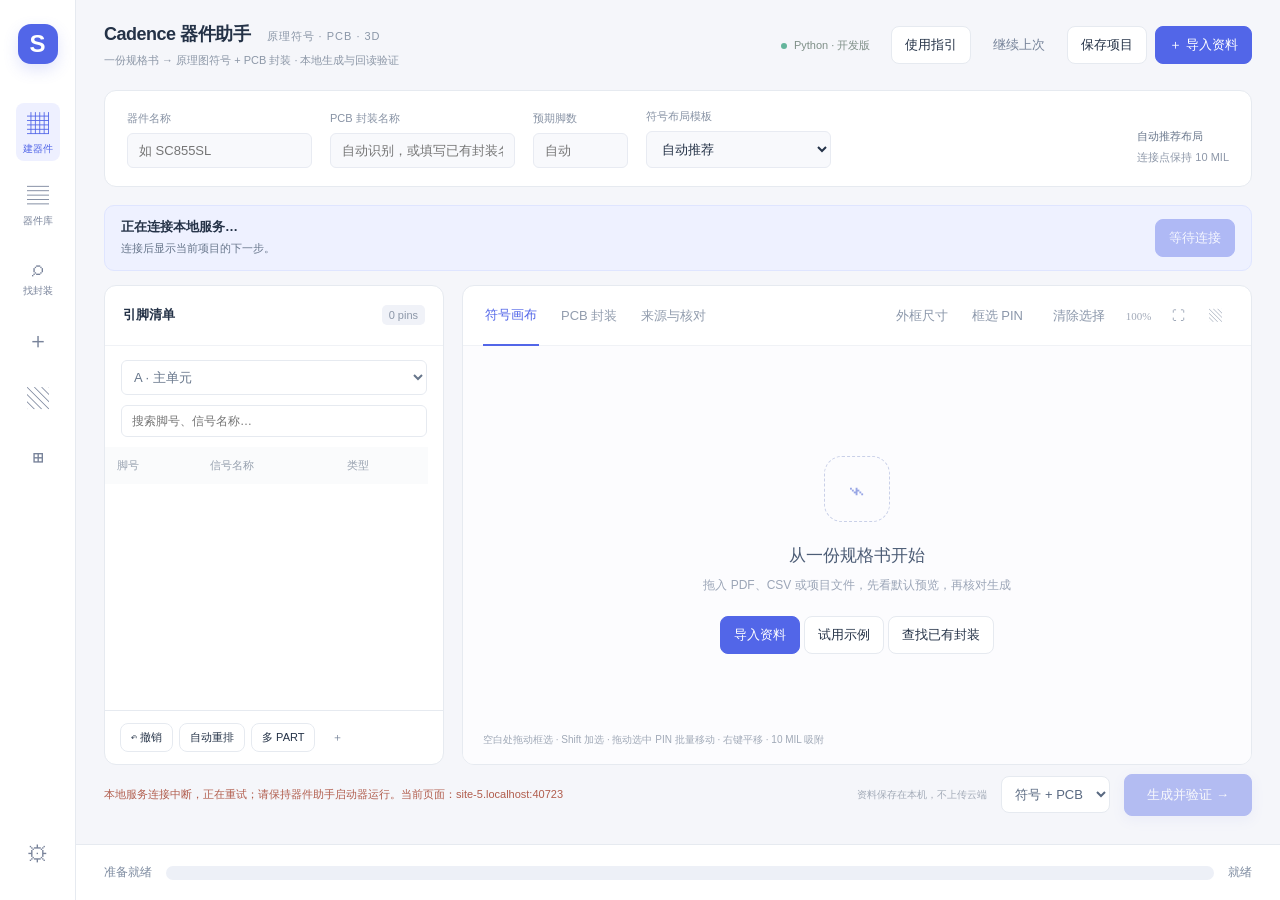
==== commit c62d3944: "feat: archive datasheets and improve MOSFET library previews" ====
--- a/orcad-assistant/web/index.html
+++ b/orcad-assistant/web/index.html
@@ -29,7 +29,7 @@
 <section id="catalog" class="catalog"></section><section class="parameters"><div class="field"><label>器件名称</label><input id="device" placeholder="如 SC855SL" onchange="metadata()"></div><div class="field"><label>PCB 封装名称</label><input id="footprint" placeholder="自动识别，或填写已有封装名" onchange="metadata()"></div><div class="field small"><label>预期脚数</label><input id="expected" type="number" min="1" placeholder="自动" onchange="metadata()"></div><div class="field"><label>符号布局模板</label><select id="profile" onchange="metadata(true)"><option value="auto">自动推荐</option><option value="sensor">图像传感器</option><option value="power">电源管理</option><option value="generic">通用 IC</option><option value="simple">按脚号排列</option><option value="connector">连接器 · 奇左偶右</option></select></div><div class="rule" id="layout-rule"><strong>自动推荐布局</strong><br>连接点保持 10 MIL</div></section>
 <section class="workflow-guide" id="workflow-guide" aria-label="下一步操作"><div class="workflow-copy"><strong id="workflow-title">正在连接本地服务…</strong><span id="workflow-detail">连接后显示当前项目的下一步。</span></div><button class="primary" id="workflow-next" onclick="workflowNext()" disabled>等待连接</button></section><section class="workspace"><aside class="panel"><div class="panel-head"><h2>引脚清单</h2><span class="badge" id="count">0 pins</span></div><div class="filters"><select id="part" onchange="activePart=this.value;fit();render()"><option>A · 主单元</option></select></div><input class="search" id="search" placeholder="搜索脚号、信号名称…" oninput="renderTable()"><div class="table-wrap"><table><thead><tr><th>脚号</th><th>信号名称</th><th>类型</th></tr></thead><tbody id="pins"></tbody></table></div><div class="list-bottom"><button onclick="act({action:'undo'})">↶ 撤销</button><button onclick="act({action:'relayout'})">自动重排</button><button onclick="partsDialog()">多 PART</button><button class="quiet" title="新建项目" onclick="newProject()">＋</button></div></aside>
 <div class="panel"><div class="canvas-head"><button class="tab selected" id="canvas-tab" onclick="tab(false)">符号画布</button><button class="tab" id="pcb-tab" onclick="pcbTab()">PCB 封装</button><button class="tab" id="review-tab" onclick="tab(true)">来源与核对 <span id="issue-count"></span></button><div class="canvas-tools"><button title="输入外框宽高（10 MIL 格点）" onclick="symbolFrameDialog()">外框尺寸</button><button id="symbol-select-tool" title="框选多个 PIN；空白处也可直接框选" onclick="marqueeMode=!marqueeMode;this.classList.toggle('primary',marqueeMode)">框选 PIN</button><span id="pin-selection-count" style="font-size:11px;color:#5266e8"></span><button title="清除框选（Esc）" onclick="selectedPins.clear();draw()">清除选择</button><span class="zoom-label" id="zoom">100%</span><button title="适应窗口" onclick="fit();draw()">⛶</button><button title="参考截图调整" onclick="pick('reference')">▧</button></div></div><div class="stage" id="stage"><svg id="svg" xmlns="http://www.w3.org/2000/svg"></svg><div class="empty" id="empty"><div class="empty-icon">⌁</div><h2>从一份规格书开始</h2><p>拖入 PDF、CSV 或项目文件，先看默认预览，再核对生成</p><div><button class="primary" onclick="pick('import')">导入资料</button> <button onclick="act({action:'demo'})">试用示例</button> <button onclick="historyPage()">查找已有封装</button></div></div><div class="hint">空白处拖动框选 · Shift 加选 · 拖动选中 PIN 批量移动 · 右键平移 · 10 MIL 吸附</div></div><div class="review" id="review"></div><div class="pcb" id="pcb"></div></div></section><footer class="footer"><div class="status" id="status">准备就绪 · 导入资料或打开示例</div><div class="footer-right"><span class="footnote" id="source-name">资料保存在本机，不上传云端</span><select id="build-mode" aria-label="生成内容" title="生成内容" onchange="renderWorkflow()"><option value="build-all">符号 + PCB</option><option value="build">仅符号 OLB</option></select><button id="download" style="display:none" onclick="downloadResult()">下载结果</button><button class="primary build" id="build" onclick="requestBuild()" disabled>生成并验证 →</button></div></footer></main></div><div id="task-progress" class="task-progress" role="progressbar" aria-label="任务进度" aria-valuemin="0" aria-valuemax="100" aria-valuenow="0"><span id="task-progress-label" class="task-progress-label">准备就绪</span><div class="task-progress-track"><div id="task-progress-bar" class="task-progress-bar"></div></div><span id="task-progress-value">就绪</span></div><input type="file" id="file" hidden><dialog id="dialog"></dialog><div class="toast" id="toast"></div>
-<script src="/pcb-preview.js"></script><script src="/library.js"></script><script src="/model3d.js"></script><script src="/history.js"></script>
+<script src="/pcb-preview.js"></script><script src="/library.js"></script><script src="/model3d.js"></script><script src="/history.js"></script><script src="/datasheets.js"></script>
 <script>
 // Embedded into index.html by the local improvement script; no network dependency.
 function nextWorkflowStep(s, mode, dirty=false){
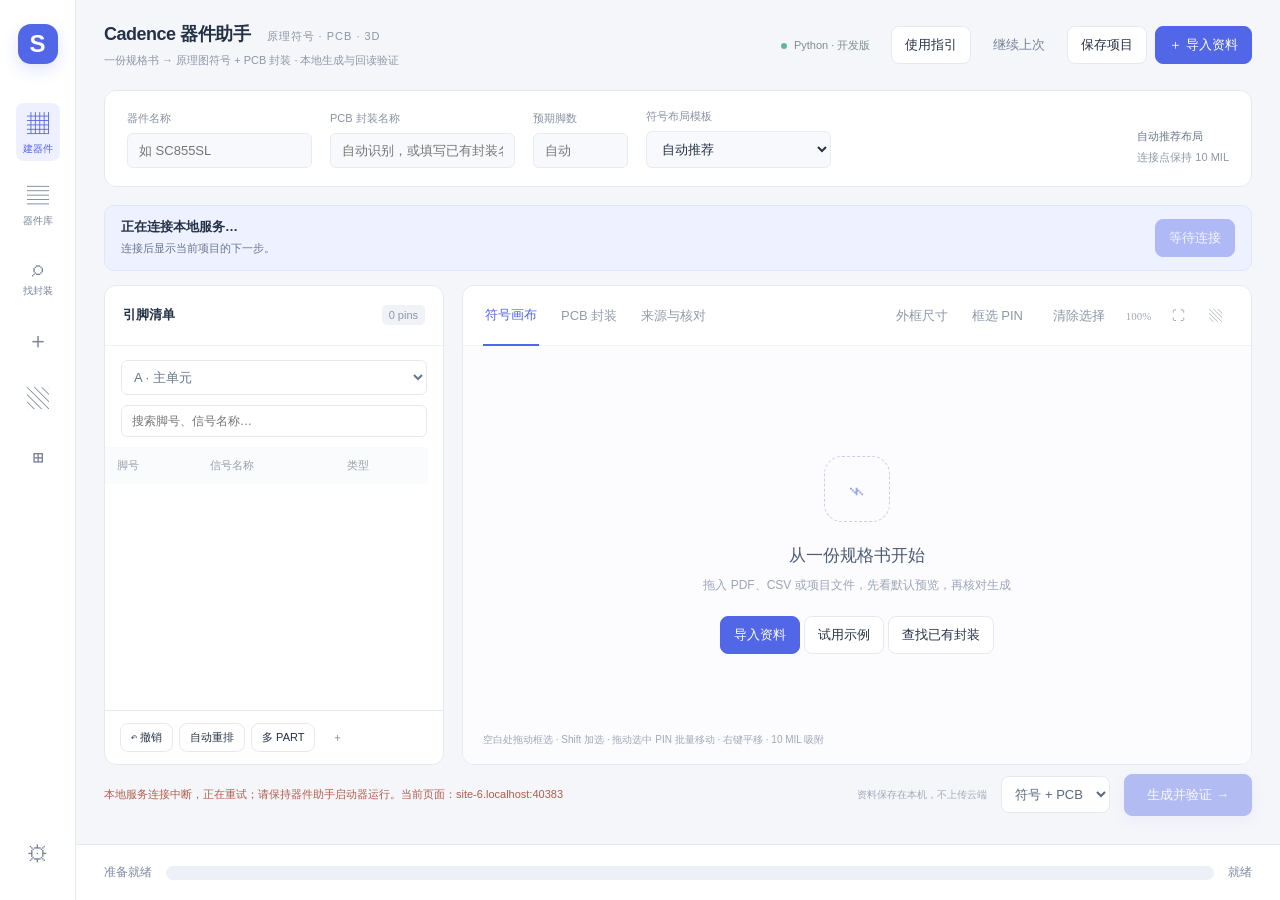
==== commit 96454d22: "fix: preserve library history and prefer complete component versions" ====
--- a/orcad-assistant/web/index.html
+++ b/orcad-assistant/web/index.html
@@ -62,10 +62,13 @@
 }
 function usageGuide(){
  dialog(`<h2>从资料到可用器件库</h2><p>导入资料 → 核对少量疑点 → 预览调整 → 生成并验证 → 下载／收录。</p>
- <div class="usage-card"><strong>当前支持到哪里？</strong><p>原理符号支持引脚编辑、10 MIL 吸附、框选批量移动及多 PART。Web PCB 生成支持 CSP／BGA，以及已适配 TPS543620 RPY0014A 的异形 QFN；你确认的 0402 电阻仍是独立样板，尚未接入此生成入口。简化 STEP 适用于已配置尺寸的 CSP／BGA。</p></div>
+ <div class="usage-card"><strong>当前支持哪些器件？</strong><p>原理符号支持 10 MIL 吸附、单个／框选引脚移动和多 PART。CSP／BGA 支持已适配的图像传感器尺寸与 3D 细节；异形 QFN 已适配 TPS543620，贴片连接器已适配 SHOUHAN 12502-12P。</p><p>器件库还可预览、下载已核对的 MOSFET（AON7544 台舟版、NTMFS5C430NL）和 DIP 通孔双排排母 LAIL 2×20／2.54 mm 的原理、PCB、3D 三件套。它们是按匹配规格书核对的样例，不表示任意 MOSFET、单／双排连接器 PDF 都能全自动解析。0402 电阻目前仍是独立参考样板。</p></div>
+ <div class="usage-card"><strong>做过的器件怎样积累？</strong><p>生成验证后收录到器件库；历史样例可到“找封装”检索，在详情点击“收录到器件库”，复制 OLB、PCB、STEP 及模型预览到持久库。原文件保留，历史收录不会自动变成生产验收通过。</p><p>默认“优先完整版本（去重）”优先显示 OLB、PCB、3D 齐全的版本；旧版本在“全部版本”查看。程序更新保留本机 workspace 数据目录，备份或换电脑时请一并复制该目录。</p></div>
+ <div class="usage-card"><strong>规格书在哪里？</strong><p>器件详情向下滚动到“规格书”，可打开归档 PDF 或补充上传；按厂家和型号区分。已有来源可点“补齐已有规格书”，缺失的显示待补，不借用相似型号。</p></div>
+ <div class="usage-card"><strong>做好的器件怎样积累？</strong><p>“器件库”按分类长期保存库文件和规格书。默认优先显示原理符号、PCB、3D 齐全的最新版本，旧版本可在“全部版本”查看。DIP 排母在“连接器 / DIP”分类中，搜索 LAIL 或 2X20 即可。</p><p>以前只保存在验证目录的样例，可从“历史封装检索”选中，点击“收录到器件库”。文件会复制入库，原历史目录移动后仍可预览、下载。历史收录保留原验收范围，不代表自动通过目标工程验收。</p></div>
  <div class="usage-card"><strong>只需要原理符号</strong><p>在底部“生成内容”选择“仅符号 OLB”，无需填写 CSP／BGA 参数。原生生成需先设置本机 Cadence 环境。</p></div>
  <div class="usage-card"><strong>尺寸从哪里来？</strong><p>优先核对对应型号规格书的推荐焊盘；机械尺寸、铜、阻焊和锡膏分别处理。默认工艺值是参考值。英制 0402 通常对应公制 1005（本体约 1.0 × 0.5 mm），不能与公制 0402 混用，也不能等比放大为其他尺寸。</p></div>
- <div class="usage-card"><strong>下载后怎么用？</strong><p>Capture 添加 OLB。Allegro 的 psmpath 指向 PSM 文件夹，padpath 指向 PAD 文件夹。器件库详情可复制这些路径；可编辑源文件 DRA 按需下载。STEP 用于三维核对，尚需在 Allegro 中关联。</p></div>
+ <div class="usage-card"><strong>下载后怎么用？</strong><p>Capture 添加 OLB。Allegro 的 psmpath 指向 PSM 文件夹，padpath 指向 PAD 文件夹。器件库详情可复制这些路径；异形焊盘的 SSM 与 PSM 一起保留；可编辑源文件 DRA 按需下载。STEP 用于三维核对，尚需在 Allegro 中关联。</p></div>
  <details><summary>本轮参考资料与采用边界</summary><p><a href="https://klc.kicad.org/" target="_blank" rel="noopener noreferrer">KiCad 官方库规范</a>：借鉴按功能分类、规格书优先和自动检查。其网格、图层和数值约定不直接替代 Cadence 规则。<br><a href="https://www.vishay.com/docs/60119/landpatterns.pdf" target="_blank" rel="noopener noreferrer">Vishay 60119 焊盘参考</a>：适用于文中列出的薄膜电阻系列，不能当作所有 0402 的统一模板。</p></details>
  <div class="actions"><button onclick="closeDialog();environmentDialog()">本机环境</button><button class="primary" onclick="closeDialog()">知道了</button></div>`);
  $('dialog').classList.add('usage-dialog');
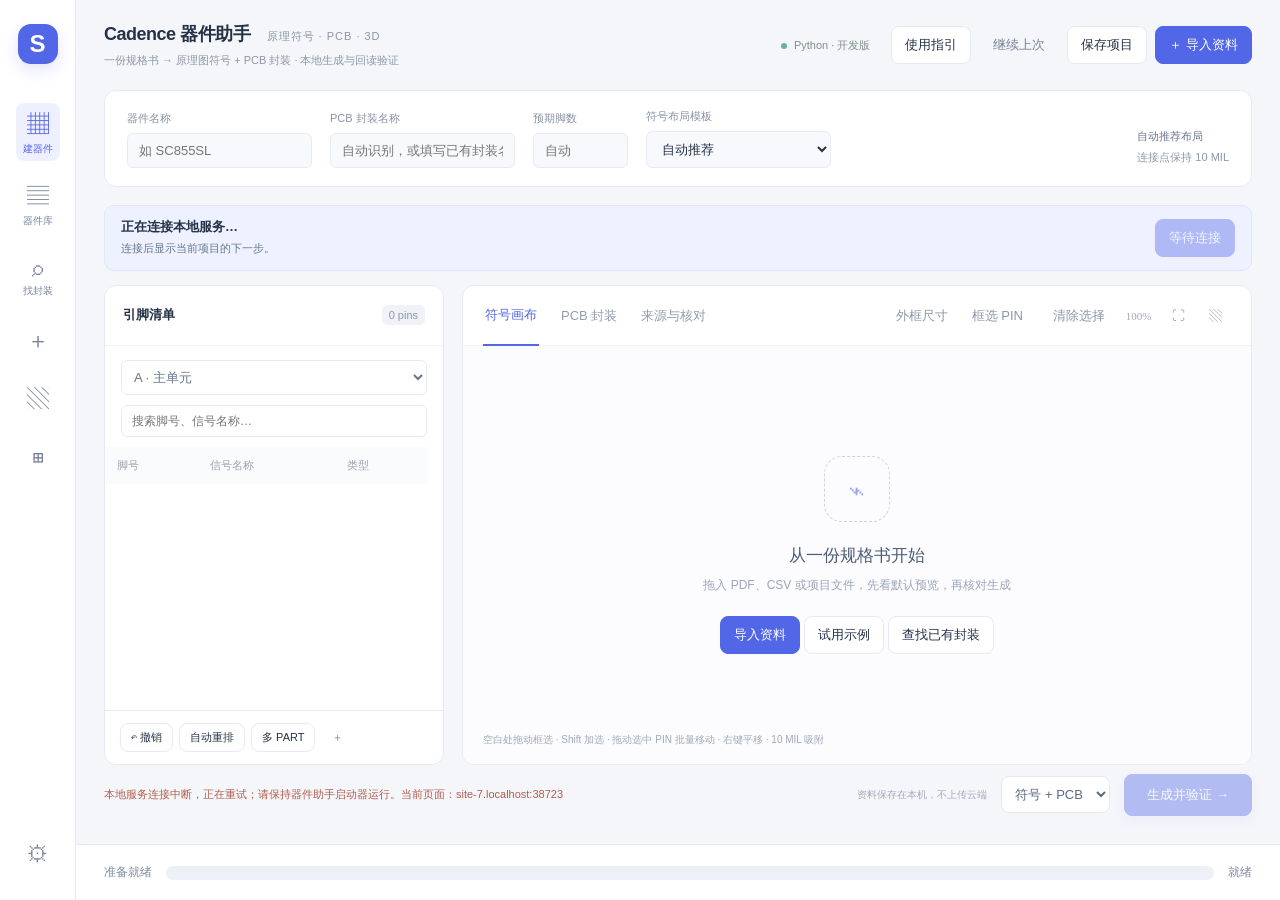
==== commit 3aa7e8fb: "feat: add reviewed SMD recipes and compact RC symbols" ====
--- a/orcad-assistant/web/index.html
+++ b/orcad-assistant/web/index.html
@@ -62,7 +62,7 @@
 }
 function usageGuide(){
  dialog(`<h2>从资料到可用器件库</h2><p>导入资料 → 核对少量疑点 → 预览调整 → 生成并验证 → 下载／收录。</p>
- <div class="usage-card"><strong>当前支持哪些器件？</strong><p>原理符号支持 10 MIL 吸附、单个／框选引脚移动和多 PART。CSP／BGA 支持已适配的图像传感器尺寸与 3D 细节；异形 QFN 已适配 TPS543620，贴片连接器已适配 SHOUHAN 12502-12P。</p><p>器件库还可预览、下载已核对的 MOSFET（AON7544 台舟版、NTMFS5C430NL）和 DIP 通孔双排排母 LAIL 2×20／2.54 mm 的原理、PCB、3D 三件套。它们是按匹配规格书核对的样例，不表示任意 MOSFET、单／双排连接器 PDF 都能全自动解析。0402 电阻目前仍是独立参考样板。</p></div>
+ <div class="usage-card"><strong>当前支持哪些器件？</strong><p>原理符号支持 10 MIL 吸附、单个／框选引脚移动和多 PART。CSP／BGA 支持已适配的图像传感器尺寸与 3D 细节；异形 QFN 已适配 TPS543620，贴片连接器已适配 SHOUHAN 12502-12P。</p><p>器件库还可预览、下载已核对的 MOSFET（AON7544 台舟版、NTMFS5C430NL）和 DIP 通孔双排排母 LAIL 2×20／2.54 mm 的原理、PCB、3D 三件套。它们是按匹配规格书核对的样例，不表示任意 MOSFET、单／双排连接器 PDF 都能全自动解析。常用贴片库已补首批 22 套：电阻 0402／0603／0805／1206／1210／2010／2512，电容 0402／0603／0805／1206／1210／1808／1812，Bourns SRN2012T／2512／3015／4018 电感，以及 SOD123／SOD523／SMA 系列二极管。每条含原理、PCB、3D与原厂规格书；电阻／电容是指定系列尺寸模板，阻值／容值及具体料号高度需选型确认。原公司 0402 参考样板单独保留。</p></div>
  <div class="usage-card"><strong>做过的器件怎样积累？</strong><p>生成验证后收录到器件库；历史样例可到“找封装”检索，在详情点击“收录到器件库”，复制 OLB、PCB、STEP 及模型预览到持久库。原文件保留，历史收录不会自动变成生产验收通过。</p><p>默认“优先完整版本（去重）”优先显示 OLB、PCB、3D 齐全的版本；旧版本在“全部版本”查看。程序更新保留本机 workspace 数据目录，备份或换电脑时请一并复制该目录。</p></div>
  <div class="usage-card"><strong>规格书在哪里？</strong><p>器件详情向下滚动到“规格书”，可打开归档 PDF 或补充上传；按厂家和型号区分。已有来源可点“补齐已有规格书”，缺失的显示待补，不借用相似型号。</p></div>
  <div class="usage-card"><strong>做好的器件怎样积累？</strong><p>“器件库”按分类长期保存库文件和规格书。默认优先显示原理符号、PCB、3D 齐全的最新版本，旧版本可在“全部版本”查看。DIP 排母在“连接器 / DIP”分类中，搜索 LAIL 或 2X20 即可。</p><p>以前只保存在验证目录的样例，可从“历史封装检索”选中，点击“收录到器件库”。文件会复制入库，原历史目录移动后仍可预览、下载。历史收录保留原验收范围，不代表自动通过目标工程验收。</p></div>
@@ -85,7 +85,7 @@
 function renderIssues(){$('review').innerHTML=state.issues.length?state.issues.map((i,n)=>`<div class="issue-card">${esc(i.text)}<br><button data-issue="${n}">${i.blocking?'编辑修正':'已核对，确认此项'}</button></div>`).join(''):'<div class="empty-icon">✓</div><h3>符号引脚检查通过</h3><p>仅符号 OLB 可直接生成；联合生成还需在“PCB 封装”页确认尺寸、方向和工艺参数。</p><button onclick="pcbTab()">查看 PCB 参数</button>';if(state.project.generated)$('review').innerHTML+=`<div class="issue-card">${state.project.generated.warning?esc(state.project.generated.warning):state.project.generated.report?.pcb?'符号 + PCB 已生成并通过毫米物理尺寸回读验证':'OLB 已生成并通过回读验证'}<div class="source">${esc(state.project.generated.olb)}</div></div>`;$('review').querySelectorAll('[data-issue]').forEach(b=>b.onclick=()=>{let i=state.issues[+b.dataset.issue];i.blocking?i.pin?editDialog(i.pin):toast(i.text):act({action:'confirm',key:i.key})})}
 function tab(review){$('pcb').style.display='none';$('pcb-tab').classList.remove('selected');$('review').style.display=review?'block':'none';$('stage').style.display=review?'none':'block';$('canvas-tab').classList.toggle('selected',!review);$('review-tab').classList.toggle('selected',review);if(!review)draw()}
 function fit(){zoom=1;pcbZoom=1;pcbPan={x:0,y:0};pan={x:0,y:0};if($('pcb').style.display==='block')drawPCB()}
-function draw(override=null,fixedView=null){let s=override||state?.sections.find(s=>s.part===activePart);$('empty').style.display=state?.project.pins.length?'none':'flex';$('zoom').textContent=Math.round(zoom*100)+'%';if(!s){$('svg').innerHTML='';view=null;if(state?.preview_error){$('empty').style.display='flex';$('empty').innerHTML=`<h2>布局需要修正</h2><p>${esc(state.preview_error)}</p>`}return}selectedPins=new Set([...selectedPins].filter(id=>s.pins.some(p=>p[0]===id)));$('pin-selection-count').textContent=selectedPins.size?`已选 ${selectedPins.size} PIN`:'';let w=$('stage').clientWidth,h=$('stage').clientHeight;if(!w||!h)return;let scale=Math.min(w/(s.width+100),h/(s.height+100))*zoom,ox=w/2-s.width*scale/2+pan.x,oy=h/2-s.height*scale/2+pan.y;if(fixedView){scale=fixedView.scale;ox=fixedView.ox;oy=fixedView.oy}view={s,scale,ox,oy};let lines=`<defs><pattern id="symbol-grid" width="10" height="10" patternUnits="userSpaceOnUse"><circle cx="0" cy="0" r=".6" fill="#cbd4e6"/></pattern></defs><g transform="translate(${ox},${oy}) scale(${scale})"><rect x="-40" y="-40" width="${s.width+80}" height="${s.height+80}" fill="url(#symbol-grid)"/><rect width="${s.width}" height="${s.height}" fill="white" stroke="#b5bfd2" stroke-width="1.2"/>`;for(let [id,name,type,x,y,hx,hy] of s.pins){let vertical=x===hx,tx=x===0?x+7:x===s.width?x-7:x,ty=y===0?y+8:y===s.height?y-8:y+2;let anchor=x===s.width||y===0?'end':'start';let nx=vertical?x-3:(x+hx)/2,ny=vertical?(y+hy)/2:y-4;lines+=`<g data-pin="${esc(id)}" style="cursor:grab"><circle cx="${hx}" cy="${hy}" r="${selectedPins.has(id)?3:1.5}" fill="${selectedPins.has(id)?'#e18b32':'#6479d8'}"/><line x1="${x}" y1="${y}" x2="${hx}" y2="${hy}" stroke="transparent" stroke-width="12"/><line x1="${x}" y1="${y}" x2="${hx}" y2="${hy}" stroke="${selectedPins.has(id)?'#e18b32':'#6479d8'}" stroke-width="${selectedPins.has(id)?2.8:1.3}"/><text x="${tx}" y="${ty}" ${vertical?`transform="rotate(-90 ${tx} ${ty})"`:''} text-anchor="${anchor}" font-size="7" fill="#52637c" font-family="Consolas,monospace">${esc(name)}</text><text x="${nx}" y="${ny}" ${vertical?`transform="rotate(-90 ${nx} ${ny})"`:''} font-size="6" text-anchor="middle" fill="#93a0b4" font-family="Consolas,monospace">${esc(id)}</text></g>`}lines+=`<rect data-resize="true" x="${s.width-4}" y="${s.height-4}" width="8" height="8" rx="1" fill="#5266e8" style="cursor:nwse-resize"><title>拖动调整外框，10 MIL 吸附</title></rect><text x="${s.width/2}" y="${s.height/2-5}" text-anchor="middle" font-size="12" font-family="Consolas,monospace" font-weight="bold" fill="#43516b">${esc(state.project.device||'DEVICE')}</text><text x="${s.width/2}" y="${s.height/2+13}" text-anchor="middle" font-size="7" fill="#9ca7ba">${s.pins.length} pins · PART ${esc(activePart)} · 10 MIL</text></g>`;$('svg').innerHTML=lines}
+function draw(override=null,fixedView=null){let s=override||state?.sections.find(s=>s.part===activePart);$('empty').style.display=state?.project.pins.length?'none':'flex';$('zoom').textContent=Math.round(zoom*100)+'%';if(!s){$('svg').innerHTML='';view=null;if(state?.preview_error){$('empty').style.display='flex';$('empty').innerHTML=`<h2>布局需要修正</h2><p>${esc(state.preview_error)}</p>`}return}selectedPins=new Set([...selectedPins].filter(id=>s.pins.some(p=>p[0]===id)));$('pin-selection-count').textContent=selectedPins.size?`已选 ${selectedPins.size} PIN`:'';let w=$('stage').clientWidth,h=$('stage').clientHeight;if(!w||!h)return;let scale=Math.min(w/(s.width+100),h/(s.height+100))*zoom,ox=w/2-s.width*scale/2+pan.x,oy=h/2-s.height*scale/2+pan.y;if(fixedView){scale=fixedView.scale;ox=fixedView.ox;oy=fixedView.oy}view={s,scale,ox,oy};const graphic=state.project.symbol_graphics;let lines=`<defs><pattern id="symbol-grid" width="10" height="10" patternUnits="userSpaceOnUse"><circle cx="0" cy="0" r=".6" fill="#cbd4e6"/></pattern></defs><g transform="translate(${ox},${oy}) scale(${scale})"><rect x="-40" y="-40" width="${s.width+80}" height="${s.height+80}" fill="url(#symbol-grid)"/>${graphic?graphic.segments.map(([x,y,a,b])=>`<line x1="${x}" y1="${y}" x2="${a}" y2="${b}" stroke="#43516b" stroke-width="1.5"/>`).join(''):`<rect width="${s.width}" height="${s.height}" fill="white" stroke="#b5bfd2" stroke-width="1.2"/>`}`;if(graphic?.texts)lines+=graphic.texts.map(t=>`<text data-package-size="true" x="${t.x}" y="${t.y}" dominant-baseline="central" text-anchor="middle" font-family="Arial,sans-serif" font-size="${t.height}" fill="#43516b">${esc(t.text)}</text>`).join('');for(let [id,name,type,x,y,hx,hy] of s.pins){let vertical=x===hx,tx=x===0?x+7:x===s.width?x-7:x,ty=y===0?y+8:y===s.height?y-8:y+2;let anchor=x===s.width||y===0?'end':'start';let nx=vertical?x-3:(x+hx)/2,ny=vertical?(y+hy)/2:y-4;lines+=`<g data-pin="${esc(id)}" style="cursor:grab"><circle cx="${hx}" cy="${hy}" r="${selectedPins.has(id)?3:1.5}" fill="${selectedPins.has(id)?'#e18b32':'#6479d8'}"/><line x1="${x}" y1="${y}" x2="${hx}" y2="${hy}" stroke="transparent" stroke-width="12"/><line x1="${x}" y1="${y}" x2="${hx}" y2="${hy}" stroke="${selectedPins.has(id)?'#e18b32':'#6479d8'}" stroke-width="${selectedPins.has(id)?2.8:1.3}"/>${graphic?.pin_names_visible===false?'':`<text data-pin-name="true" x="${tx}" y="${ty}" ${vertical?`transform="rotate(-90 ${tx} ${ty})"`:''} text-anchor="${anchor}" font-size="7" fill="#52637c" font-family="Consolas,monospace">${esc(name)}</text>`}<text x="${nx}" y="${ny}" ${vertical?`transform="rotate(-90 ${nx} ${ny})"`:''} font-size="6" text-anchor="middle" fill="#93a0b4" font-family="Consolas,monospace">${esc(id)}</text></g>`}lines+=`<rect data-resize="true" x="${s.width-4}" y="${s.height-4}" width="8" height="8" rx="1" fill="#5266e8" style="cursor:nwse-resize"><title>拖动调整外框，10 MIL 吸附</title></rect><text x="${s.width/2}" y="${graphic?-45:s.height/2-5}" text-anchor="middle" font-size="12" font-family="Consolas,monospace" font-weight="bold" fill="#43516b">${esc(state.project.device||'DEVICE')}</text><text x="${s.width/2}" y="${graphic?-27:s.height/2+13}" text-anchor="middle" font-size="7" fill="#9ca7ba">${s.pins.length} pins · PART ${esc(activePart)} · 10 MIL</text></g>`;$('svg').innerHTML=lines}
 $('stage').addEventListener('wheel',e=>{e.preventDefault();if(!view)return;let r=$('stage').getBoundingClientRect(),x=e.clientX-r.left-r.width/2,y=e.clientY-r.top-r.height/2,old=zoom;zoom=Math.max(.4,Math.min(10,zoom*(e.deltaY<0?1.15:1/1.15)));let k=zoom/old;pan={x:x-(x-pan.x)*k,y:y-(y-pan.y)*k};draw()},{passive:false});
 const snapMIL=v=>Math.floor(v/10+.5)*10;
 function symbolPointer(e){let r=$('stage').getBoundingClientRect();return {x:(e.clientX-r.left-view.ox)/view.scale,y:(e.clientY-r.top-view.oy)/view.scale}}
